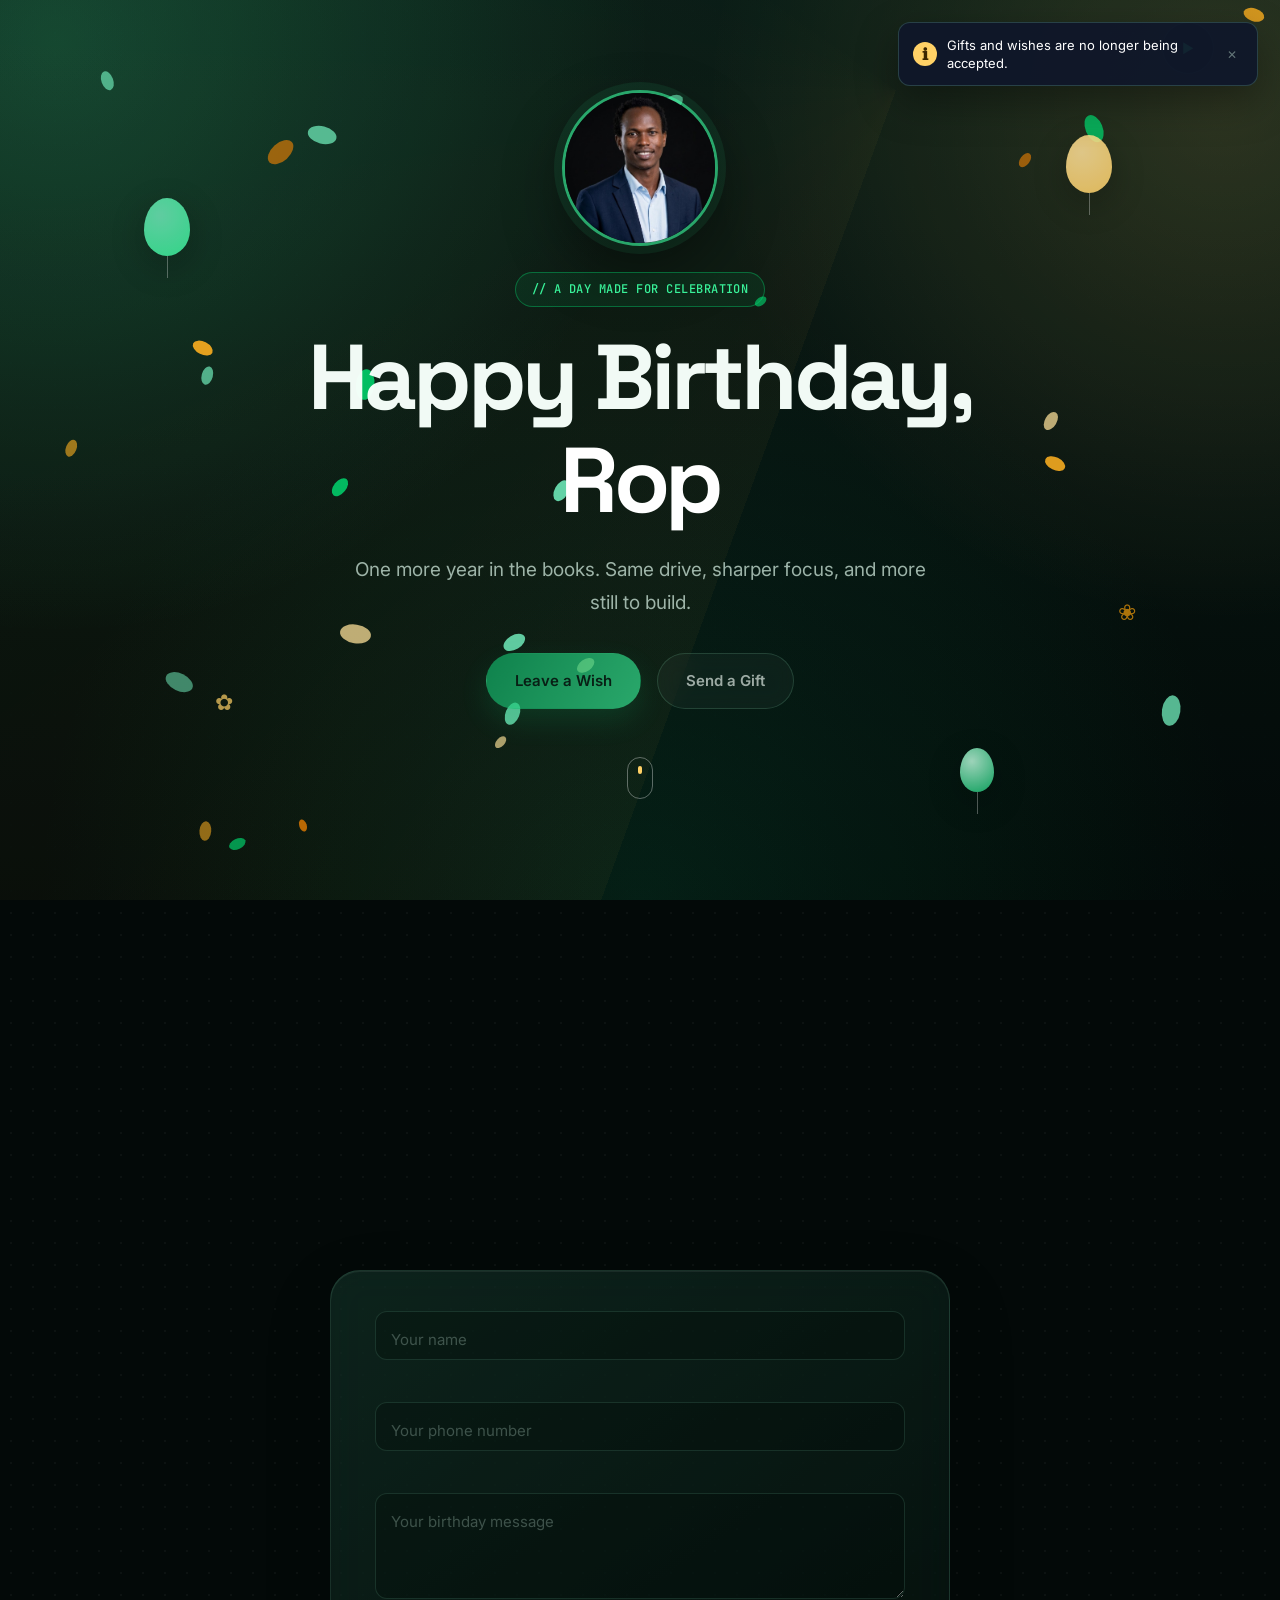
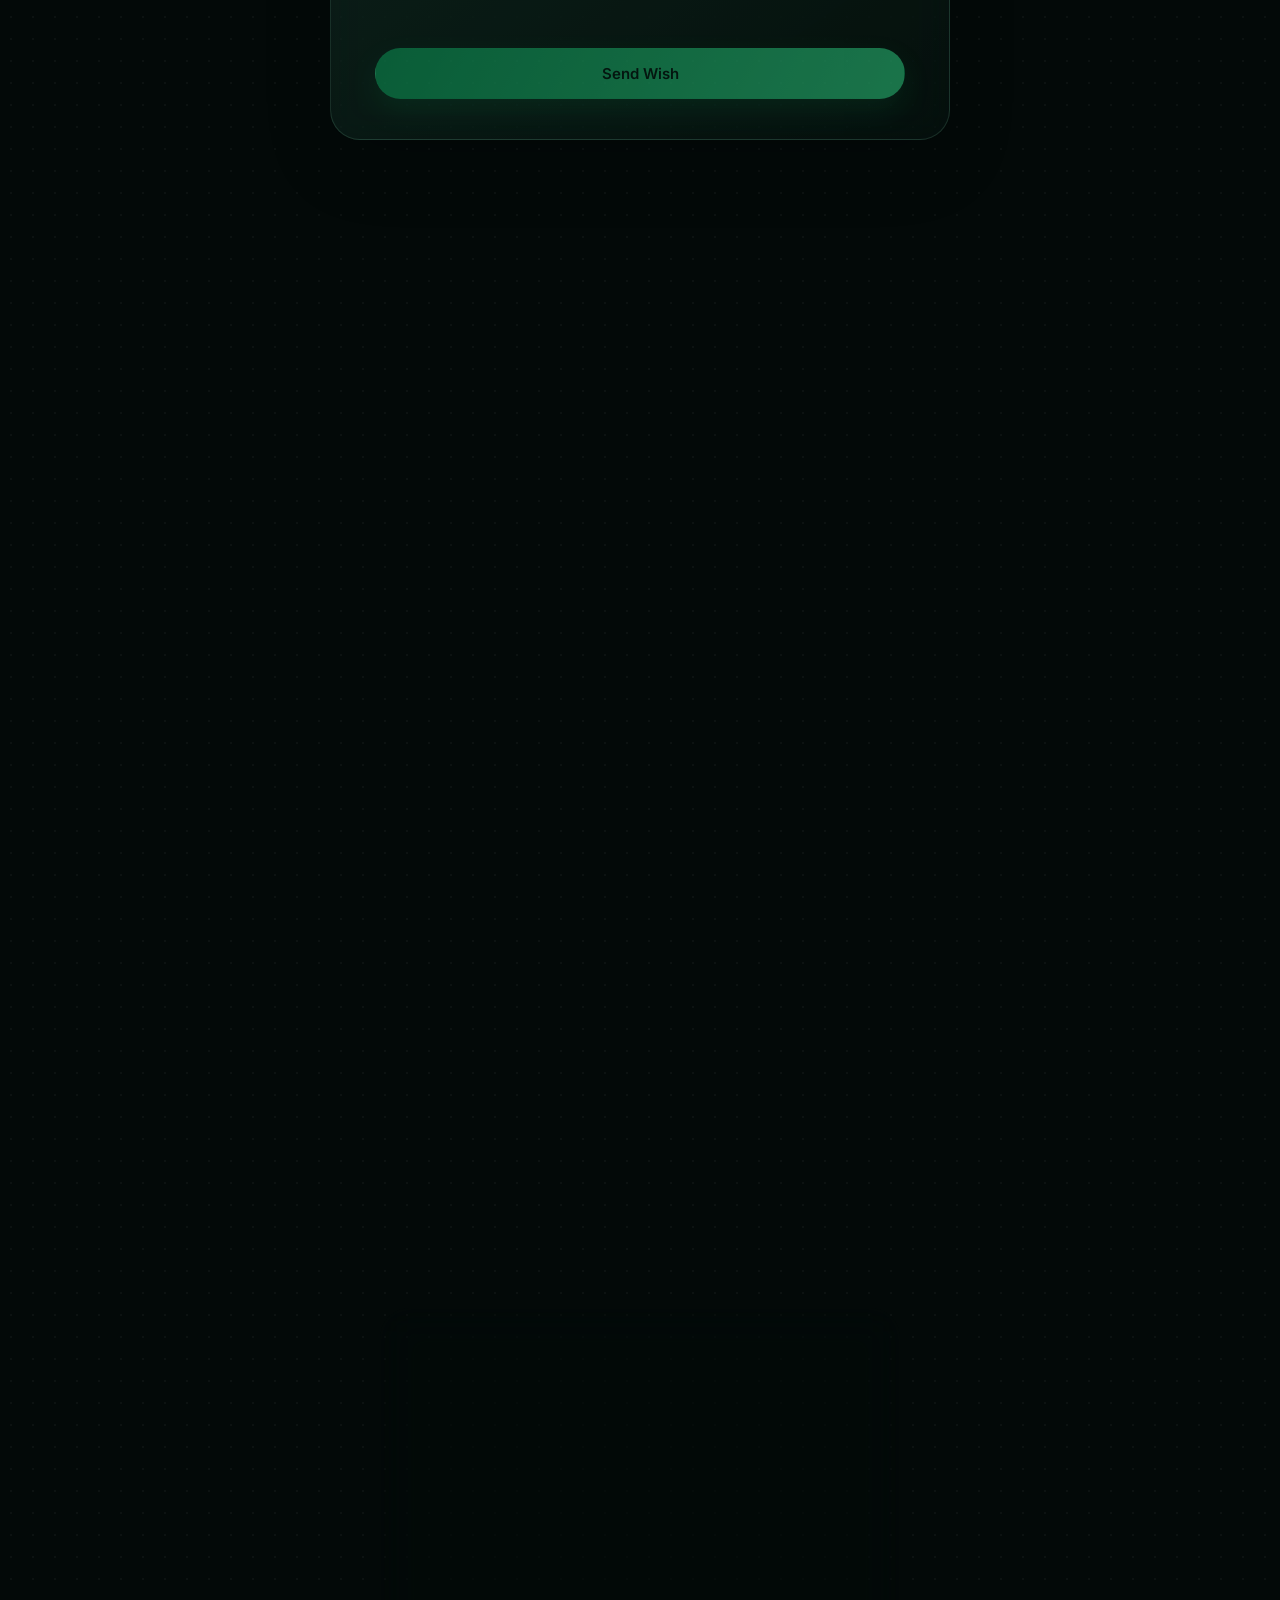
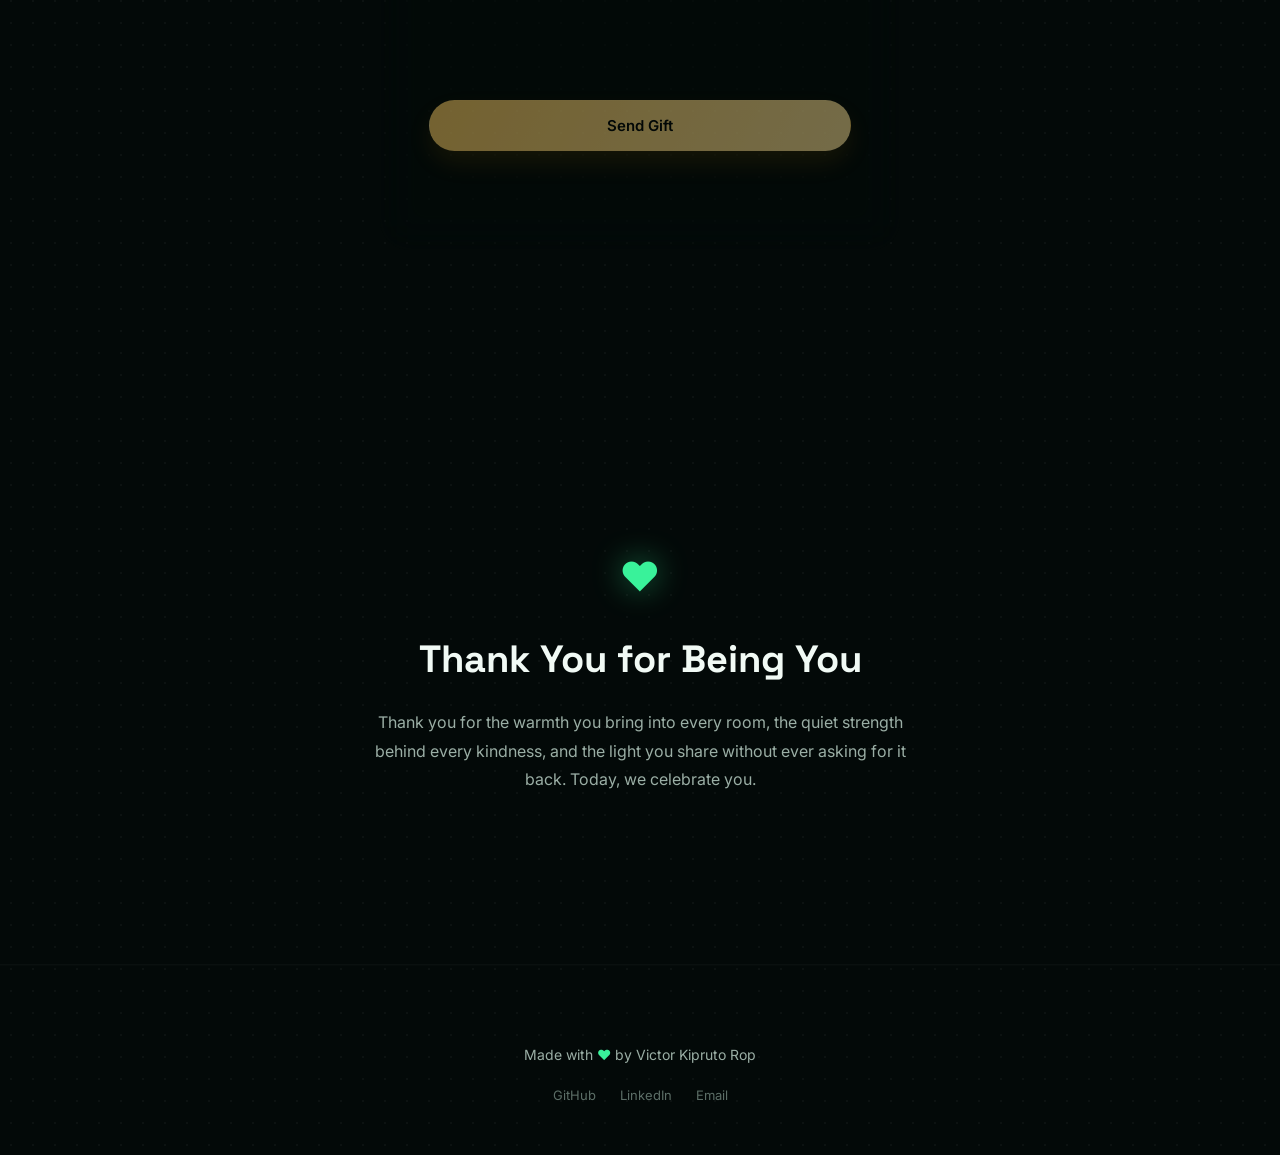
==== index.html @ 40a3f9cd "Use punctuation without dashes in user messages Replace em dash punctuation in page metadata, 404 co" ====
<!DOCTYPE html>
<html lang="en">
<head>
<meta charset="UTF-8" />
<meta name="viewport" content="width=device-width, initial-scale=1.0, viewport-fit=cover" />
<title>A Celebration, Just for You</title>
<meta name="description" content="A luxurious digital birthday celebration. Send a wish, send a gift, and celebrate together." />
<meta name="theme-color" content="#0A0A0E" />

<!-- Favicons -->
<link rel="icon" href="favicon.svg" type="image/svg+xml">
<link rel="icon" href="favicon.ico" sizes="any">
<link rel="apple-touch-icon" href="apple-touch-icon.png">
<link rel="manifest" href="site.webmanifest">

<!-- Open Graph / social preview -->
<meta property="og:type" content="website">
<meta property="og:title" content="Happy Birthday, Rop. A Celebration, Just for You">
<meta property="og:description" content="Leave a birthday wish, send a gift via M-Pesa, and celebrate together.">
<meta property="og:image" content="og-image.png">
<meta property="og:image:width" content="1200">
<meta property="og:image:height" content="630">
<meta name="twitter:card" content="summary_large_image">
<meta name="twitter:title" content="Happy Birthday, Rop. A Celebration, Just for You">
<meta name="twitter:description" content="Leave a birthday wish, send a gift via M-Pesa, and celebrate together.">
<meta name="twitter:image" content="og-image.png">

<link rel="preconnect" href="https://fonts.googleapis.com">
<link rel="preconnect" href="https://fonts.gstatic.com" crossorigin>
<link href="https://fonts.googleapis.com/css2?family=Space+Grotesk:wght@400;500;600;700&family=Inter:wght@300;400;500;600;700&family=JetBrains+Mono:wght@400;500;600&display=swap" rel="stylesheet">

<link rel="stylesheet" href="style.css" />
</head>
<body>

<!-- ================= LOADER ================= -->
<div id="loader" class="loader" role="status" aria-live="polite">
  <div class="loader-inner">
    <div class="loader-logo">
      <span class="loader-logo-ring"></span>
      <span class="loader-logo-glyph">✦</span>
    </div>
    <p class="loader-message">Preparing something beautiful<span class="loader-dots"><span>.</span><span>.</span><span>.</span></span></p>
    <div class="loader-bar"><div class="loader-bar-fill" id="loaderBarFill"></div></div>
  </div>
</div>

<!-- ================= BACKGROUND LAYERS ================= -->
<div class="bg-scene" aria-hidden="true">
  <div class="bg-gradient"></div>
  <div class="bg-rays"></div>
  <canvas id="petalsCanvas" class="petals-canvas"></canvas>
  <div id="sparkles" class="sparkles-layer"></div>
  <div id="hearts" class="hearts-layer"></div>
</div>

<!-- ================= MUSIC PLAYER ================= -->
<div class="music-player" id="musicPlayer" aria-label="Background music controls">
  <button class="music-toggle" id="musicToggle" aria-pressed="false" aria-label="Play birthday music">
    <span class="music-icon music-icon-play">▶</span>
    <span class="music-icon music-icon-pause">❚❚</span>
    <span class="music-ring"></span>
  </button>
  <div class="music-panel" id="musicPanel">
    <span class="music-label">Tap to play celebration music</span>
    <input type="range" id="volumeSlider" class="volume-slider" min="0" max="100" value="55" aria-label="Volume">
  </div>
  <audio id="bgMusic" loop preload="metadata">
    <source src="audio/happy-birthday.mp3" type="audio/mpeg">
  </audio>
</div>

<!-- ================= NAV / SCROLL PROGRESS ================= -->
<div class="scroll-progress" id="scrollProgress" aria-hidden="true"></div>

<main id="main">

  <!-- ================= HERO ================= -->
  <section class="hero" id="hero">
    <div class="hero-decor" aria-hidden="true">
      <span class="balloon balloon-1"></span>
      <span class="balloon balloon-2"></span>
      <span class="balloon balloon-3"></span>
      <span class="floating-flower flower-1">✿</span>
      <span class="floating-flower flower-2">❀</span>
      <span class="floating-flower flower-3">✾</span>
    </div>

    <div class="hero-content">
      <div class="hero-avatar-wrap reveal-up" data-delay="0">
        <img src="profilepic.jpg" alt="Rop" class="hero-avatar" width="140" height="140" loading="eager">
      </div>
      <p class="eyebrow eyebrow-mono reveal-up" data-delay="1">// A DAY MADE FOR CELEBRATION</p>
      <h1 class="hero-title">
        <span class="reveal-up" data-delay="2">Happy Birthday,</span>
        <span class="hero-name reveal-up" data-delay="3" id="celebrantName">Rop</span>
      </h1>
      <p class="hero-subtitle reveal-up" data-delay="4">
        One more year in the books. Same drive, sharper focus, and more still to build.
      </p>
      <div class="hero-actions reveal-up" data-delay="5">
        <a id="wishLink" href="#wish" class="btn btn-primary magnetic">
          <span>Leave a Wish</span>
        </a>
        <a id="giftLink" href="#gift" class="btn btn-ghost magnetic">
          <span>Send a Gift</span>
        </a>
      </div>

      <button class="scroll-indicator" id="scrollIndicator" aria-label="Scroll to explore">
        <span class="scroll-indicator-dot"></span>
      </button>
    </div>
  </section>

  <!-- ================= WISH ================= -->
  <section class="wish-section" id="wish">
    <div class="section-head">
      <p class="section-eyebrow reveal-up">// 03 &mdash; WORDS FROM THE HEART</p>
      <h2 class="section-title reveal-up">Leave a Birthday Wish</h2>
      <p class="section-desc reveal-up">Share a message for Rop. Your wish will be delivered securely.</p>
    </div>
    <form class="wish-card glass reveal-up" id="wishForm" novalidate>
      <div class="hp-field" aria-hidden="true">
        <label for="wishWebsite">Leave this field empty</label>
        <input type="text" id="wishWebsite" name="website" tabindex="-1" autocomplete="off">
      </div>
      <div class="field">
        <input type="text" id="wishName" class="field-input" placeholder=" " autocomplete="name" required>
        <label for="wishName" class="field-label">Your name</label>
        <span class="field-error" id="wishNameError"></span>
      </div>
      <div class="field">
        <input type="tel" id="wishPhone" class="field-input" placeholder=" " autocomplete="tel" required maxlength="15">
        <label for="wishPhone" class="field-label">Your phone number</label>
        <span class="field-error" id="wishPhoneError"></span>
      </div>
      <div class="field">
        <textarea id="wishMessage" class="field-input" placeholder=" " rows="4" maxlength="1000" required></textarea>
        <label for="wishMessage" class="field-label">Your birthday message</label>
        <span class="field-error" id="wishMessageError"></span>
      </div>
      <button type="submit" class="btn btn-primary btn-block magnetic" id="wishSubmitBtn">
        <span class="btn-text">Send Wish</span>
        <span class="btn-spinner" aria-hidden="true"></span>
      </button>
    </form>
  </section>

  <!-- ================= COUNTDOWN ================= -->
  <section class="countdown-section" id="countdown">
    <p class="section-eyebrow reveal-up">// 02 &mdash; THE MOMENT ARRIVES IN</p>
    <h2 class="section-title reveal-up">Counting Down to the Celebration</h2>

    <div class="countdown-grid reveal-up" id="countdownGrid" role="timer" aria-live="off">
      <div class="countdown-card glass">
        <span class="countdown-number" id="cd-days">00</span>
        <span class="countdown-label">Days</span>
      </div>
      <div class="countdown-card glass">
        <span class="countdown-number" id="cd-hours">00</span>
        <span class="countdown-label">Hours</span>
      </div>
      <div class="countdown-card glass">
        <span class="countdown-number" id="cd-minutes">00</span>
        <span class="countdown-label">Minutes</span>
      </div>
      <div class="countdown-card glass">
        <span class="countdown-number" id="cd-seconds">00</span>
        <span class="countdown-label">Seconds</span>
      </div>
    </div>
    <p class="countdown-caption reveal-up" id="countdownCaption">The celebration is already here. Welcome!</p>
  </section>

  <!-- ================= GIFT / PAYMENT ================= -->
  <section class="gift-section" id="gift">
    <div class="section-head">
      <p class="section-eyebrow reveal-up">// 04 &mdash; A SMALL GESTURE</p>
      <h2 class="section-title reveal-up">Send a Birthday Gift</h2>
      <p class="section-desc reveal-up">Sent securely via M-Pesa. Every contribution adds to a beautiful day.</p>
      <div class="payment-guide reveal-up" aria-label="How payment works">
        <span>1. Enter amount and phone</span>
        <span>2. Confirm the recipient</span>
        <span>3. Approve the M-Pesa prompt</span>
      </div>
    </div>

    <form class="gift-card glass reveal-up" id="giftForm" novalidate>
      <p class="submission-closed-message" id="submissionClosedMessage" hidden>Gifts and wishes are no longer being accepted. Thank you for celebrating!</p>
      <!-- Honeypot: hidden from real visitors, catches basic bots. Never remove. -->
      <div class="hp-field" aria-hidden="true">
        <label for="giftWebsite">Leave this field empty</label>
        <input type="text" id="giftWebsite" name="website" tabindex="-1" autocomplete="off">
      </div>

      <div class="amount-presets" id="amountPresets">
        <button type="button" class="amount-chip" data-amount="200">KES 200</button>
        <button type="button" class="amount-chip" data-amount="500">KES 500</button>
        <button type="button" class="amount-chip" data-amount="1000">KES 1,000</button>
      </div>

      <div class="field">
        <input type="number" id="giftAmount" name="amount" class="field-input" placeholder=" " min="10" step="1" required>
        <label for="giftAmount" class="field-label">Amount (KES)</label>
        <span class="field-error" id="giftAmountError"></span>
      </div>

      <div class="field">
        <input type="tel" id="giftPhone" name="phone" class="field-input" placeholder=" " autocomplete="tel" required maxlength="15">
        <label for="giftPhone" class="field-label">M-Pesa Phone Number</label>
        <span class="field-error" id="giftPhoneError"></span>
      </div>

      <button type="submit" class="btn btn-gold btn-block magnetic" id="giftSubmitBtn">
        <span class="btn-text">Send Gift</span>
        <span class="btn-spinner" aria-hidden="true"></span>
      </button>

      <div class="secure-badge">
        <span class="secure-lock">🔒</span>
        <span>Secured &amp; encrypted payment</span>
        <span class="mpesa-badge">M-PESA</span>
      </div>
    </form>

    <div class="payment-confirmation" id="paymentConfirmation" role="dialog" aria-modal="true" aria-labelledby="confirmationTitle" aria-describedby="confirmationMessage" hidden>
      <div class="payment-confirmation-card">
        <button class="payment-confirmation-close" id="confirmationClose" type="button" aria-label="Cancel payment">✕</button>
        <div class="confirmation-icon" aria-hidden="true">↗</div>
        <h3 id="confirmationTitle">Confirm your gift</h3>
        <p id="confirmationMessage">Are you sure you want to send this gift?</p>
        <div class="confirmation-summary">
          <span>Recipient</span>
          <strong>Victor Rop</strong>
          <span>Amount</span>
          <strong id="confirmationAmount">KES 0</strong>
        </div>
        <div class="confirmation-actions">
          <button class="btn btn-ghost" id="confirmationCancel" type="button">Cancel</button>
          <button class="btn btn-gold" id="confirmationProceed" type="button">Proceed</button>
        </div>
      </div>
    </div>

    <div class="payment-status" id="paymentStatus" role="status" aria-live="polite">
      <div class="payment-status-inner">
        <div class="payment-spinner" id="paymentSpinner"></div>
        <span class="payment-icon" id="paymentIcon"></span>
        <p class="payment-text" id="paymentText">Preparing payment...</p>
        <button class="btn btn-ghost payment-recheck" id="paymentRecheck" type="button">Check again</button>
        <button class="payment-close" id="paymentClose" aria-label="Close">✕</button>
      </div>
    </div>
  </section>

  <!-- ================= APPRECIATION ================= -->
  <section class="appreciation-section" id="appreciation">
    <span class="appreciation-heart" aria-hidden="true">♥</span>
    <h2 class="appreciation-title reveal-up">Thank You for Being You</h2>
    <p class="appreciation-text reveal-up">
      Thank you for the warmth you bring into every room, the quiet strength behind every kindness,
      and the light you share without ever asking for it back. Today, we celebrate you.
    </p>
  </section>

</main>

<!-- ================= FOOTER ================= -->
<footer class="site-footer">
  <div class="footer-wave" aria-hidden="true">
    <svg viewBox="0 0 1440 100" preserveAspectRatio="none"><path d="M0,40 C360,100 1080,0 1440,60 L1440,100 L0,100 Z"></path></svg>
  </div>
  <div class="footer-content">
    <p class="footer-made">Made with <span class="footer-heart">❤</span> by Victor Kipruto Rop</p>
    <div class="footer-links" id="footerLinks">
      <!-- populated by script.js from CONFIG.socialLinks -->
    </div>
  </div>
  <button class="back-to-top" id="backToTop" aria-label="Back to top">↑</button>
</footer>

<div id="confettiRoot" class="confetti-root" aria-hidden="true"></div>

<div class="site-toast" id="siteToast" role="status" aria-live="polite" aria-atomic="true" hidden>
  <span class="site-toast-icon" id="siteToastIcon" aria-hidden="true"></span>
  <span class="site-toast-message" id="siteToastMessage"></span>
  <button class="site-toast-close" id="siteToastClose" type="button" aria-label="Close notification">✕</button>
</div>

<script src="script.js"></script>
</body>
</html>
---- style.css ----
/* ==========================================================================
   TOKENS
   ========================================================================== */
:root{
  --onyx: #0A0A0E;
  --onyx-deep: #050507;
  --onyx-soft: #17171D;
  --green: #00E676;
  --green-deep: #00A855;
  --amber: #FFB020;
  --amber-deep: #FF8800;
  --white: #FFFFFF;

  --glass-bg: rgba(255,255,255,0.06);
  --glass-border: rgba(255,255,255,0.14);
  --glass-blur: 18px;

  --text-primary: rgba(255,255,255,0.96);
  --text-secondary: rgba(255,255,255,0.68);
  --text-muted: rgba(255,255,255,0.44);

  --font-display: 'Space Grotesk', 'Inter', sans-serif;
  --font-body: 'Inter', sans-serif;
  --font-mono: 'JetBrains Mono', ui-monospace, monospace;

  --ease-out: cubic-bezier(.16,1,.3,1);
  --ease-soft: cubic-bezier(.22,.61,.36,1);

  --radius-sm: 12px;
  --radius-md: 20px;
  --radius-lg: 28px;
  --radius-full: 999px;

  --section-pad: clamp(72px, 12vw, 160px);
  --shadow-glow: 0 8px 40px rgba(0,230,118,0.25);
}

/* ==========================================================================
   RESET
   ========================================================================== */
*, *::before, *::after{ box-sizing: border-box; }
html{ scroll-behavior: smooth; }
body{
  margin: 0;
  background: var(--onyx);
  color: var(--text-primary);
  font-family: var(--font-body);
  font-weight: 400;
  line-height: 1.6;
  -webkit-font-smoothing: antialiased;
  overflow-x: hidden;
}
h1,h2,h3{ font-family: var(--font-display); margin: 0; }
p{ margin: 0; }
a{ color: inherit; text-decoration: none; }
button{ font-family: inherit; cursor: pointer; }
img{ max-width: 100%; display: block; }
ul{ list-style: none; margin:0; padding:0; }

::selection{ background: var(--green); color: var(--white); }

:focus-visible{
  outline: 2px solid var(--amber);
  outline-offset: 3px;
  border-radius: 4px;
}

@media (prefers-reduced-motion: reduce){
  *, *::before, *::after{
    animation-duration: 0.001ms !important;
    animation-iteration-count: 1 !important;
    transition-duration: 0.001ms !important;
    scroll-behavior: auto !important;
  }
}

/* ==========================================================================
   GLASS UTILITY
   ========================================================================== */
.glass{
  background: var(--glass-bg);
  border: 1px solid var(--glass-border);
  backdrop-filter: blur(var(--glass-blur)) saturate(140%);
  -webkit-backdrop-filter: blur(var(--glass-blur)) saturate(140%);
  border-radius: var(--radius-lg);
  box-shadow: 0 20px 60px rgba(8,12,24,0.45), inset 0 1px 0 rgba(255,255,255,0.08);
}

/* ==========================================================================
   LOADER
   ========================================================================== */
.loader{
  position: fixed; inset: 0; z-index: 9999;
  display: flex; align-items: center; justify-content: center;
  background: radial-gradient(circle at 50% 40%, var(--onyx-soft) 0%, var(--onyx-deep) 75%);
  transition: opacity 0.7s var(--ease-out), visibility 0.7s;
}
.loader.is-hidden{ opacity: 0; visibility: hidden; pointer-events: none; }
.loader-inner{ text-align: center; }
.loader-logo{
  position: relative; width: 84px; height: 84px; margin: 0 auto 28px;
  display: flex; align-items: center; justify-content: center;
}
.loader-logo-ring{
  position: absolute; inset: 0;
  border-radius: 50%;
  border: 2px solid transparent;
  border-top-color: var(--amber);
  border-right-color: var(--amber-deep);
  animation: spin 1.4s linear infinite;
}
.loader-logo-ring::after{
  content:''; position: absolute; inset: 10px;
  border-radius: 50%;
  border: 1px solid rgba(255,255,255,0.15);
}
.loader-logo-glyph{
  font-size: 28px; color: var(--amber);
  animation: pulse-glow 1.8s ease-in-out infinite;
}
.loader-message{
  font-family: var(--font-display);
  letter-spacing: 0.04em;
  color: var(--text-secondary);
  font-size: 15px;
}
.loader-dots span{ animation: dot-fade 1.4s infinite; opacity: 0; }
.loader-dots span:nth-child(2){ animation-delay: .2s; }
.loader-dots span:nth-child(3){ animation-delay: .4s; }
.loader-bar{
  width: 180px; height: 3px; margin: 22px auto 0;
  background: rgba(255,255,255,0.1); border-radius: var(--radius-full); overflow: hidden;
}
.loader-bar-fill{
  height: 100%; width: 0%;
  background: linear-gradient(90deg, var(--amber), var(--amber-deep));
  border-radius: var(--radius-full);
  transition: width 0.3s var(--ease-out);
}

@keyframes spin{ to{ transform: rotate(360deg); } }
@keyframes pulse-glow{
  0%,100%{ transform: scale(1); filter: drop-shadow(0 0 4px rgba(255,176,32,0.6)); }
  50%{ transform: scale(1.15); filter: drop-shadow(0 0 14px rgba(255,176,32,0.9)); }
}
@keyframes dot-fade{ 0%,80%,100%{opacity:0;} 40%{opacity:1;} }

/* ==========================================================================
   BACKGROUND SCENE
   ========================================================================== */
.bg-scene{ position: fixed; inset: 0; z-index: 0; overflow: hidden; pointer-events: none; }
.bg-gradient{
  position: absolute; inset: -10%;
  background:
    radial-gradient(circle at 15% 20%, rgba(0,230,118,0.35), transparent 45%),
    radial-gradient(circle at 85% 15%, rgba(255,136,0,0.25), transparent 45%),
    radial-gradient(circle at 50% 90%, rgba(0,70,35,0.5), transparent 55%),
    linear-gradient(180deg, var(--onyx) 0%, var(--onyx-deep) 100%);
  background-size: 160% 160%;
  animation: gradient-drift 22s ease-in-out infinite alternate;
}
@keyframes gradient-drift{
  0%{ background-position: 0% 0%; }
  100%{ background-position: 60% 40%; }
}
.bg-rays{
  position: absolute; inset: 0;
  background: conic-gradient(from 200deg at 70% 10%, rgba(255,176,32,0.08), transparent 30%);
  mix-blend-mode: screen;
  animation: rays-sway 16s ease-in-out infinite alternate;
}
@keyframes rays-sway{
  0%{ transform: rotate(0deg); opacity: .6; }
  100%{ transform: rotate(8deg); opacity: 1; }
}
.petals-canvas{ position: absolute; inset: 0; width: 100%; height: 100%; }
.sparkles-layer, .hearts-layer{ position: absolute; inset: 0; }
.sparkle{
  position: absolute; width: 3px; height: 3px; border-radius: 50%;
  background: var(--white); opacity: 0;
  box-shadow: 0 0 6px 1px rgba(255,255,255,0.8);
  animation: sparkle-twinkle 2.6s ease-in-out infinite;
}
@keyframes sparkle-twinkle{
  0%,100%{ opacity: 0; transform: scale(0.4); }
  50%{ opacity: 1; transform: scale(1.2); }
}
.float-heart{
  position: absolute; bottom: -5%; font-size: 18px; color: rgba(255,136,0,0.75);
  animation: heart-rise linear forwards;
  filter: drop-shadow(0 0 6px rgba(255,136,0,0.5));
}
@keyframes heart-rise{
  0%{ transform: translateY(0) scale(0.8) rotate(-8deg); opacity: 0; }
  10%{ opacity: 1; }
  90%{ opacity: .8; }
  100%{ transform: translateY(-110vh) scale(1.1) rotate(10deg); opacity: 0; }
}

/* ==========================================================================
   REVEAL ANIMATION UTILITY
   ========================================================================== */
.reveal-up{
  opacity: 0;
  transform: translateY(28px);
  transition: opacity 0.9s var(--ease-out), transform 0.9s var(--ease-out);
  transition-delay: calc(var(--delay, 0) * 90ms);
}
.reveal-up.is-visible{ opacity: 1; transform: translateY(0); }

/* ==========================================================================
   MUSIC PLAYER
   ========================================================================== */
.music-player{
  position: fixed; top: 22px; right: 22px; z-index: 500;
  display: flex; align-items: center; gap: 10px;
}
.music-toggle{
  position: relative;
  width: 52px; height: 52px; border-radius: 50%;
  border: 1px solid var(--glass-border);
  background: var(--glass-bg);
  backdrop-filter: blur(14px);
  display: flex; align-items: center; justify-content: center;
  color: var(--amber);
  transition: transform 0.3s var(--ease-out), box-shadow 0.3s var(--ease-out);
}
.music-toggle:hover{ transform: scale(1.08); box-shadow: var(--shadow-glow); }
.music-icon{ font-size: 13px; position: absolute; transition: opacity .3s; }
.music-icon-pause{ opacity: 0; }
.music-toggle.is-playing .music-icon-play{ opacity: 0; }
.music-toggle.is-playing .music-icon-pause{ opacity: 1; }
.music-ring{
  position: absolute; inset: -4px; border-radius: 50%;
  border: 1px solid rgba(255,176,32,0.5);
  opacity: 0; transform: scale(0.9);
}
.music-toggle.is-playing .music-ring{ animation: ring-pulse 1.8s ease-out infinite; }
@keyframes ring-pulse{
  0%{ opacity: .8; transform: scale(0.9); }
  100%{ opacity: 0; transform: scale(1.5); }
}
.music-panel{
  display: flex; align-items: center; gap: 10px;
  padding: 10px 16px;
  border-radius: var(--radius-full);
  background: var(--glass-bg);
  border: 1px solid var(--glass-border);
  backdrop-filter: blur(14px);
  max-width: 0; overflow: hidden; opacity: 0;
  transition: max-width 0.4s var(--ease-out), opacity 0.3s, padding 0.4s;
  white-space: nowrap;
}
.music-player:hover .music-panel, .music-player.is-active .music-panel{
  max-width: 220px; opacity: 1;
}
.music-label{ font-size: 12px; color: var(--text-secondary); }
.volume-slider{
  -webkit-appearance: none; appearance: none;
  width: 80px; height: 3px; border-radius: var(--radius-full);
  background: rgba(255,255,255,0.2); outline: none;
}
.volume-slider::-webkit-slider-thumb{
  -webkit-appearance: none; width: 12px; height: 12px; border-radius: 50%;
  background: var(--amber); cursor: pointer; box-shadow: 0 0 6px rgba(255,176,32,0.7);
}
.volume-slider::-moz-range-thumb{
  width: 12px; height: 12px; border-radius: 50%; border: none;
  background: var(--amber); cursor: pointer;
}

/* ==========================================================================
   SCROLL PROGRESS
   ========================================================================== */
.scroll-progress{
  position: fixed; top: 0; left: 0; height: 3px; width: 0%;
  background: linear-gradient(90deg, var(--amber-deep), var(--amber));
  z-index: 600;
  transition: width 0.1s linear;
}

/* ==========================================================================
   SHARED SECTION LAYOUT
   ========================================================================== */
main{ position: relative; z-index: 1; }
section{ position: relative; padding: var(--section-pad) 24px; max-width: 1180px; margin: 0 auto; }
.section-head{ text-align: center; max-width: 640px; margin: 0 auto 48px; }
.section-eyebrow{
  font-family: var(--font-mono); font-size: 12px; letter-spacing: 0.06em; color: var(--green);
  font-weight: 500; margin-bottom: 14px; text-transform: none;
}
.section-title{
  font-size: clamp(28px, 4vw, 42px); font-weight: 600; letter-spacing: -0.01em;
  background: linear-gradient(120deg, var(--white), var(--text-secondary));
  -webkit-background-clip: text; background-clip: text; color: transparent;
}
.section-desc{ margin-top: 14px; color: var(--text-secondary); font-size: 16px; }

/* ==========================================================================
   BUTTONS
   ========================================================================== */
.btn{
  position: relative;
  display: inline-flex; align-items: center; justify-content: center;
  gap: 8px;
  padding: 16px 34px;
  border-radius: var(--radius-full);
  font-weight: 600; font-size: 15px;
  border: 1px solid transparent;
  transition: transform 0.35s var(--ease-out), box-shadow 0.35s var(--ease-out), background 0.35s;
  overflow: hidden;
}
.btn span{ position: relative; z-index: 1; }
.btn-primary{
  background: linear-gradient(120deg, var(--green), var(--amber-deep));
  color: var(--white);
  box-shadow: 0 10px 30px rgba(0,230,118,0.4);
}
.btn-primary:hover{ transform: translateY(-3px); box-shadow: 0 16px 40px rgba(255,136,0,0.5); }
.btn-ghost{
  background: var(--glass-bg);
  border-color: var(--glass-border);
  color: var(--text-primary);
  backdrop-filter: blur(10px);
}
.btn-ghost:hover{ transform: translateY(-3px); background: rgba(255,255,255,0.12); }
.btn-gold{
  background: linear-gradient(120deg, var(--amber), #F59E0B);
  color: var(--onyx-deep);
  box-shadow: 0 10px 30px rgba(255,176,32,0.35);
}
.btn-gold:hover{ transform: translateY(-3px); box-shadow: 0 16px 40px rgba(255,176,32,0.5); }
.btn-block{ width: 100%; }
.btn[disabled]{ opacity: 0.7; pointer-events: none; }

.btn-spinner{
  display: none; width: 16px; height: 16px; border-radius: 50%;
  border: 2px solid rgba(255,255,255,0.4); border-top-color: var(--white);
  animation: spin 0.7s linear infinite;
}
.btn.is-loading .btn-text{ opacity: 0.6; }
.btn.is-loading .btn-spinner{ display: inline-block; }

/* magnetic hover handled via JS transform, base transition below */
.magnetic{ will-change: transform; }

/* ==========================================================================
   HERO
   ========================================================================== */
.hero{
  min-height: 100vh;
  display: flex; align-items: flex-start; justify-content: center;
  text-align: center; position: relative;
  padding: 56px 20px 64px;
}
.hero-decor{ position: absolute; inset: 0; overflow: hidden; }
.balloon{
  position: absolute; width: 46px; height: 58px; border-radius: 50% 50% 50% 50% / 55% 55% 45% 45%;
  opacity: 0.85; animation: balloon-float 9s ease-in-out infinite;
  filter: drop-shadow(0 10px 18px rgba(0,0,0,0.3));
}
.balloon::after{
  content:''; position: absolute; bottom: -22px; left: 50%; width: 1px; height: 22px;
  background: rgba(255,255,255,0.35);
}
.balloon-1{ left: 8%; top: 22%; background: radial-gradient(circle at 35% 30%, #6EE7B7, var(--green)); animation-delay: 0s; }
.balloon-2{ right: 10%; top: 15%; background: radial-gradient(circle at 35% 30%, #FFE29A, var(--amber)); animation-delay: 1.4s; }
.balloon-3{ right: 20%; bottom: 12%; width: 34px; height: 44px; background: radial-gradient(circle at 35% 30%, #B9F5D8, var(--green-deep)); animation-delay: 2.6s; }
@keyframes balloon-float{
  0%,100%{ transform: translateY(0) rotate(-3deg); }
  50%{ transform: translateY(-26px) rotate(3deg); }
}
.floating-flower{
  position: absolute; font-size: 22px; color: var(--amber-deep); opacity: 0.7;
  animation: flower-drift 12s ease-in-out infinite;
}
.flower-1{ left: 14%; bottom: 20%; animation-delay: 0.5s; color: var(--amber); }
.flower-2{ right: 8%; bottom: 30%; animation-delay: 2s; }
.flower-3{ left: 45%; top: 12%; animation-delay: 3.5s; color: var(--green); }
@keyframes flower-drift{
  0%,100%{ transform: translateY(0) rotate(0deg); }
  50%{ transform: translateY(-18px) rotate(14deg); }
}

.hero-content{ position: relative; z-index: 2; max-width: 760px; padding: 0 20px; }

.hero-avatar-wrap{
  display: flex; justify-content: center; margin-bottom: 26px;
}
.hero-avatar{
  width: 140px; height: 140px; border-radius: 50%;
  object-fit: cover;
  object-position: center 5%;
  border: 3px solid var(--glass-border);
  box-shadow: 0 0 0 6px rgba(0,230,118,0.12), 0 20px 50px rgba(0,0,0,0.5);
  animation: avatar-glow 4s ease-in-out infinite;
}
@keyframes avatar-glow{
  0%,100%{ box-shadow: 0 0 0 6px rgba(0,230,118,0.12), 0 20px 50px rgba(0,0,0,0.5); }
  50%{ box-shadow: 0 0 0 10px rgba(0,230,118,0.22), 0 20px 60px rgba(0,0,0,0.55); }
}

.eyebrow{
  font-size: 13px; letter-spacing: 0.28em; color: var(--amber); font-weight: 600; margin-bottom: 22px;
}
.eyebrow-mono{
  display: inline-block;
  font-family: var(--font-mono); letter-spacing: 0.04em; color: var(--green);
  font-size: 12px; font-weight: 500; text-transform: none;
  padding: 7px 16px;
  border: 1px solid rgba(0,230,118,0.35);
  border-radius: var(--radius-full);
  background: rgba(0,230,118,0.08);
}
.hero-title{
  font-size: clamp(40px, 8vw, 84px); line-height: 1.05; font-weight: 700; letter-spacing: -0.02em;
  display: flex; flex-direction: column; gap: 6px;
}
.hero-title > span:first-child{ color: var(--text-primary); }
.hero-name{
  background: linear-gradient(120deg, var(--amber), var(--amber-deep) 55%, var(--green));
  -webkit-background-clip: text; background-clip: text; color: transparent;
  background-size: 200% 200%;
  animation: name-shimmer 6s ease-in-out infinite;
}
@keyframes name-shimmer{
  0%,100%{ background-position: 0% 50%; }
  50%{ background-position: 100% 50%; }
}
.hero-subtitle{
  margin: 26px auto 0; max-width: 520px; font-size: 17px; color: var(--text-secondary);
}
.hero-actions{ margin-top: 40px; display: flex; gap: 16px; justify-content: center; flex-wrap: wrap; }

.scroll-indicator{
  margin: 48px auto 0;
  width: 26px; height: 42px; border-radius: var(--radius-full);
  border: 1.5px solid rgba(255,255,255,0.35);
  background: transparent; display: flex; justify-content: center; padding-top: 8px;
}
.scroll-indicator-dot{
  width: 4px; height: 8px; border-radius: var(--radius-full); background: var(--amber);
  animation: scroll-bounce 1.6s ease-in-out infinite;
}
@keyframes scroll-bounce{
  0%,100%{ transform: translateY(0); opacity: 1; }
  50%{ transform: translateY(10px); opacity: 0.4; }
}

/* ==========================================================================
   COUNTDOWN
   ========================================================================== */
.countdown-section{ text-align: center; }
.countdown-grid{
  display: grid; grid-template-columns: repeat(4, minmax(0,1fr)); gap: 18px;
  max-width: 640px; margin: 44px auto 0;
}
.countdown-card{
  padding: 26px 8px; display: flex; flex-direction: column; align-items: center; gap: 6px;
  transition: transform 0.4s var(--ease-out);
}
.countdown-card:hover{ transform: translateY(-6px); }
.countdown-number{
  font-family: var(--font-display); font-size: clamp(30px, 6vw, 46px); font-weight: 700;
  color: var(--white); font-variant-numeric: tabular-nums;
  transition: transform 0.35s var(--ease-out);
}
.countdown-number.is-flipping{ animation: number-flip 0.4s var(--ease-out); }
@keyframes number-flip{
  0%{ transform: rotateX(0deg); opacity: 1; }
  50%{ transform: rotateX(90deg); opacity: 0.3; }
  100%{ transform: rotateX(0deg); opacity: 1; }
}
.countdown-label{ font-size: 12px; letter-spacing: 0.14em; color: var(--text-muted); text-transform: uppercase; }
.countdown-caption{ margin-top: 22px; color: var(--text-secondary); font-size: 14px; }
.is-disabled{ opacity: 0.65; }
a.is-disabled{ cursor: not-allowed; }
.submission-closed-message{ color: var(--text-secondary); text-align: center; margin: 0 0 20px; }
.confirmation-open{ overflow: hidden; }
.payment-confirmation{
  position: fixed; inset: 0; z-index: 850; display: flex; align-items: center; justify-content: center;
  padding: 20px; background: rgba(2, 9, 7, 0.72); backdrop-filter: blur(8px);
}
.payment-confirmation[hidden]{ display: none; }
.payment-confirmation-card{
  position: relative; width: min(390px, 100%); padding: 30px 26px 24px; text-align: center;
  background: linear-gradient(145deg, rgba(30,76,60,0.96), rgba(7,21,16,0.98));
  border: 1px solid rgba(155,255,210,0.3); border-radius: 24px;
  box-shadow: 0 28px 90px rgba(0,0,0,0.5); animation: success-pop .25s var(--ease-out);
}
.payment-confirmation-close{
  position: absolute; top: 12px; right: 12px; width: 30px; height: 30px; border-radius: 50%;
  border: 1px solid var(--glass-border); background: transparent; color: var(--text-muted);
}
.confirmation-icon{
  width: 44px; height: 44px; margin: 0 auto 14px; display: grid; place-items: center;
  border-radius: 50%; color: #062016; background: var(--green); font-size: 22px; font-weight: 700;
}
.payment-confirmation-card h3{ font-size: 22px; margin-bottom: 8px; }
.payment-confirmation-card p{ color: var(--text-secondary); font-size: 14px; }
.confirmation-summary{
  display: grid; grid-template-columns: 1fr 1fr; gap: 8px 16px; margin: 22px 0;
  padding: 15px; text-align: left; border-radius: 14px; background: rgba(2,12,9,0.28);
}
.confirmation-summary span{ color: var(--text-muted); font-size: 12px; }
.confirmation-summary strong{ color: var(--text-primary); font-size: 14px; text-align: right; }
.confirmation-actions{ display: grid; grid-template-columns: 1fr 1fr; gap: 10px; }
.confirmation-actions .btn{ min-height: 48px; padding: 12px 16px; }

/* ==========================================================================
   FORMS (shared field styling)
   ========================================================================== */
.gift-card{
  max-width: 520px; margin: 0 auto; padding: 40px clamp(20px,4vw,44px);
  display: flex; flex-direction: column; gap: 26px;
}
.wish-card{
  max-width: 620px; margin: 0 auto; padding: 40px clamp(20px,4vw,44px);
  display: flex; flex-direction: column; gap: 20px;
}
.payment-guide{
  display: flex; flex-wrap: wrap; justify-content: center; gap: 8px 18px;
  margin: 18px auto 0; color: var(--text-muted); font-size: 12px;
}
.payment-guide span::before{ content: '•'; color: var(--green); margin-right: 6px; }
/* Honeypot: off-screen, not display:none, so basic bots that skip hidden fields still fill it in */
.hp-field{
  position: absolute; left: -9999px; top: -9999px;
  width: 1px; height: 1px; overflow: hidden;
}

.field{ position: relative; }
.field-input{
  width: 100%; padding: 18px 16px 10px; font-size: 15px; color: var(--text-primary);
  background: rgba(255,255,255,0.04); border: 1px solid var(--glass-border);
  border-radius: var(--radius-sm); outline: none; font-family: var(--font-body);
  transition: border-color 0.3s, box-shadow 0.3s;
}
textarea.field-input{ resize: vertical; min-height: 100px; }
.field-input:focus{ border-color: var(--green); box-shadow: 0 0 0 3px rgba(0,230,118,0.25); }
.field-input:focus + .field-label,
.field-input:not(:placeholder-shown) + .field-label{
  top: 8px; font-size: 11px; color: var(--amber); letter-spacing: 0.06em;
}
.field-label{
  position: absolute; left: 16px; top: 17px; font-size: 15px; color: var(--text-muted);
  pointer-events: none; transition: all 0.25s var(--ease-out);
}
.field.has-error .field-input{ border-color: var(--amber-deep); }
.field-error{
  display: block; min-height: 16px; font-size: 12px; color: var(--amber-deep); margin-top: 6px; opacity: 0;
  transition: opacity 0.25s;
}
.field.has-error .field-error{ opacity: 1; }

@keyframes success-pop{
  0%{ transform: scale(0.9); opacity: 0; }
  100%{ transform: scale(1); opacity: 1; }
}

/* ==========================================================================
   GIFT SECTION
   ========================================================================== */
.amount-presets{ display: flex; flex-wrap: wrap; gap: 10px; }
.amount-chip{
  flex: 1; min-width: 100px; padding: 12px 14px; text-align: center;
  border-radius: var(--radius-full); border: 1px solid var(--glass-border);
  background: rgba(255,255,255,0.04); color: var(--text-secondary); font-size: 13px; font-weight: 600;
  transition: all 0.25s var(--ease-out);
}
.amount-chip:hover{ border-color: var(--amber); color: var(--white); }
.amount-chip.is-selected{
  background: linear-gradient(120deg, var(--amber), #F59E0B); color: var(--onyx-deep); border-color: transparent;
}
.secure-badge{
  display: flex; align-items: center; justify-content: center; gap: 8px;
  font-size: 12px; color: var(--text-muted);
}
.mpesa-badge{
  padding: 3px 8px; border-radius: 6px; background: #4CAF3B; color: #06280A;
  font-weight: 700; font-size: 11px; letter-spacing: 0.02em;
}

.payment-status{
  position: fixed; inset: 0; z-index: 800;
  display: none; align-items: center; justify-content: center;
  background: rgba(8,12,24,0.7); backdrop-filter: blur(6px);
}
.payment-status.is-visible{ display: flex; animation: fade-in 0.3s var(--ease-out); }
@keyframes fade-in{ from{opacity:0;} to{opacity:1;} }
.payment-status-inner{
  position: relative;
  width: min(360px, 88vw); padding: 40px 30px; text-align: center;
  background: var(--glass-bg); border: 1px solid var(--glass-border);
  border-radius: var(--radius-lg); backdrop-filter: blur(20px);
  box-shadow: 0 30px 80px rgba(0,0,0,0.5);
  animation: success-pop 0.4s var(--ease-out);
}
.payment-spinner{
  width: 48px; height: 48px; margin: 0 auto 18px;
  border-radius: 50%; border: 3px solid rgba(255,255,255,0.15); border-top-color: var(--amber);
  animation: spin 0.8s linear infinite;
}
.payment-icon{ font-size: 44px; display: none; margin-bottom: 12px; }
.payment-text{ font-size: 15px; color: var(--text-secondary); }
.payment-status.state-success .payment-spinner{ display: none; }
.payment-status.state-success .payment-icon{ display: block; }
.payment-status.state-failed .payment-spinner{ display: none; }
.payment-status.state-failed .payment-icon{ display: block; }
.payment-status.state-pending .payment-spinner{ display: none; }
.payment-status.state-pending .payment-icon{ display: block; }
.payment-recheck{
  display: none;
  margin-top: 18px;
  padding: 10px 22px;
  font-size: 13px;
}
.payment-status.can-recheck .payment-recheck{ display: inline-flex; }
.payment-close{
  position: absolute; top: 14px; right: 14px; width: 28px; height: 28px; border-radius: 50%;
  border: 1px solid var(--glass-border); background: transparent; color: var(--text-muted);
  display: none; align-items: center; justify-content: center; font-size: 12px;
}
.payment-status.can-close .payment-close{ display: flex; }

.site-toast{
  position: fixed; top: 22px; right: 22px; z-index: 1000;
  display: flex; align-items: center; gap: 10px; width: min(360px, calc(100vw - 32px));
  padding: 13px 14px; border: 1px solid var(--glass-border); border-radius: 12px;
  color: var(--white); background: rgba(15, 23, 42, 0.94); box-shadow: 0 16px 40px rgba(0,0,0,0.35);
  transform: translateY(-14px); opacity: 0; pointer-events: none;
  transition: opacity 0.22s ease, transform 0.22s ease;
}
.site-toast.is-visible{ transform: translateY(0); opacity: 1; pointer-events: auto; }
.site-toast-icon{ flex: 0 0 24px; width: 24px; height: 24px; display: grid; place-items: center; border-radius: 50%; font-weight: 800; }
.toast-success{ border-color: rgba(0,230,118,0.6); }
.toast-success .site-toast-icon{ color: #06280A; background: var(--green); }
.toast-failed{ border-color: rgba(255,92,92,0.65); }
.toast-failed .site-toast-icon{ color: #3b0909; background: #ff5c5c; }
.toast-info .site-toast-icon{ color: #3b2600; background: var(--amber); }
.site-toast-message{ flex: 1; font-size: 13px; line-height: 1.4; }
.site-toast-close{ border: 0; background: transparent; color: var(--text-muted); cursor: pointer; font-size: 12px; }

/* ==========================================================================
   APPRECIATION
   ========================================================================== */
.appreciation-section{ text-align: center; max-width: 700px; }
.appreciation-heart{
  display: inline-block; font-size: 40px; color: var(--amber-deep);
  animation: heartbeat 1.8s ease-in-out infinite;
  filter: drop-shadow(0 0 16px rgba(255,136,0,0.6));
  margin-bottom: 20px;
}
@keyframes heartbeat{
  0%,100%{ transform: scale(1); }
  15%{ transform: scale(1.2); }
  30%{ transform: scale(1); }
  45%{ transform: scale(1.12); }
  60%{ transform: scale(1); }
}
.appreciation-title{ font-size: clamp(26px,4vw,38px); margin-bottom: 18px; }
.appreciation-text{ color: var(--text-secondary); font-size: 16px; line-height: 1.8; }

/* ==========================================================================
   FOOTER
   ========================================================================== */
.site-footer{ position: relative; padding-top: 60px; text-align: center; overflow: hidden; }
.footer-wave{ position: absolute; top: 0; left: 0; width: 100%; line-height: 0; transform: translateY(-98%); }
.footer-wave svg{ width: 100%; height: 90px; }
.footer-wave path{ fill: rgba(255,255,255,0.03); }
.footer-content{ position: relative; z-index: 1; padding: 20px 24px 50px; }
.footer-made{ font-size: 14px; color: var(--text-secondary); }
.footer-heart{ color: var(--amber-deep); animation: heartbeat 1.8s ease-in-out infinite; display: inline-block; }
.footer-links{ display: flex; gap: 24px; justify-content: center; margin-top: 18px; }
.footer-link{
  font-size: 13px; color: var(--text-muted); position: relative; transition: color 0.3s;
}
.footer-link:hover{ color: var(--amber); }
.footer-link::after{
  content:''; position: absolute; left: 0; bottom: -4px; width: 0; height: 1px; background: var(--amber);
  transition: width 0.3s var(--ease-out);
}
.footer-link:hover::after{ width: 100%; }

.back-to-top{
  position: fixed; bottom: 26px; left: 26px; z-index: 400;
  width: 46px; height: 46px; border-radius: 50%;
  border: 1px solid var(--glass-border); background: var(--glass-bg); backdrop-filter: blur(12px);
  color: var(--amber); font-size: 16px;
  opacity: 0; visibility: hidden; transform: translateY(10px);
  transition: all 0.35s var(--ease-out);
}
.back-to-top.is-visible{ opacity: 1; visibility: visible; transform: translateY(0); }
.back-to-top:hover{ box-shadow: var(--shadow-glow); transform: translateY(-4px); }

/* ==========================================================================
   CONFETTI
   ========================================================================== */
.confetti-root{ position: fixed; inset: 0; z-index: 950; pointer-events: none; overflow: hidden; }
.confetti-piece{
  position: absolute; top: -10px; border-radius: 2px; opacity: 0.95;
  animation: confetti-fall linear forwards;
}
@keyframes confetti-fall{
  to{ transform: translateY(110vh) rotate(600deg); opacity: 0.2; }
}

/* ==========================================================================
   RESPONSIVE
   ========================================================================== */
@media (max-width: 720px){
  :root{ --section-pad: 64px; }
  .countdown-grid{ gap: 10px; }
  .music-panel{ display: none; }
  .balloon-3{ display: none; }
}
@media (max-width: 480px){
  .hero-actions{ flex-direction: column; width: 100%; }
  .btn{ width: 100%; }
  .amount-chip{ min-width: 80px; }
}

/* ==========================================================================
   MODERN EMERALD REFINEMENT
   ========================================================================== */
:root{
  --onyx: #071512;
  --onyx-deep: #030908;
  --onyx-soft: #10251f;
  --green: #39f29a;
  --green-deep: #11b96c;
  --amber: #ffd166;
  --amber-deep: #f59e0b;
  --glass-bg: rgba(18, 47, 38, 0.52);
  --glass-border: rgba(155, 255, 210, 0.18);
  --text-primary: rgba(246, 255, 250, 0.98);
  --text-secondary: rgba(214, 239, 226, 0.72);
  --text-muted: rgba(190, 222, 207, 0.48);
  --radius-md: 22px;
  --radius-lg: 30px;
  --shadow-glow: 0 12px 44px rgba(57, 242, 154, 0.2);
}

body{
  background: var(--onyx-deep);
  background-image: radial-gradient(rgba(255,255,255,0.035) 1px, transparent 1px);
  background-size: 22px 22px;
}
.bg-gradient{
  background:
    radial-gradient(circle at 12% 12%, rgba(57,242,154,0.22), transparent 36%),
    radial-gradient(circle at 88% 18%, rgba(255,209,102,0.16), transparent 32%),
    radial-gradient(circle at 50% 92%, rgba(12,116,73,0.22), transparent 48%),
    linear-gradient(180deg, #0b211a 0%, var(--onyx-deep) 100%);
  opacity: 0.92;
}
.bg-rays{ opacity: 0.45; }
.glass{
  background: linear-gradient(145deg, rgba(30, 76, 60, 0.62), rgba(9, 25, 20, 0.68));
  border-color: rgba(155, 255, 210, 0.2);
  box-shadow: 0 24px 70px rgba(0,0,0,0.28), inset 0 1px 0 rgba(255,255,255,0.1);
}

section{ padding-left: clamp(20px, 5vw, 64px); padding-right: clamp(20px, 5vw, 64px); }
.hero{ padding-top: clamp(72px, 10vh, 120px); }
.hero-content{ max-width: 820px; }
.hero-avatar{
  width: 156px; height: 156px;
  border-color: rgba(57,242,154,0.65);
  box-shadow: 0 0 0 8px rgba(57,242,154,0.08), 0 24px 60px rgba(0,0,0,0.42);
}
.hero-title{ font-size: clamp(44px, 8.5vw, 92px); letter-spacing: -0.045em; }
.hero-name{
  color: var(--white);
  -webkit-text-fill-color: var(--white);
  background: none;
  animation: none;
}
.hero-subtitle{ max-width: 580px; font-size: clamp(16px, 2vw, 19px); line-height: 1.7; }
.hero-actions{ margin-top: 34px; }
.btn{ padding: 15px 28px; box-shadow: none; }
.btn-primary{
  background: linear-gradient(120deg, var(--green-deep), var(--green));
  color: #062016; box-shadow: 0 12px 28px rgba(17,185,108,0.25);
}
.btn-primary:hover{ box-shadow: 0 18px 38px rgba(57,242,154,0.3); }
.btn-ghost{ background: rgba(255,255,255,0.055); border-color: rgba(155,255,210,0.24); }
.btn-ghost:hover{ background: rgba(57,242,154,0.1); border-color: rgba(57,242,154,0.5); }
.btn-gold{ background: linear-gradient(120deg, var(--amber), #ffe59a); box-shadow: 0 12px 28px rgba(245,158,11,0.2); }

.section-eyebrow{ color: var(--green); letter-spacing: 0.12em; }
.section-title{ letter-spacing: -0.035em; }
.countdown-grid{ max-width: 700px; gap: 14px; margin-top: 36px; }
.countdown-card{ padding: 30px 10px; }
.countdown-number{ color: var(--green); text-shadow: 0 0 22px rgba(57,242,154,0.2); }
.countdown-label{ letter-spacing: 0.18em; }

.gift-section{ padding-top: clamp(80px, 11vw, 140px); }
.gift-card{ padding: clamp(26px, 5vw, 48px); gap: 22px; }
.amount-chip{ background: rgba(255,255,255,0.035); border-color: rgba(155,255,210,0.2); }
.amount-chip:hover{ border-color: var(--green); color: var(--green); }
.amount-chip.is-selected{ background: linear-gradient(120deg, var(--green-deep), var(--green)); color: #062016; }
.field-input{ background: rgba(2, 12, 9, 0.28); border-color: rgba(155,255,210,0.2); }
.field-input:focus{ border-color: var(--green); box-shadow: 0 0 0 4px rgba(57,242,154,0.12); }
.secure-badge{ padding-top: 4px; }

.appreciation-section{ padding-top: clamp(90px, 14vw, 170px); padding-bottom: clamp(90px, 14vw, 170px); }
.appreciation-heart{ color: var(--green); filter: drop-shadow(0 0 16px rgba(57,242,154,0.45)); }
.footer-heart{ color: var(--green); }
.footer-link:hover{ color: var(--green); }
.footer-link::after{ background: var(--green); }
.music-toggle, .music-panel, .back-to-top{ background: rgba(10, 34, 26, 0.72); border-color: rgba(155,255,210,0.2); }
.music-toggle{ color: var(--green); }
.music-toggle:hover, .back-to-top:hover{ box-shadow: var(--shadow-glow); }
.music-ring{ border-color: rgba(57,242,154,0.55); }
.volume-slider::-webkit-slider-thumb, .volume-slider::-moz-range-thumb{ background: var(--green); }
.scroll-progress{ background: linear-gradient(90deg, var(--green-deep), var(--green), var(--amber)); }

@media (max-width: 720px){
  section{ padding-top: 76px; padding-bottom: 76px; }
  .hero{ min-height: auto; padding-top: 76px; padding-bottom: 72px; }
  .hero-avatar{ width: 124px; height: 124px; }
  .hero-title{ font-size: clamp(42px, 14vw, 68px); }
  .hero-subtitle{ font-size: 15px; }
  .countdown-grid{ gap: 8px; }
  .countdown-card{ padding: 22px 5px; }
  .countdown-label{ font-size: 10px; letter-spacing: 0.12em; }
  .gift-card{ border-radius: 24px; }
}

@media (max-width: 480px){
  .music-player{ top: 14px; right: 14px; }
  .music-toggle{ width: 46px; height: 46px; }
  .hero-actions{ gap: 12px; }
  .btn{ min-height: 52px; }
  .section-desc{ font-size: 15px; }
}
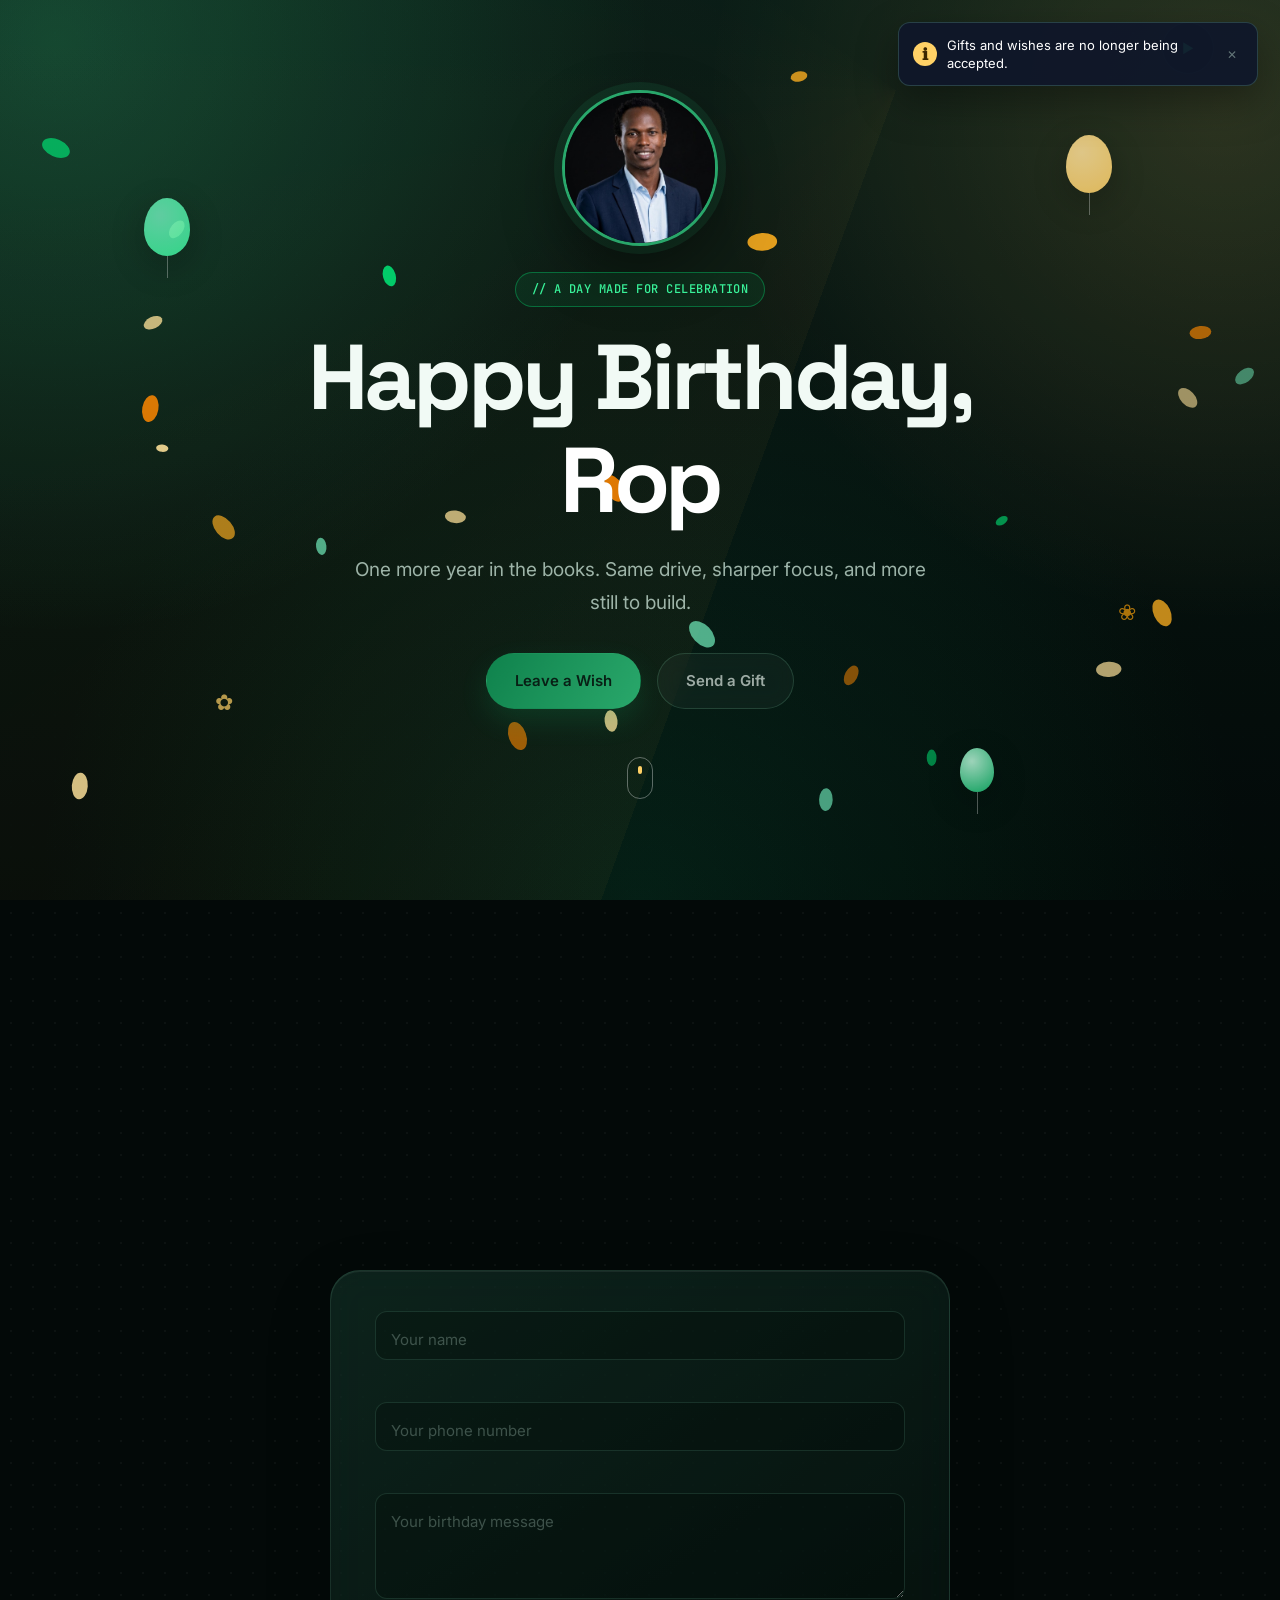
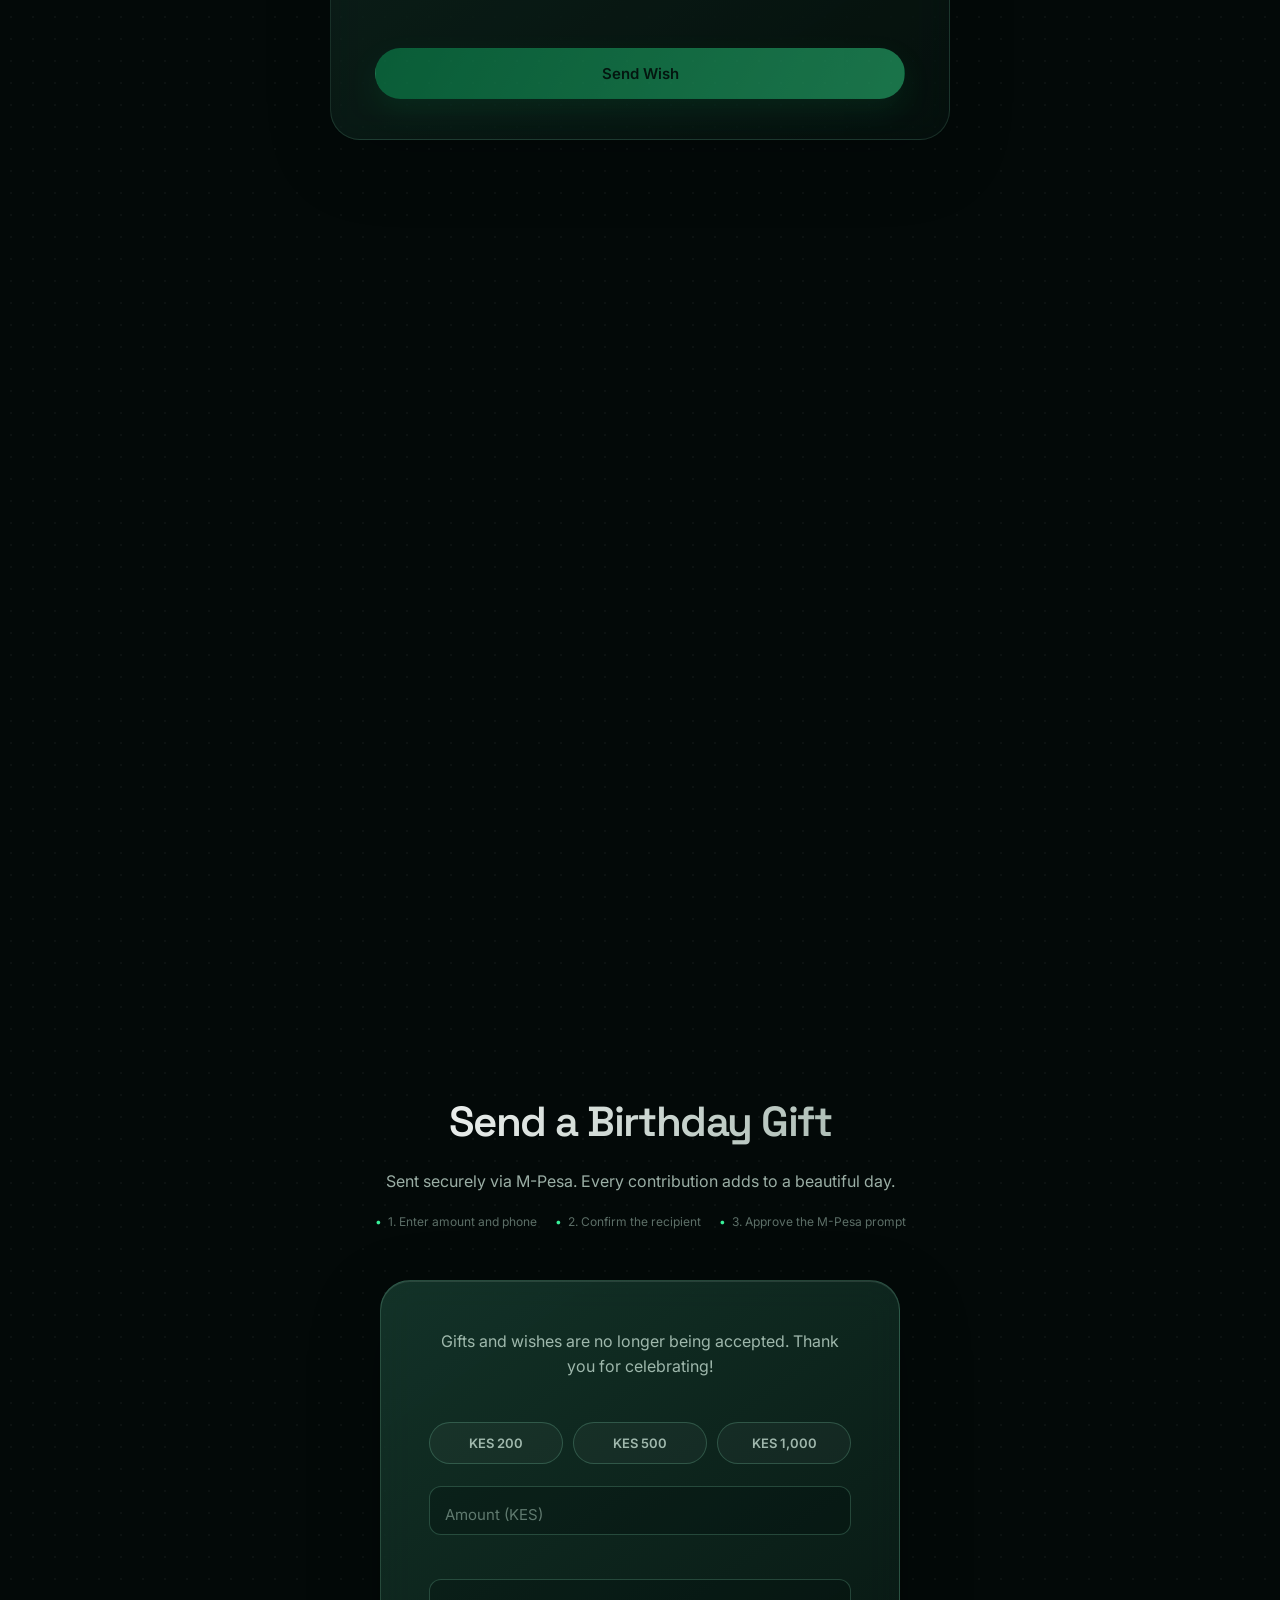
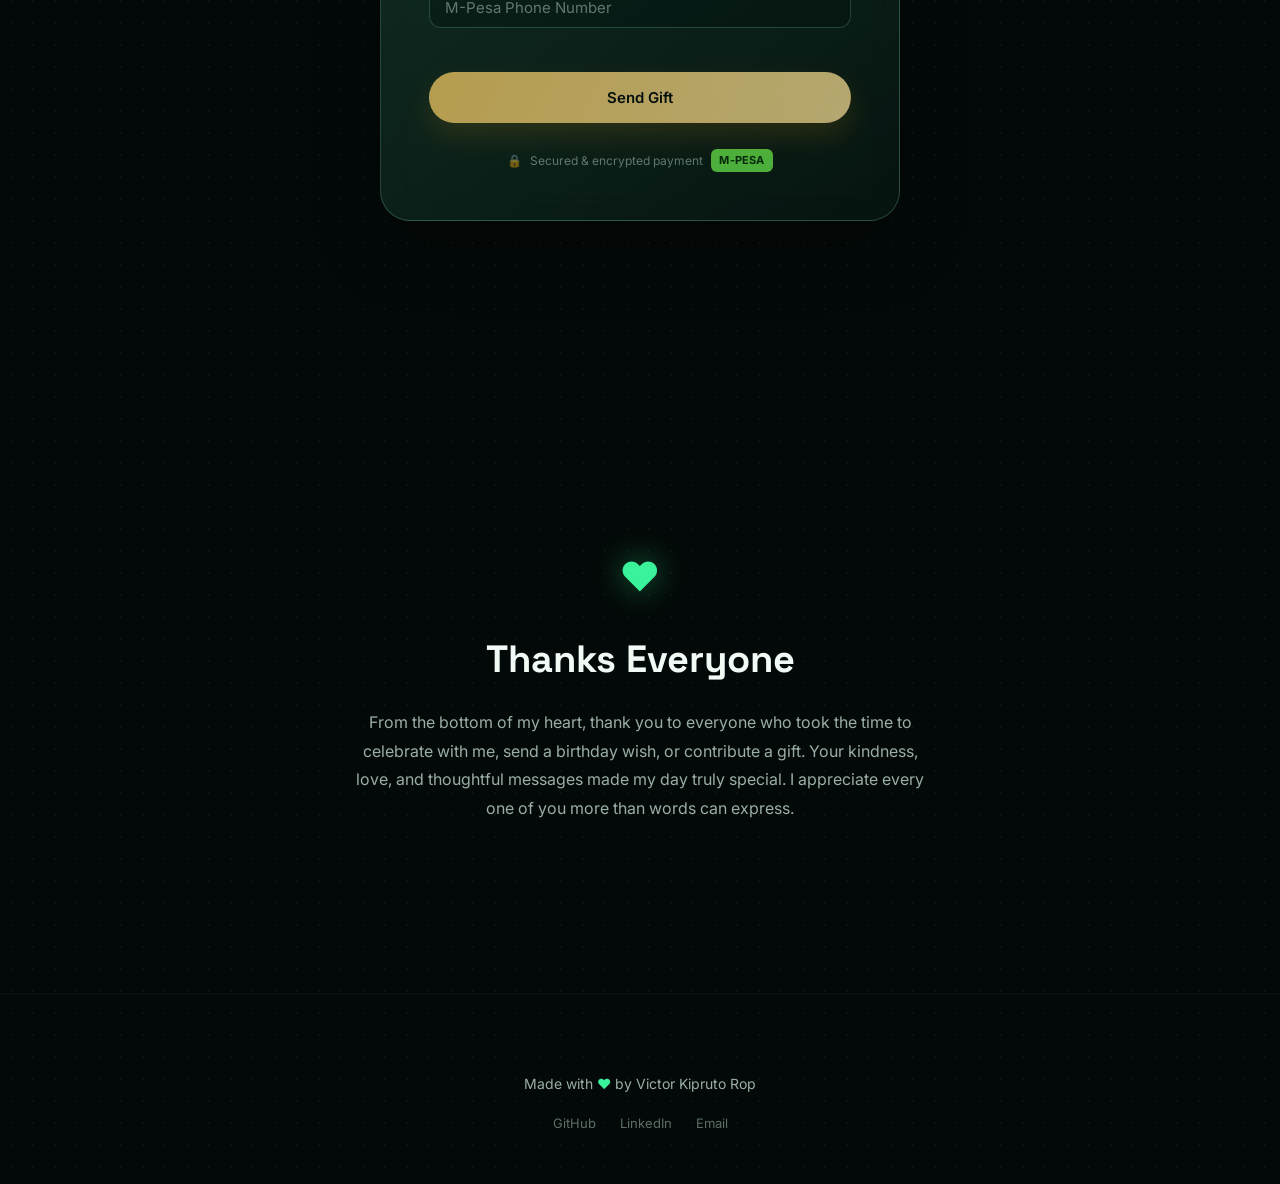
==== commit 6653e5ab: "Personalize appreciation message Replace the appreciation heading with Thanks Everyone and add a per" ====
--- a/index.html
+++ b/index.html
@@ -257,10 +257,11 @@
   <!-- ================= APPRECIATION ================= -->
   <section class="appreciation-section" id="appreciation">
     <span class="appreciation-heart" aria-hidden="true">♥</span>
-    <h2 class="appreciation-title reveal-up">Thank You for Being You</h2>
+    <h2 class="appreciation-title reveal-up">Thanks Everyone</h2>
     <p class="appreciation-text reveal-up">
-      Thank you for the warmth you bring into every room, the quiet strength behind every kindness,
-      and the light you share without ever asking for it back. Today, we celebrate you.
+      From the bottom of my heart, thank you to everyone who took the time to celebrate with me,
+      send a birthday wish, or contribute a gift. Your kindness, love, and thoughtful messages
+      made my day truly special. I appreciate every one of you more than words can express.
     </p>
   </section>
 
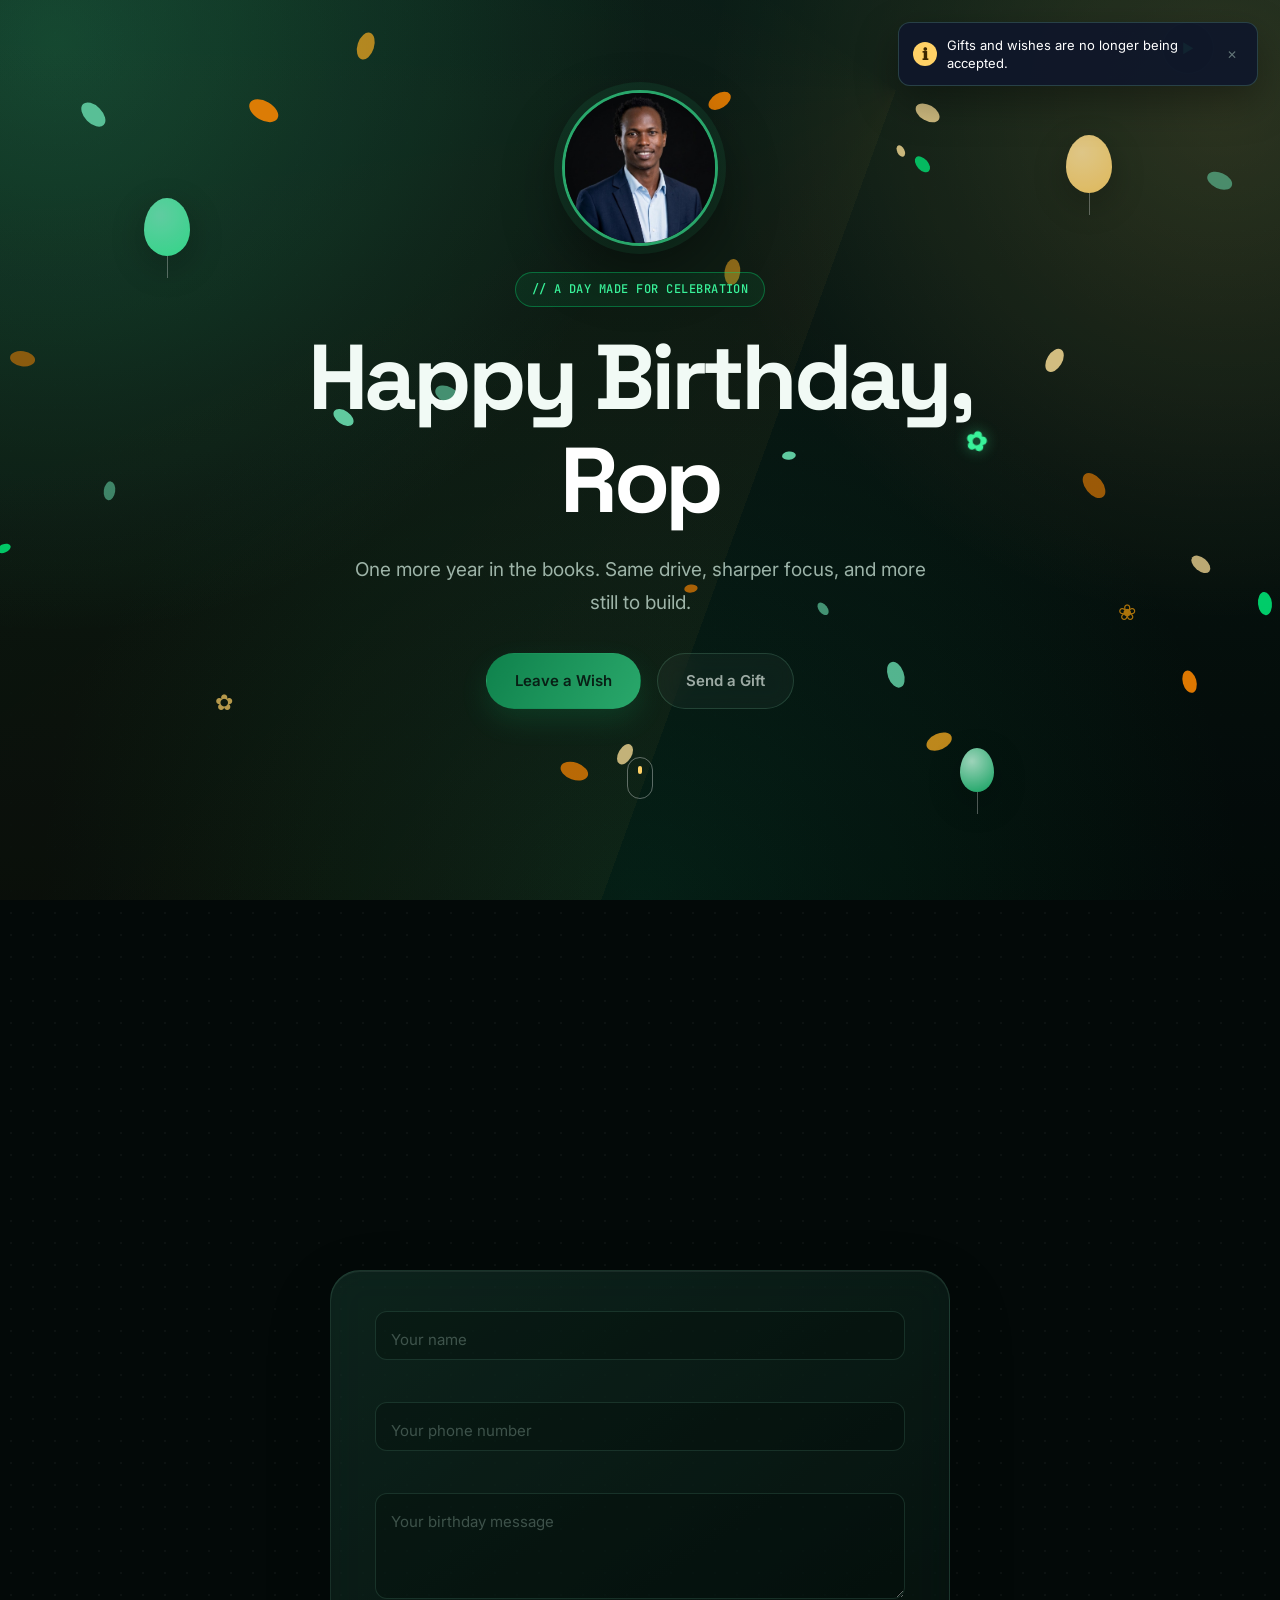
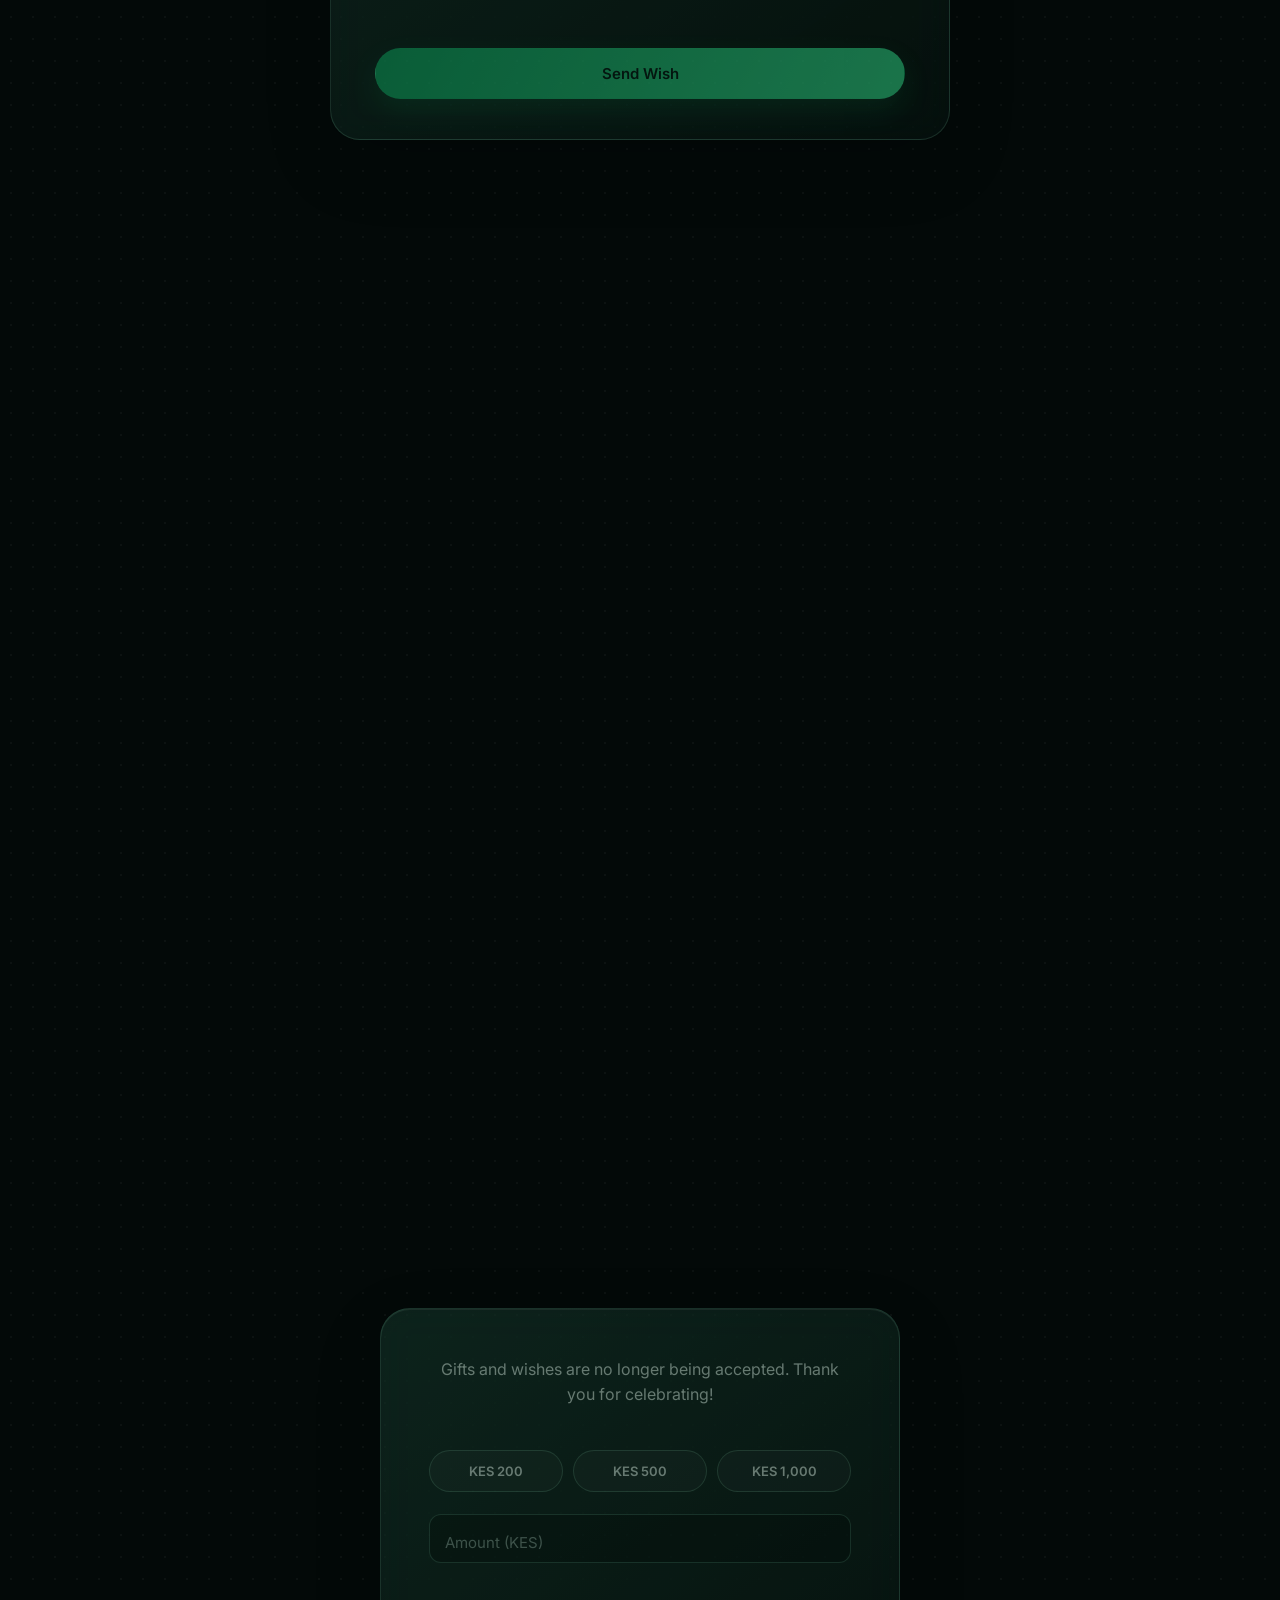
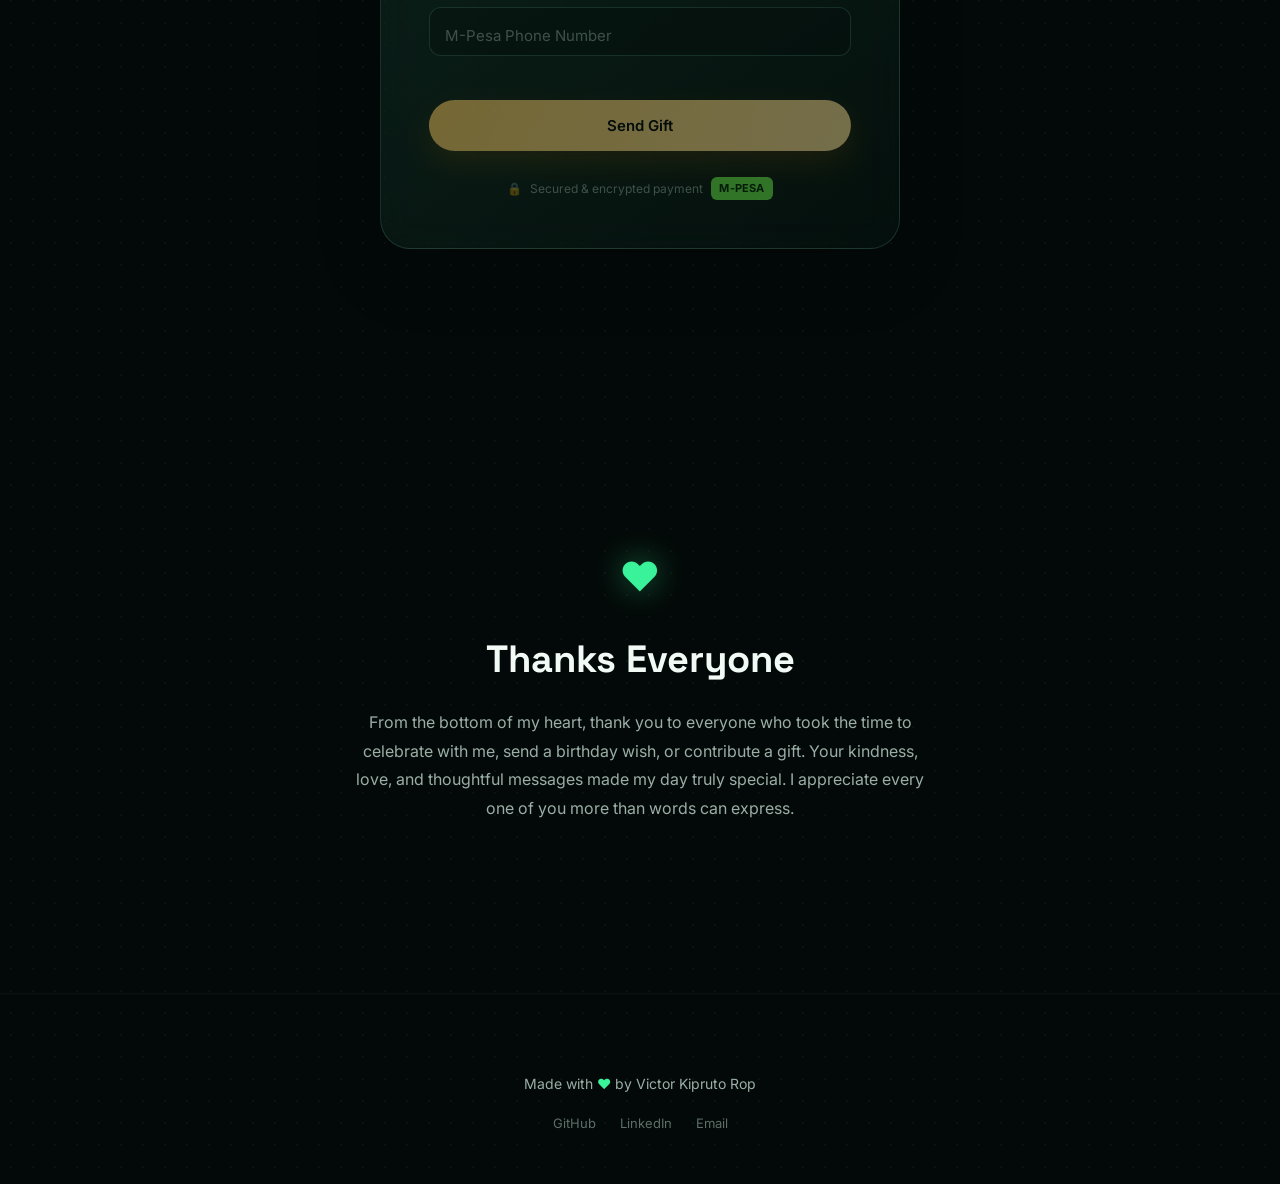
==== commit ddbf23bb: "Add flower beside celebrant name Add a small green flower decoration at the upper corner of Rop whil" ====
--- a/index.html
+++ b/index.html
@@ -93,7 +93,10 @@
       <p class="eyebrow eyebrow-mono reveal-up" data-delay="1">// A DAY MADE FOR CELEBRATION</p>
       <h1 class="hero-title">
         <span class="reveal-up" data-delay="2">Happy Birthday,</span>
-        <span class="hero-name reveal-up" data-delay="3" id="celebrantName">Rop</span>
+        <span class="hero-name reveal-up" data-delay="3">
+          <span id="celebrantName">Rop</span>
+          <span class="name-flower" aria-hidden="true">✿</span>
+        </span>
       </h1>
       <p class="hero-subtitle reveal-up" data-delay="4">
         One more year in the books. Same drive, sharper focus, and more still to build.
--- a/style.css
+++ b/style.css
@@ -771,10 +771,19 @@
 }
 .hero-title{ font-size: clamp(44px, 8.5vw, 92px); letter-spacing: -0.045em; }
 .hero-name{
+  position: relative;
+  display: inline-block;
   color: var(--white);
   -webkit-text-fill-color: var(--white);
   background: none;
   animation: none;
+}
+.name-flower{
+  position: absolute; top: -0.12em; right: -0.42em;
+  color: var(--green); -webkit-text-fill-color: var(--green);
+  font-size: 0.28em; line-height: 1;
+  filter: drop-shadow(0 0 7px rgba(57,242,154,0.45));
+  transform: rotate(12deg);
 }
 .hero-subtitle{ max-width: 580px; font-size: clamp(16px, 2vw, 19px); line-height: 1.7; }
 .hero-actions{ margin-top: 34px; }
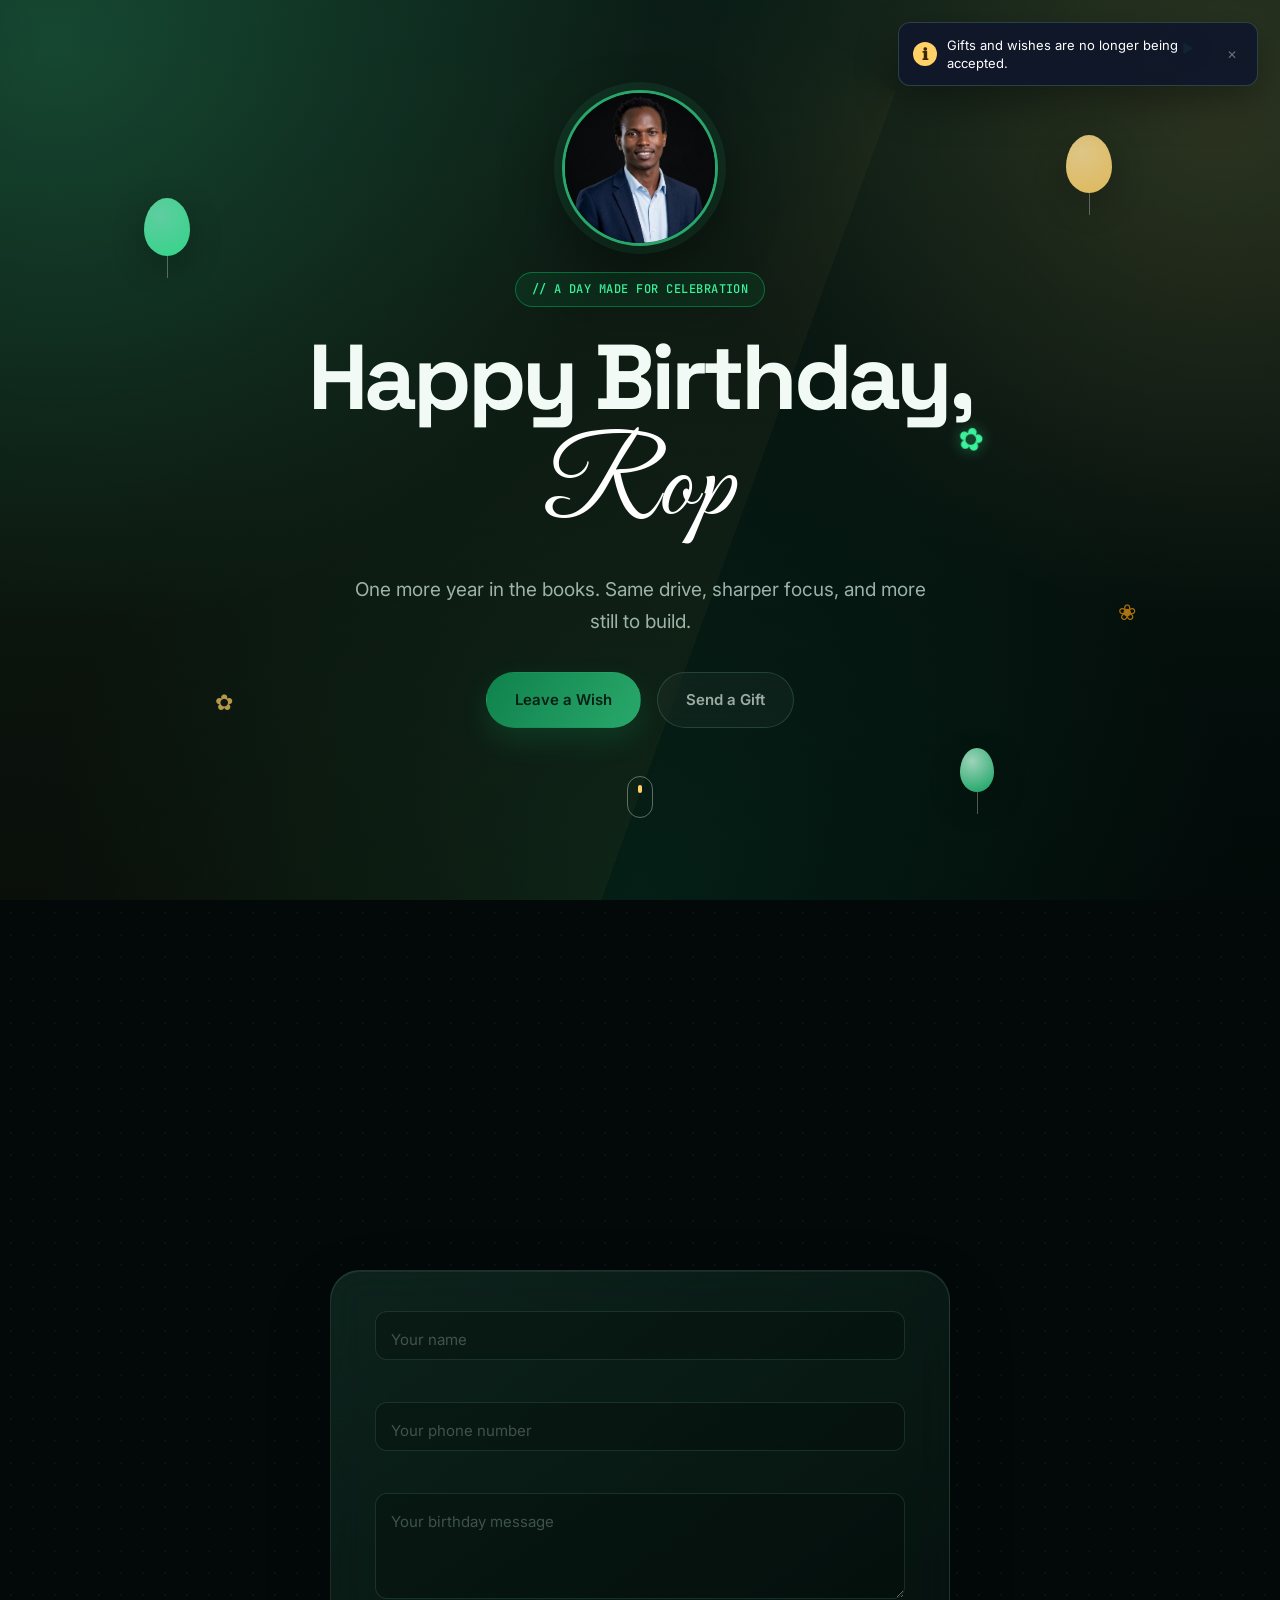
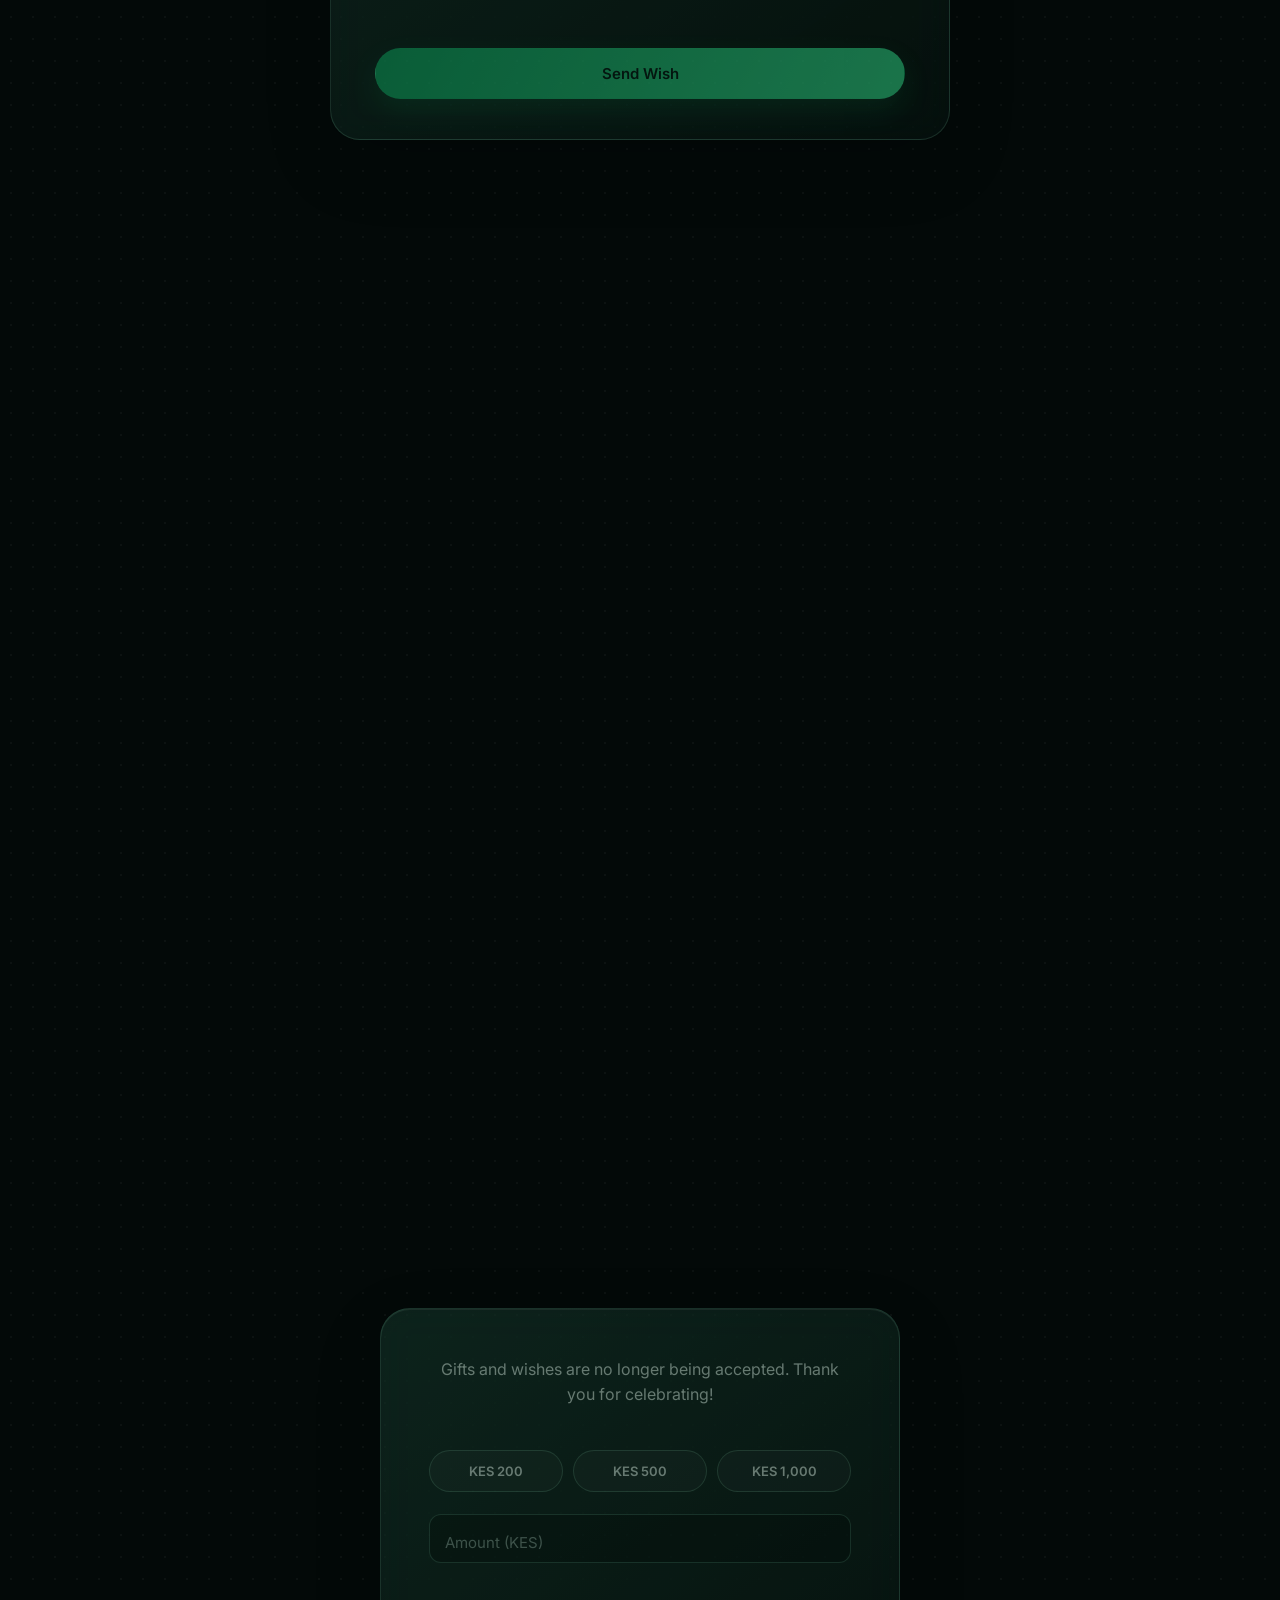
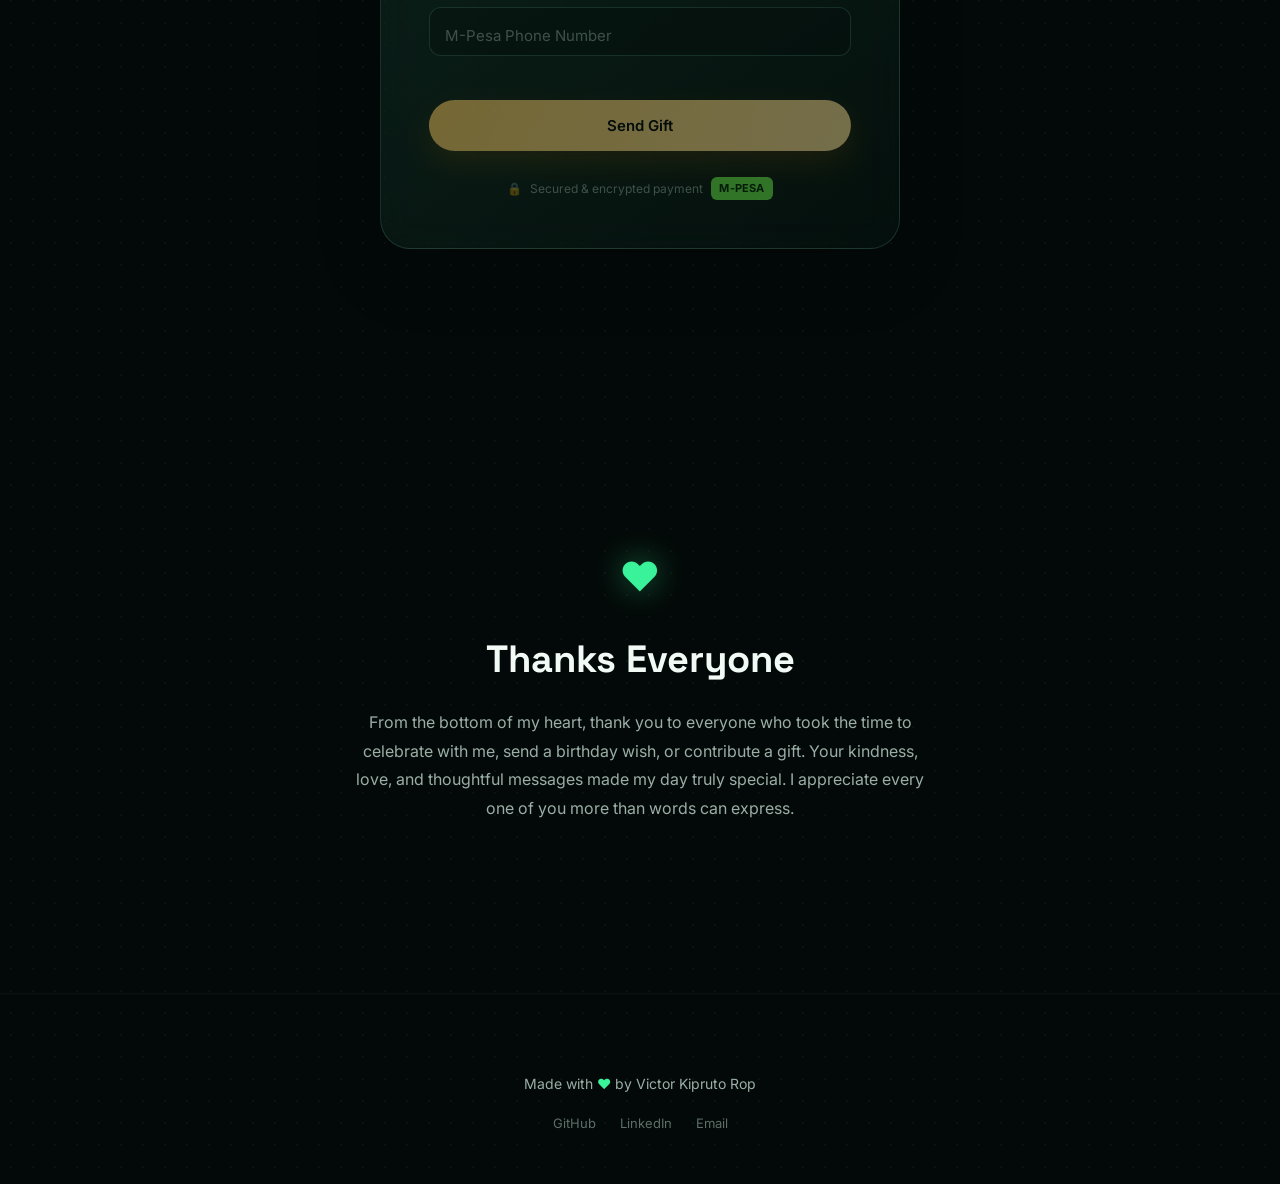
==== commit f287b799: "Style celebrant name with calligraphy font Apply Great Vibes calligraphy styling only to Rop and pre" ====
--- a/index.html
+++ b/index.html
@@ -27,7 +27,7 @@
 
 <link rel="preconnect" href="https://fonts.googleapis.com">
 <link rel="preconnect" href="https://fonts.gstatic.com" crossorigin>
-<link href="https://fonts.googleapis.com/css2?family=Space+Grotesk:wght@400;500;600;700&family=Inter:wght@300;400;500;600;700&family=JetBrains+Mono:wght@400;500;600&display=swap" rel="stylesheet">
+<link href="https://fonts.googleapis.com/css2?family=Great+Vibes&family=Space+Grotesk:wght@400;500;600;700&family=Inter:wght@300;400;500;600;700&family=JetBrains+Mono:wght@400;500;600&display=swap" rel="stylesheet">
 
 <link rel="stylesheet" href="style.css" />
 </head>
--- a/style.css
+++ b/style.css
@@ -773,6 +773,10 @@
 .hero-name{
   position: relative;
   display: inline-block;
+  font-family: 'Great Vibes', cursive;
+  font-size: 1.2em;
+  font-weight: 400;
+  letter-spacing: 0.02em;
   color: var(--white);
   -webkit-text-fill-color: var(--white);
   background: none;
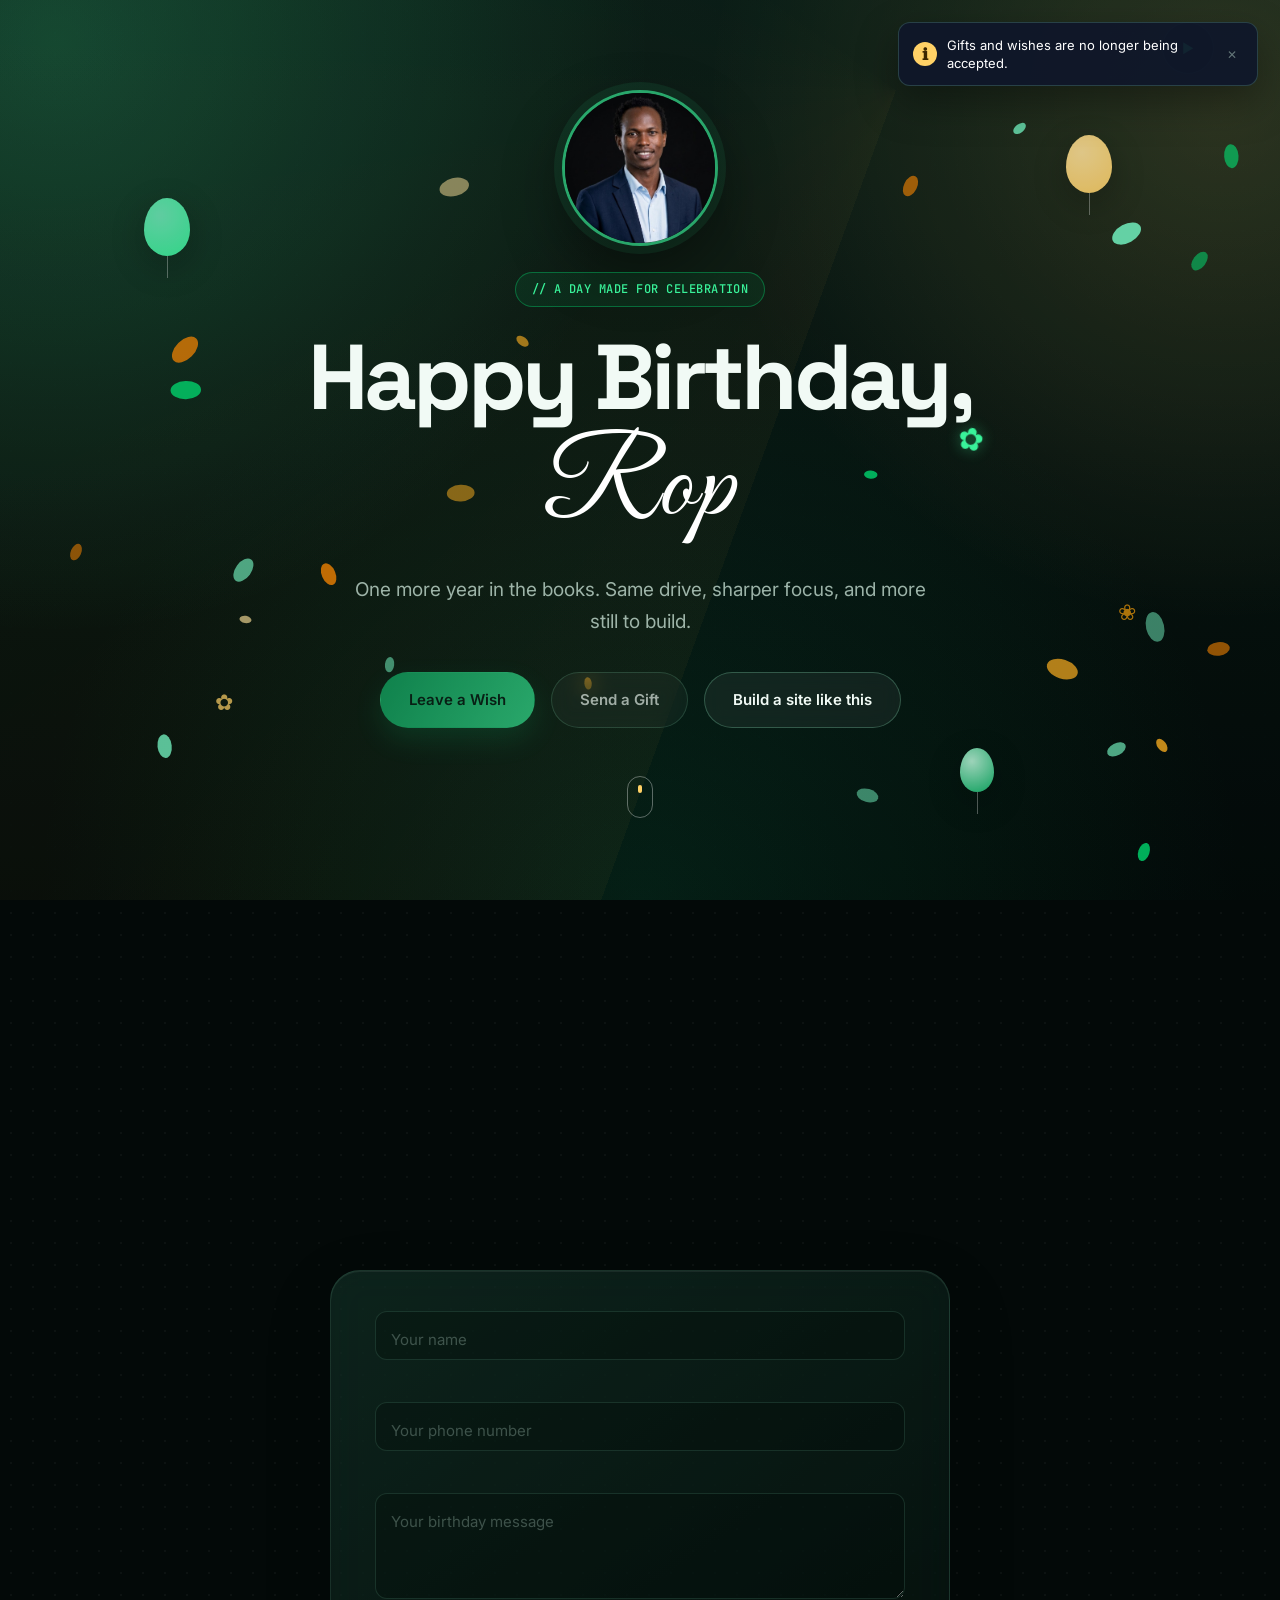
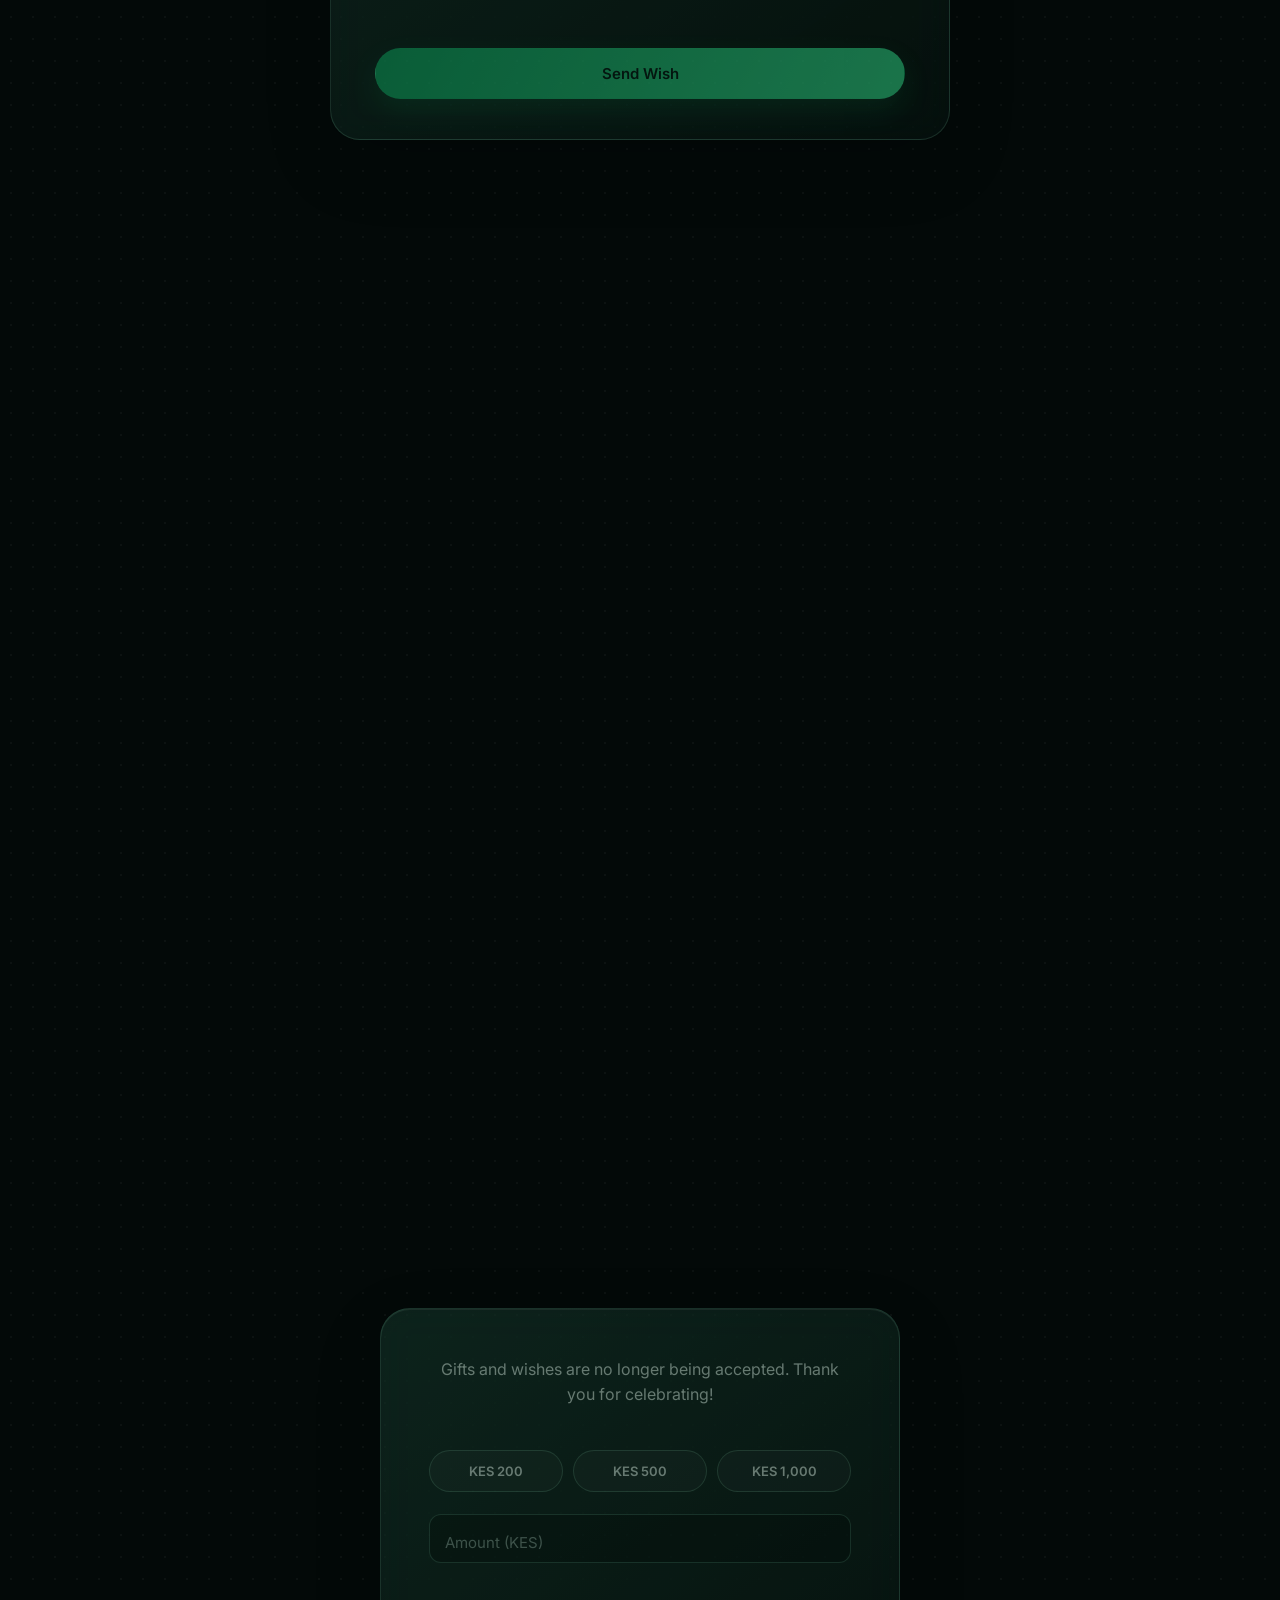
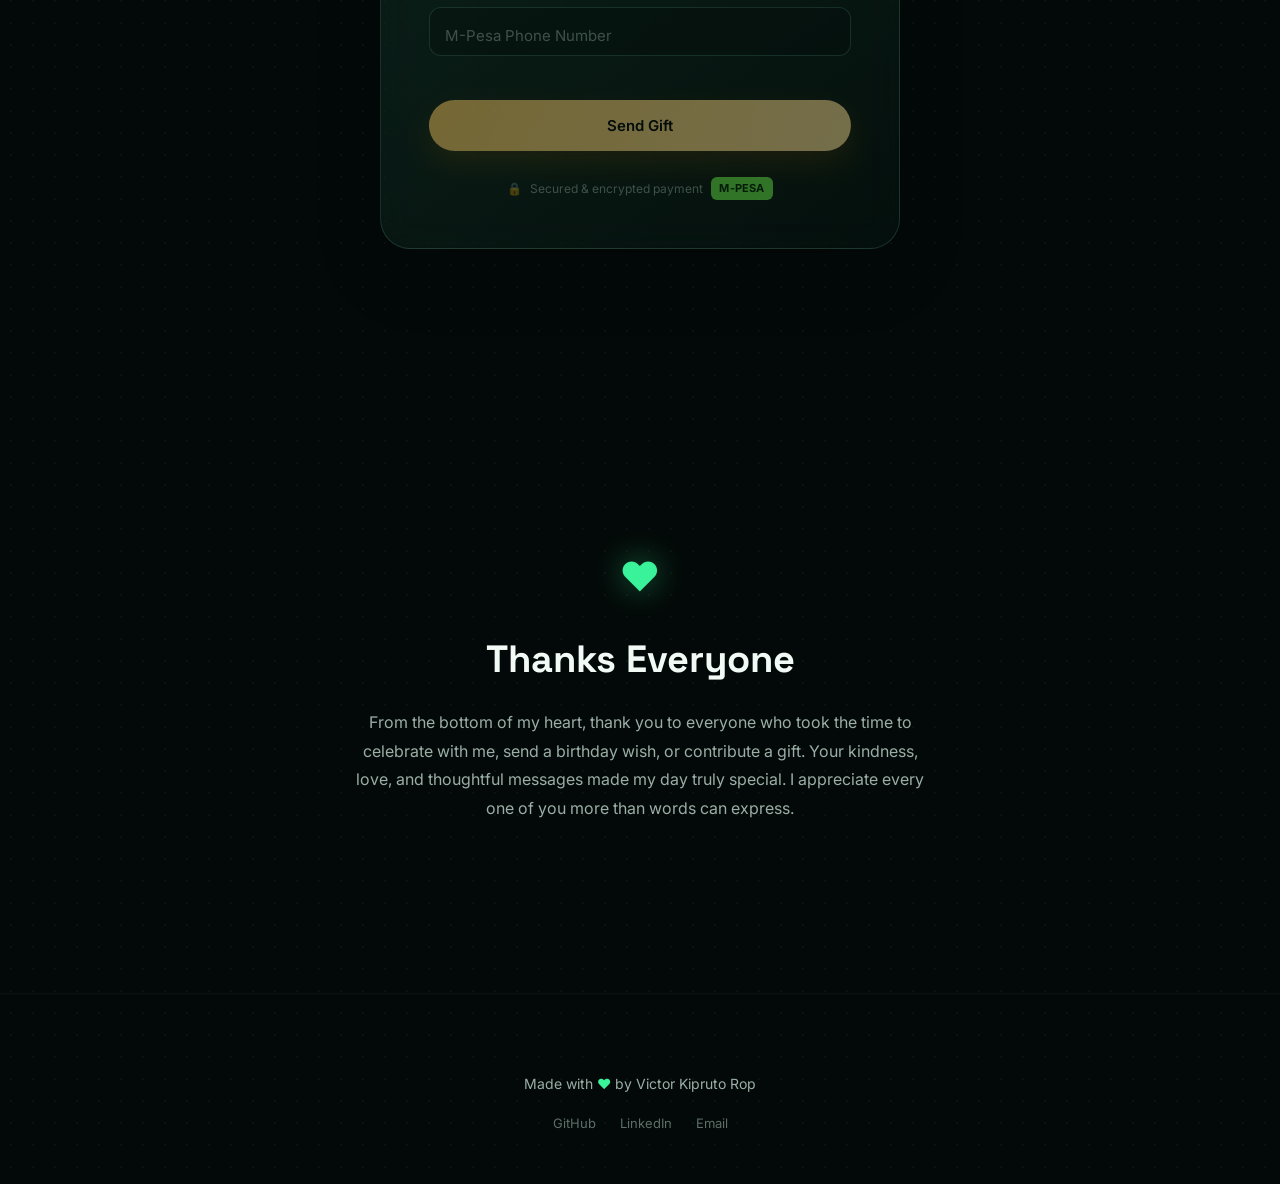
==== commit 587ef85c: "Update countdown wording and add WhatsApp contact CTA plus celebration animation" ====
--- a/index.html
+++ b/index.html
@@ -108,6 +108,9 @@
         <a id="giftLink" href="#gift" class="btn btn-ghost magnetic">
           <span>Send a Gift</span>
         </a>
+        <a id="buildLink" href="https://wa.me/254723484552?text=Hi%20Rop%2C%20I%27m%20interested%20in%20a%20website%20like%20this.%20Can%20we%20talk%3F" target="_blank" rel="noopener noreferrer" class="btn btn-ghost magnetic">
+          <span>Build a site like this</span>
+        </a>
       </div>
 
       <button class="scroll-indicator" id="scrollIndicator" aria-label="Scroll to explore">
@@ -153,7 +156,7 @@
   <!-- ================= COUNTDOWN ================= -->
   <section class="countdown-section" id="countdown">
     <p class="section-eyebrow reveal-up">// 02 &mdash; THE MOMENT ARRIVES IN</p>
-    <h2 class="section-title reveal-up">Counting Down to the Celebration</h2>
+    <h2 class="section-title reveal-up">Counting Down to the End of the Day</h2>
 
     <div class="countdown-grid reveal-up" id="countdownGrid" role="timer" aria-live="off">
       <div class="countdown-card glass">
@@ -285,6 +288,7 @@
 </footer>
 
 <div id="confettiRoot" class="confetti-root" aria-hidden="true"></div>
+<div id="celebrationRoot" class="celebration-root" aria-hidden="true"></div>
 
 <div class="site-toast" id="siteToast" role="status" aria-live="polite" aria-atomic="true" hidden>
   <span class="site-toast-icon" id="siteToastIcon" aria-hidden="true"></span>
--- a/style.css
+++ b/style.css
@@ -697,16 +697,49 @@
    CONFETTI
    ========================================================================== */
 .confetti-root{ position: fixed; inset: 0; z-index: 950; pointer-events: none; overflow: hidden; }
+.celebration-root{ position: fixed; inset: 0; z-index: 945; pointer-events: none; overflow: hidden; }
 .confetti-piece{
   position: absolute; top: -10px; border-radius: 2px; opacity: 0.95;
   animation: confetti-fall linear forwards;
 }
-@keyframes confetti-fall{
-  to{ transform: translateY(110vh) rotate(600deg); opacity: 0.2; }
-}
-
-/* ==========================================================================
-   RESPONSIVE
+.celebration-particle{
+  position: absolute; top: 0; opacity: 0.95; transform-origin: center;
+  animation: celebration-rise linear forwards;
+}
+.celebration-balloon{
+  border-radius: 50% 50% 48% 48%; background: radial-gradient(circle at 30% 30%, #ffd166, #f59e0b);
+  box-shadow: inset -2px -4px 12px rgba(0,0,0,0.12);
+}
+.celebration-flower{
+  border-radius: 50%; background: radial-gradient(circle at 50% 40%, #ffffff, #ffb020 45%, #ff6200 70%);
+  box-shadow: 0 0 12px rgba(255, 140, 0, 0.2);
+}
+.celebration-gift{
+  border-radius: 16%;
+  background: linear-gradient(180deg, #00e676 0%, #11b96c 100%);
+  box-shadow: 0 0 18px rgba(0, 230, 118, 0.22);
+}
+.celebration-gift::before,
+.celebration-gift::after{
+  content: '';
+  position: absolute;
+  left: 50%; top: 50%;
+  width: 14px; height: 100%;
+  background: rgba(255,255,255,0.38);
+  transform: translate(-50%, -50%) rotate(45deg);
+}
+.celebration-gift::after{ transform: translate(-50%, -50%) rotate(-45deg); }
+@keyframes celebration-rise{
+  0%{ transform: translateY(0) scale(0.85); opacity: 0.9; }
+  80%{ transform: translateY(-120vh) scale(1); opacity: 0.8; }
+  100%{ transform: translateY(-140vh) scale(1.05); opacity: 0; }
+}
+@media (max-width: 720px){
+  :root{ --section-pad: 64px; }
+  .countdown-grid{ gap: 10px; }
+  .music-panel{ display: none; }
+  .balloon-3{ display: none; }
+}
    ========================================================================== */
 @media (max-width: 720px){
   :root{ --section-pad: 64px; }
@@ -829,6 +862,36 @@
 .volume-slider::-webkit-slider-thumb, .volume-slider::-moz-range-thumb{ background: var(--green); }
 .scroll-progress{ background: linear-gradient(90deg, var(--green-deep), var(--green), var(--amber)); }
 
+/* Contributions page specific styles */
+.page-shell{ max-width: 1080px; margin: 0 auto; padding: 60px 24px 80px; }
+.hero-small{ padding-top: 64px; padding-bottom: 40px; background: radial-gradient(circle at top left, rgba(0,230,118,0.18), transparent 32%), linear-gradient(180deg, rgba(10,10,14,0.98) 0%, rgba(10,10,14,0.9) 100%); border-radius: 28px; box-shadow: 0 24px 80px rgba(0,0,0,0.45); margin-bottom: 40px; }
+.hero-small .hero-content{ max-width: 720px; margin: 0 auto; }
+.contributions-summary{ padding: 24px; display: grid; grid-template-columns: repeat(2, minmax(0, 1fr)); gap: 16px; margin-bottom: 32px; }
+.contributions-summary-inner{ display: grid; grid-template-columns: repeat(2, minmax(0, 1fr)); gap: 20px; }
+.contributions-summary-inner > div{ padding: 20px; background: rgba(255,255,255,0.06); border: 1px solid rgba(255,255,255,0.1); border-radius: 22px; }
+.contributions-summary-inner strong{ display: block; margin-top: 8px; font-size: 3rem; color: var(--green); }
+.contributions-grid{ display: grid; grid-template-columns: 1.2fr 0.9fr; gap: 24px; margin-bottom: 32px; }
+.contribution-panel{ padding: 28px; display: flex; flex-direction: column; gap: 16px; }
+.contribution-list{ display: grid; gap: 18px; }
+.contribution-card{ padding: 20px; background: rgba(255,255,255,0.05); border: 1px solid rgba(255,255,255,0.1); border-radius: 22px; }
+.contribution-card-header{ display: flex; justify-content: space-between; gap: 16px; align-items: center; margin-bottom: 14px; }
+.contribution-name{ font-size: 1rem; font-weight: 600; color: var(--white); }
+.contribution-time{ font-size: 0.84rem; color: var(--text-secondary); white-space: nowrap; }
+.contribution-note{ padding: 24px; text-align: center; color: var(--text-secondary); }
+.site-footer.compact{ padding: 24px; text-align: center; background: transparent; }
+.site-footer.compact .footer-made{ margin: 0; color: var(--text-secondary); }
+
+@media (max-width: 860px){
+  .contributions-grid{ grid-template-columns: 1fr; }
+  .contributions-summary-inner{ grid-template-columns: 1fr; }
+}
+
+@media (max-width: 620px){
+  .page-shell{ padding: 30px 16px 40px; }
+  .contribution-card{ padding: 18px; }
+  .contributions-summary{ padding: 20px; }
+}
+
 @media (max-width: 720px){
   section{ padding-top: 76px; padding-bottom: 76px; }
   .hero{ min-height: auto; padding-top: 76px; padding-bottom: 72px; }
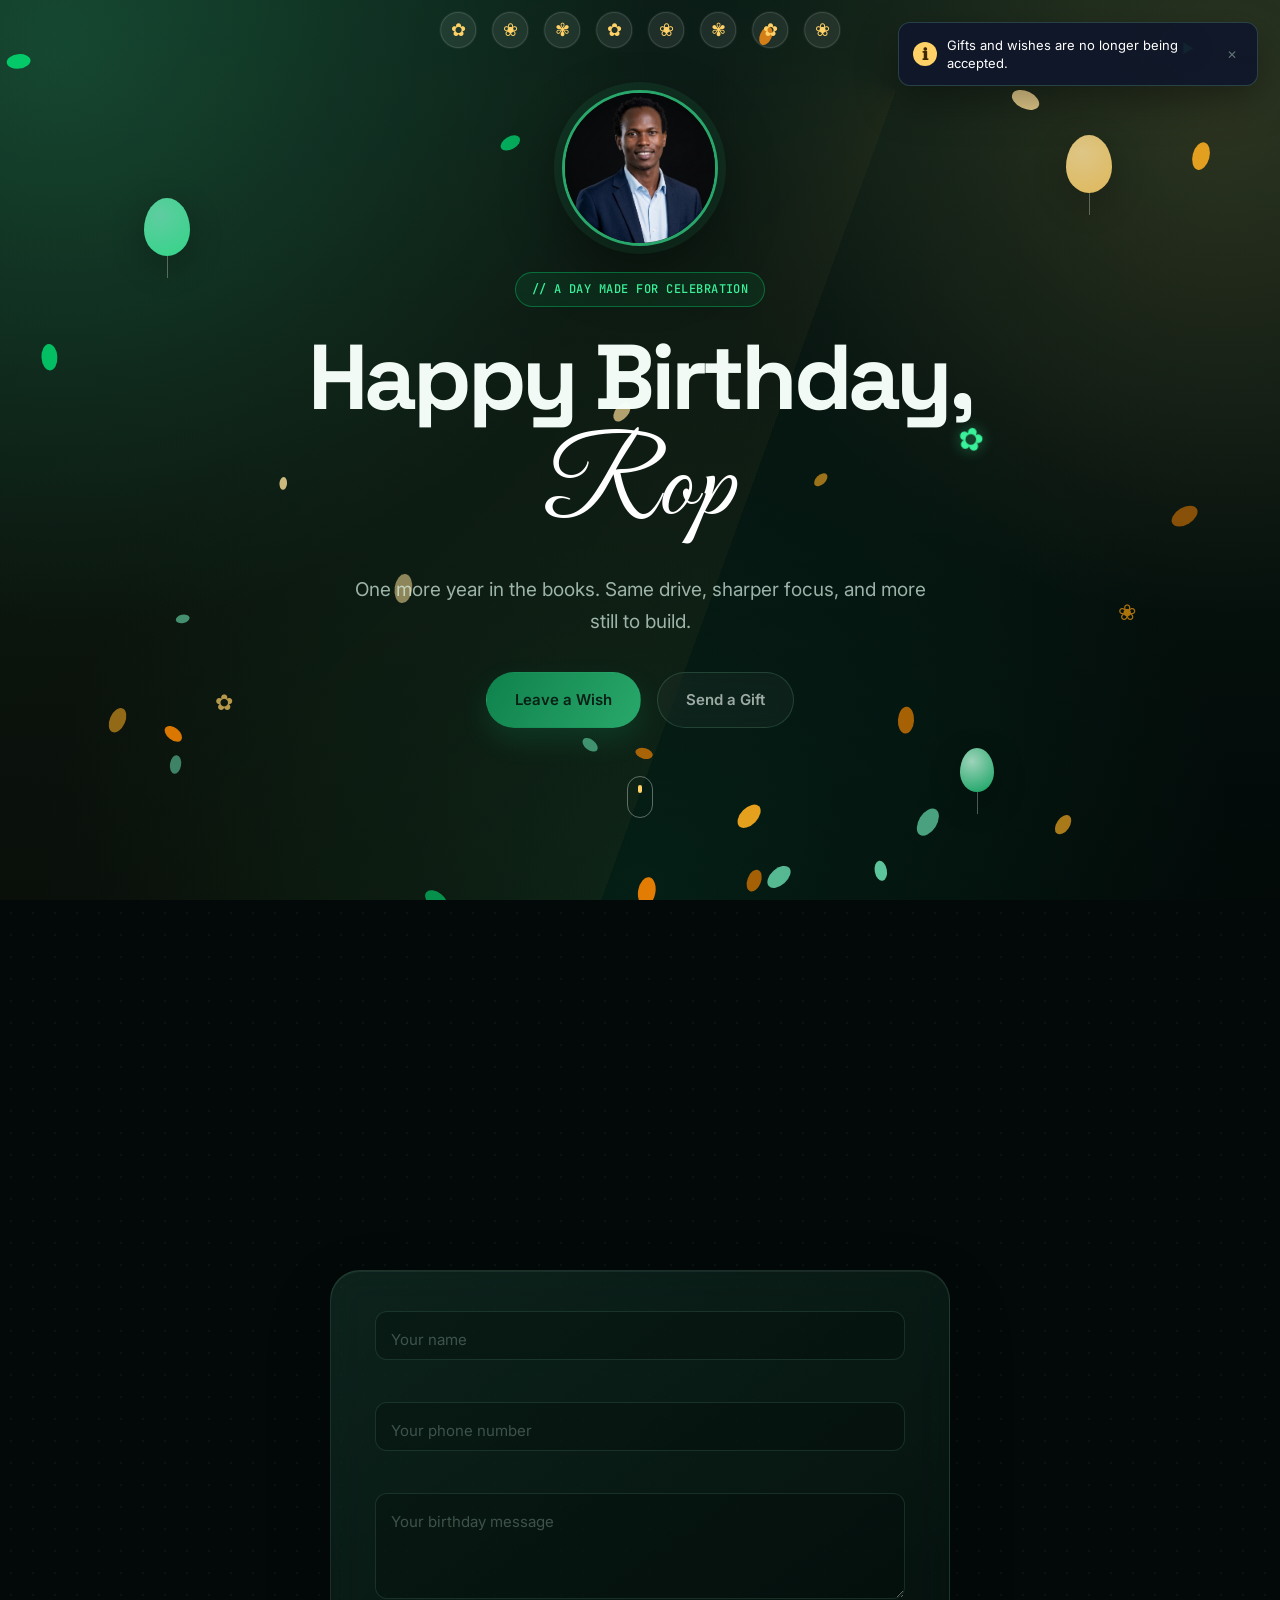
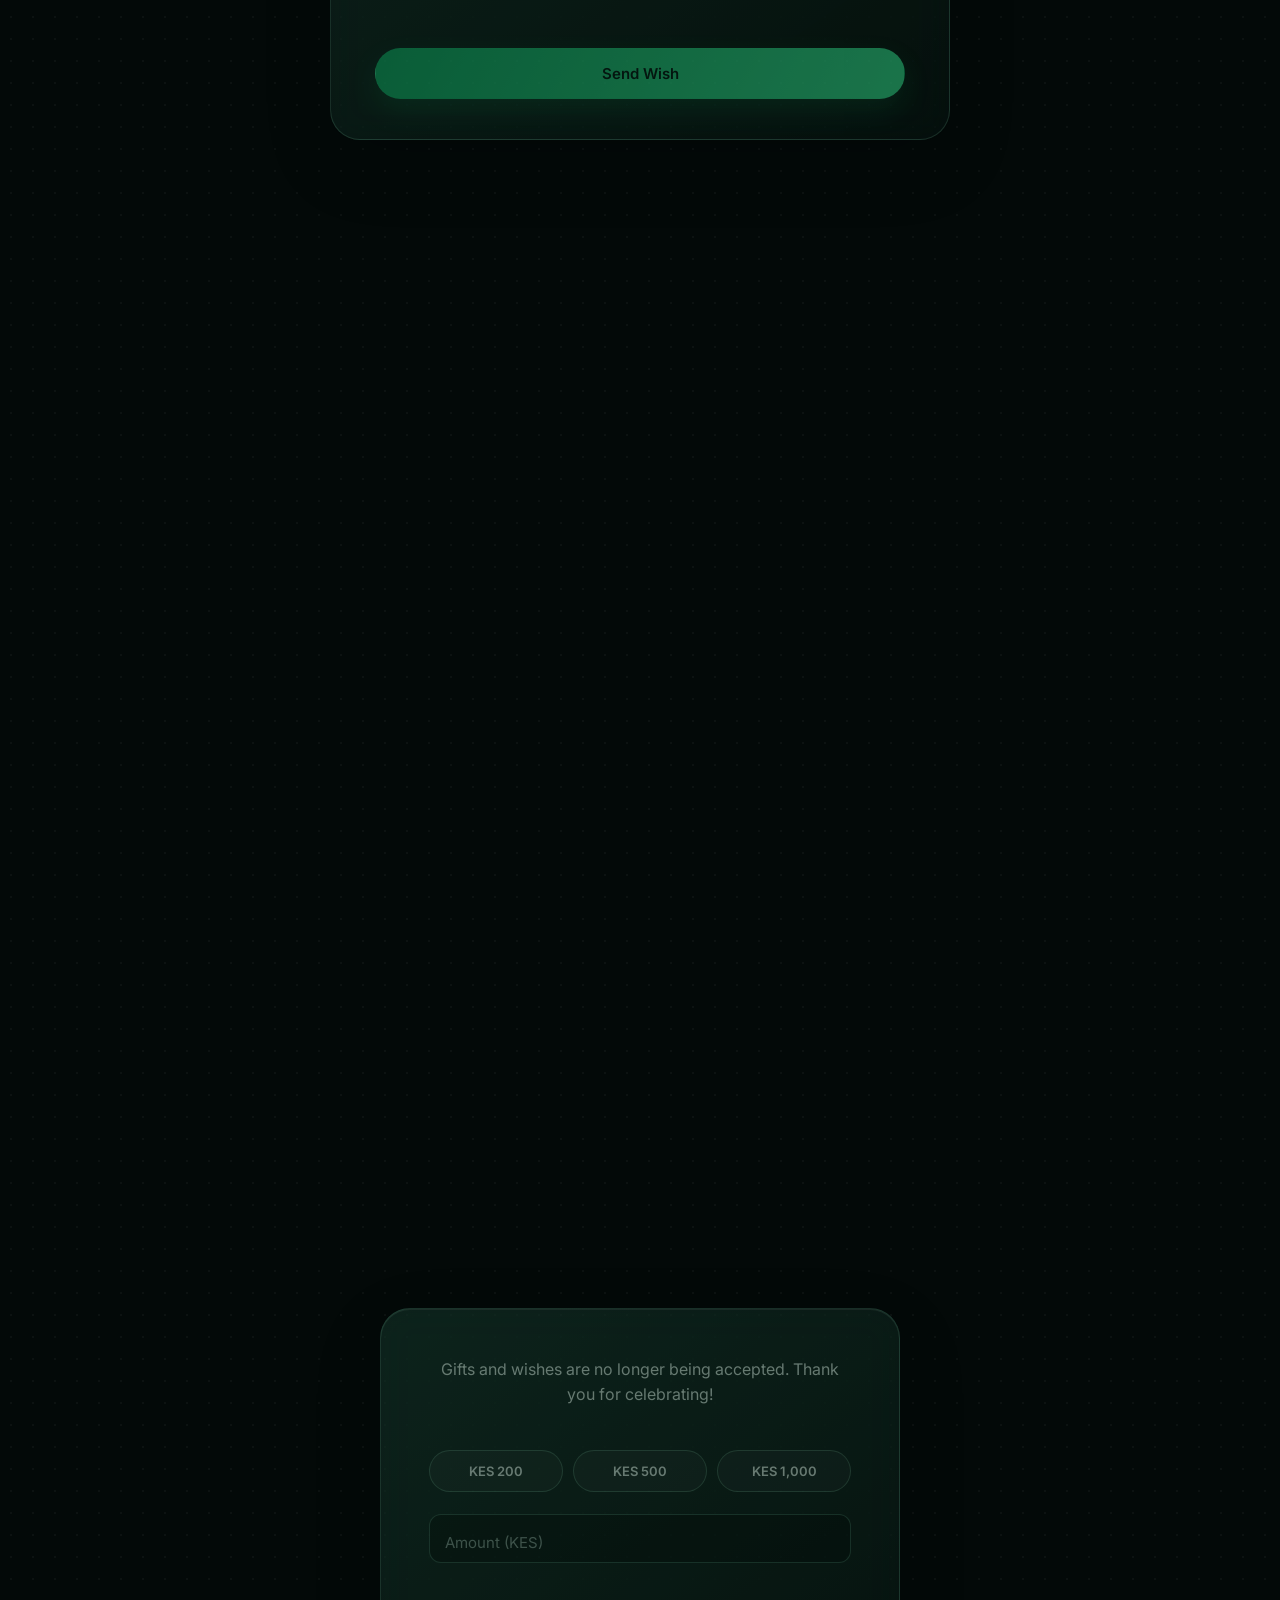
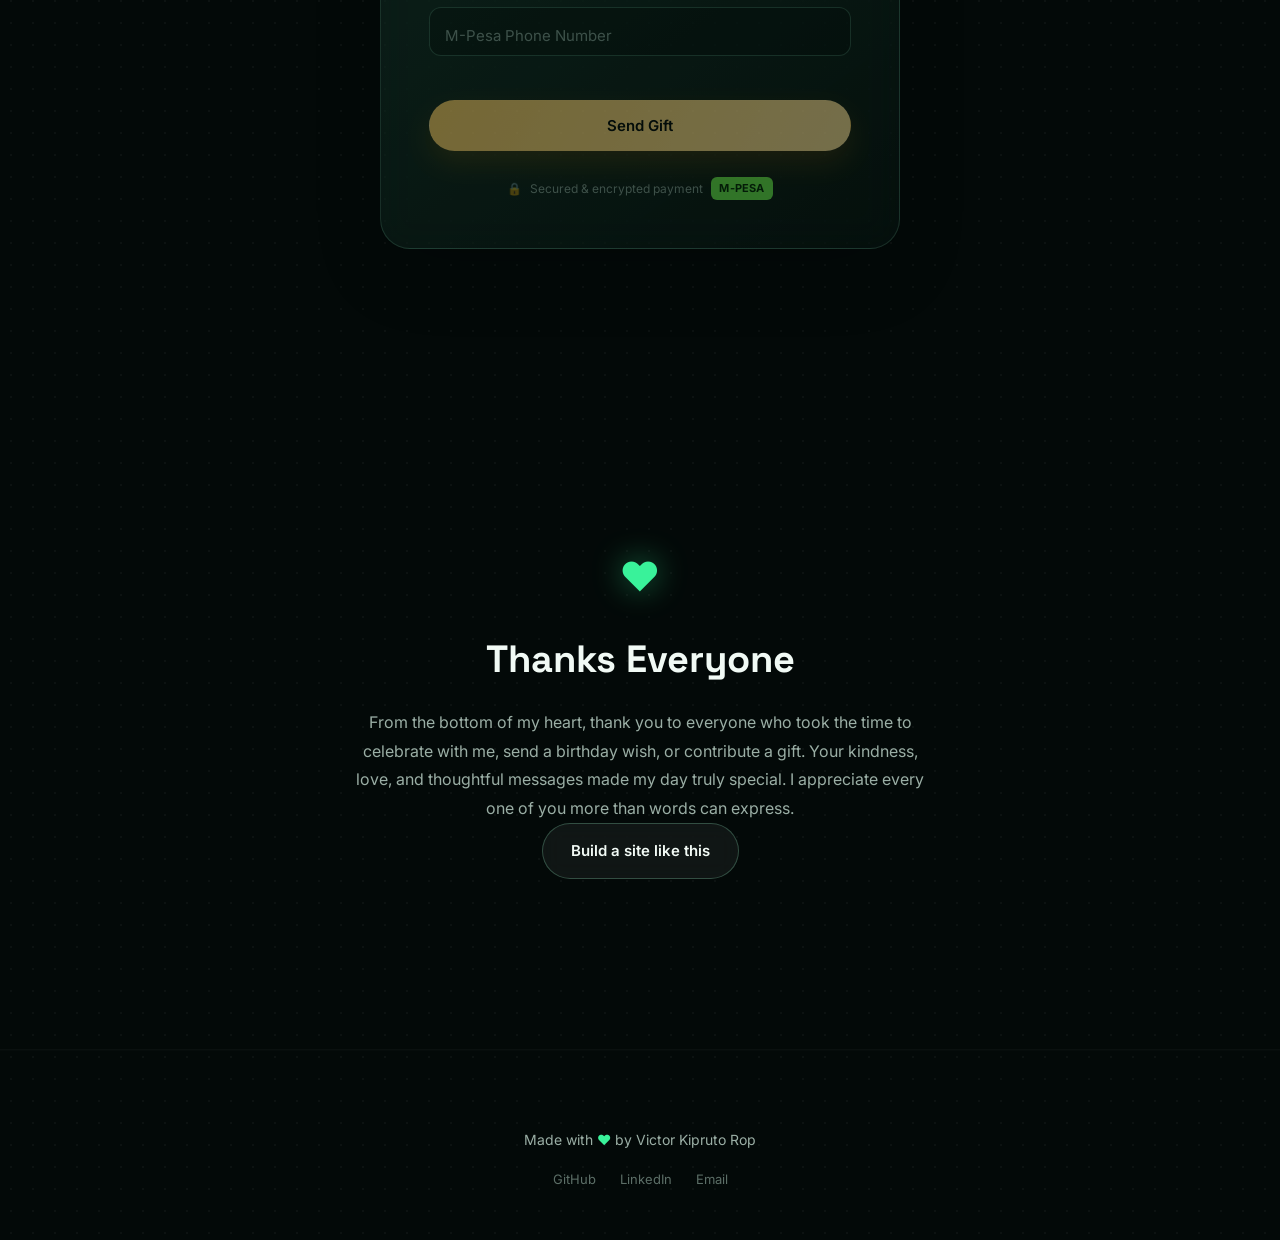
==== commit 6628ef2a: "Add top flower bar decoration to the hero section" ====
--- a/index.html
+++ b/index.html
@@ -77,6 +77,16 @@
 
   <!-- ================= HERO ================= -->
   <section class="hero" id="hero">
+    <div class="hero-topbar" aria-hidden="true">
+      <span class="topbar-flower">✿</span>
+      <span class="topbar-flower">❀</span>
+      <span class="topbar-flower">✾</span>
+      <span class="topbar-flower">✿</span>
+      <span class="topbar-flower">❀</span>
+      <span class="topbar-flower">✾</span>
+      <span class="topbar-flower">✿</span>
+      <span class="topbar-flower">❀</span>
+    </div>
     <div class="hero-decor" aria-hidden="true">
       <span class="balloon balloon-1"></span>
       <span class="balloon balloon-2"></span>
@@ -108,9 +118,6 @@
         <a id="giftLink" href="#gift" class="btn btn-ghost magnetic">
           <span>Send a Gift</span>
         </a>
-        <a id="buildLink" href="https://wa.me/254723484552?text=Hi%20Rop%2C%20I%27m%20interested%20in%20a%20website%20like%20this.%20Can%20we%20talk%3F" target="_blank" rel="noopener noreferrer" class="btn btn-ghost magnetic">
-          <span>Build a site like this</span>
-        </a>
       </div>
 
       <button class="scroll-indicator" id="scrollIndicator" aria-label="Scroll to explore">
@@ -269,6 +276,11 @@
       send a birthday wish, or contribute a gift. Your kindness, love, and thoughtful messages
       made my day truly special. I appreciate every one of you more than words can express.
     </p>
+    <div class="appreciation-actions reveal-up">
+      <a id="buildLink" href="https://wa.me/254723484552?text=Hi%20Rop%2C%20I%27m%20interested%20in%20a%20website%20like%20this.%20Can%20we%20talk%3F" target="_blank" rel="noopener noreferrer" class="btn btn-ghost magnetic">
+        <span>Build a site like this</span>
+      </a>
+    </div>
   </section>
 
 </main>
--- a/style.css
+++ b/style.css
@@ -351,7 +351,45 @@
   min-height: 100vh;
   display: flex; align-items: flex-start; justify-content: center;
   text-align: center; position: relative;
-  padding: 56px 20px 64px;
+  padding: 72px 20px 64px;
+}
+.hero-topbar{
+  position: absolute;
+  top: 0;
+  left: 50%;
+  transform: translateX(-50%);
+  width: min(92%, 1250px);
+  display: flex;
+  justify-content: center;
+  gap: 16px;
+  padding: 12px 0;
+  z-index: 3;
+  pointer-events: none;
+}
+.topbar-flower{
+  display: inline-flex;
+  align-items: center;
+  justify-content: center;
+  width: 36px;
+  height: 36px;
+  border-radius: 50%;
+  background: rgba(255,255,255,0.08);
+  color: var(--amber);
+  font-size: 18px;
+  border: 1px solid rgba(255,255,255,0.12);
+  box-shadow: 0 0 0 1px rgba(255,255,255,0.05);
+  animation: topbar-bop 3.2s ease-in-out infinite;
+}
+.topbar-flower:nth-child(2){ animation-delay: 0.2s; }
+.topbar-flower:nth-child(3){ animation-delay: 0.4s; }
+.topbar-flower:nth-child(4){ animation-delay: 0.15s; }
+.topbar-flower:nth-child(5){ animation-delay: 0.35s; }
+.topbar-flower:nth-child(6){ animation-delay: 0.55s; }
+.topbar-flower:nth-child(7){ animation-delay: 0.25s; }
+.topbar-flower:nth-child(8){ animation-delay: 0.45s; }
+@keyframes topbar-bop{
+  0%,100%{ transform: translateY(0) scale(1); }
+  50%{ transform: translateY(-5px) scale(1.04); }
 }
 .hero-decor{ position: absolute; inset: 0; overflow: hidden; }
 .balloon{
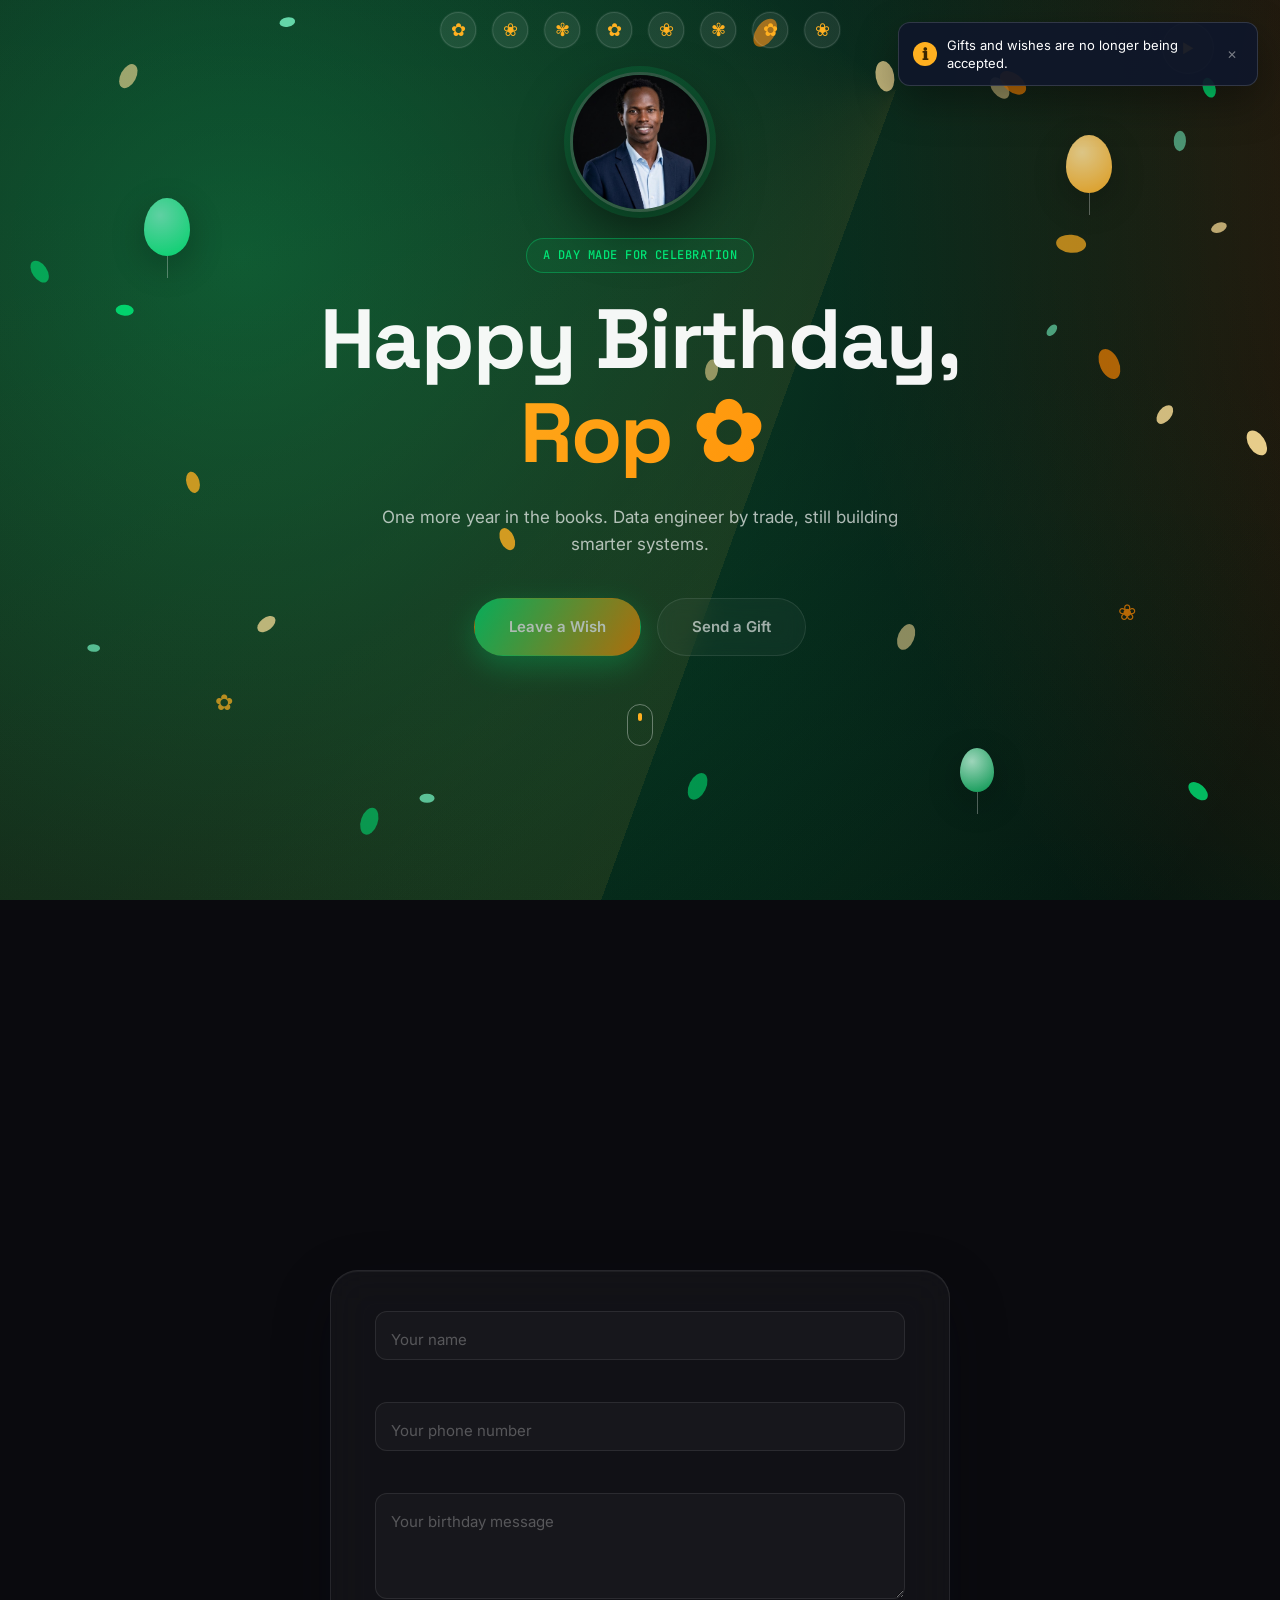
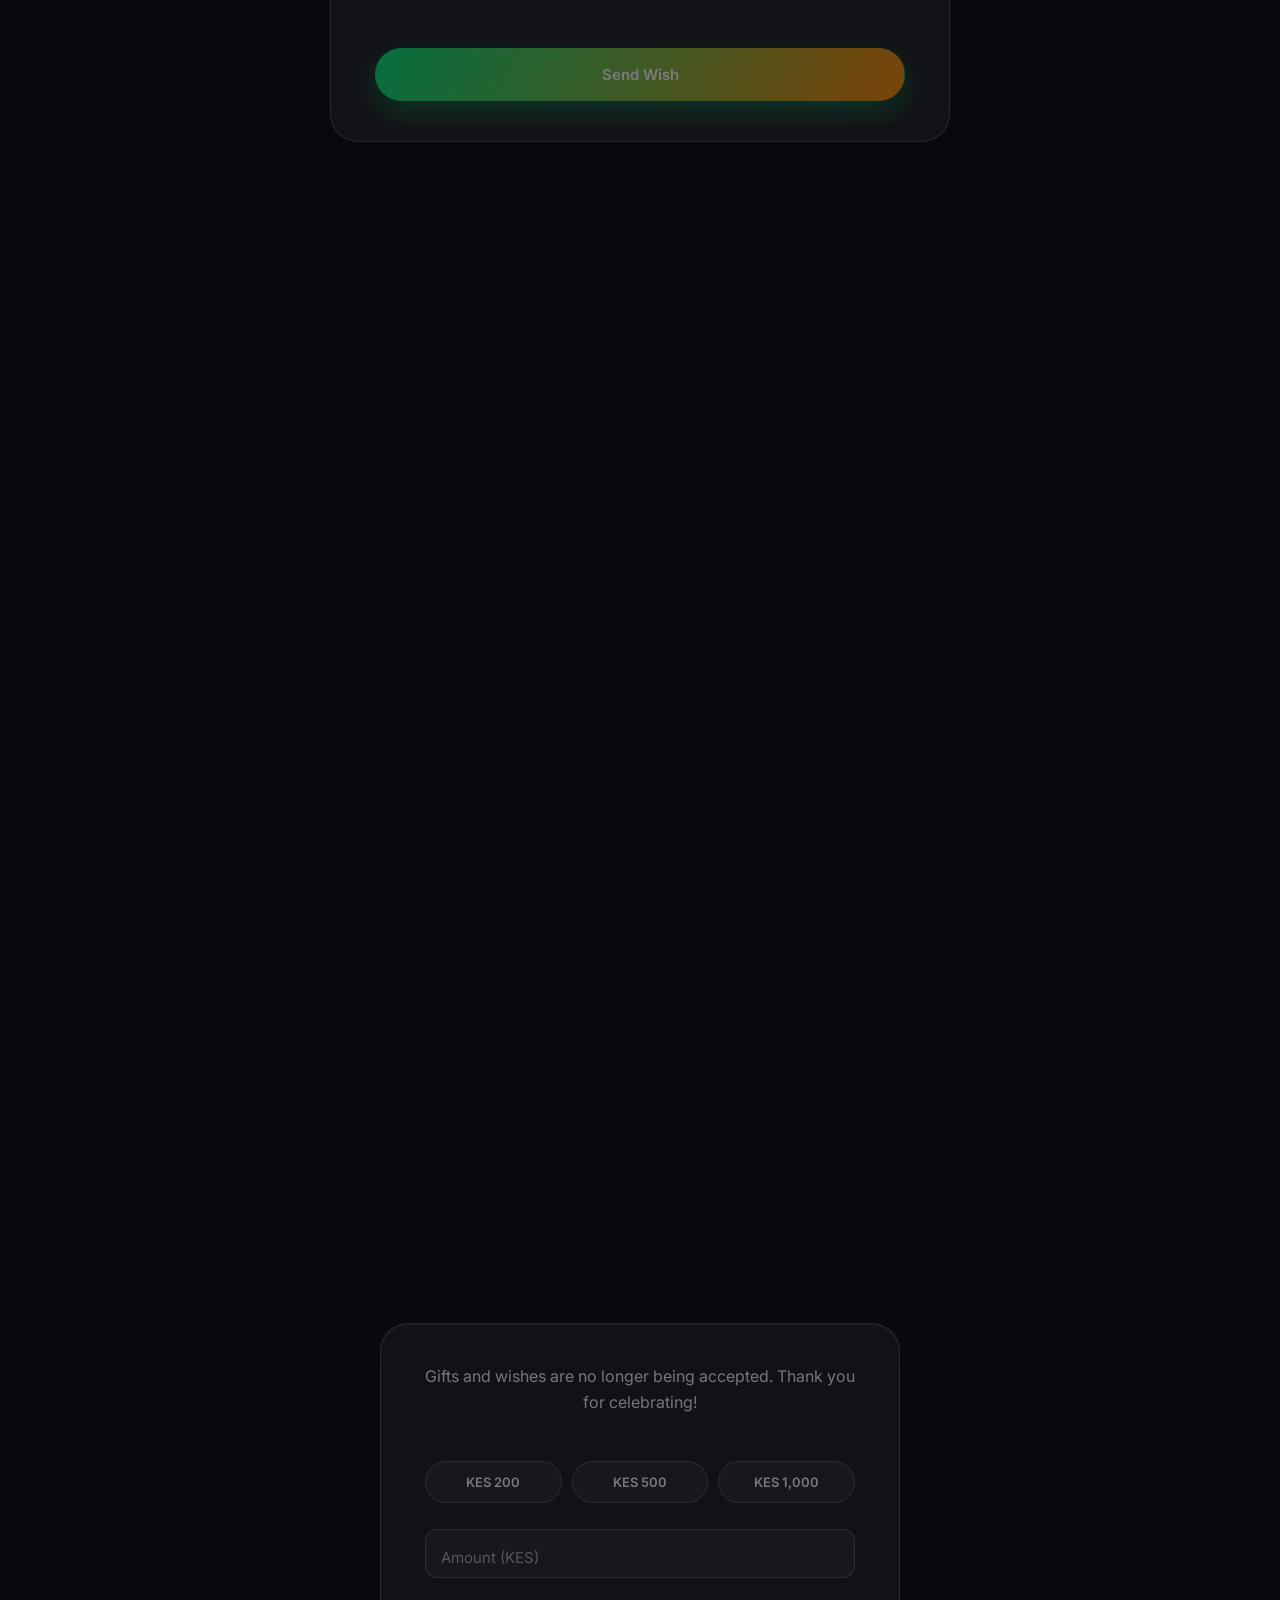
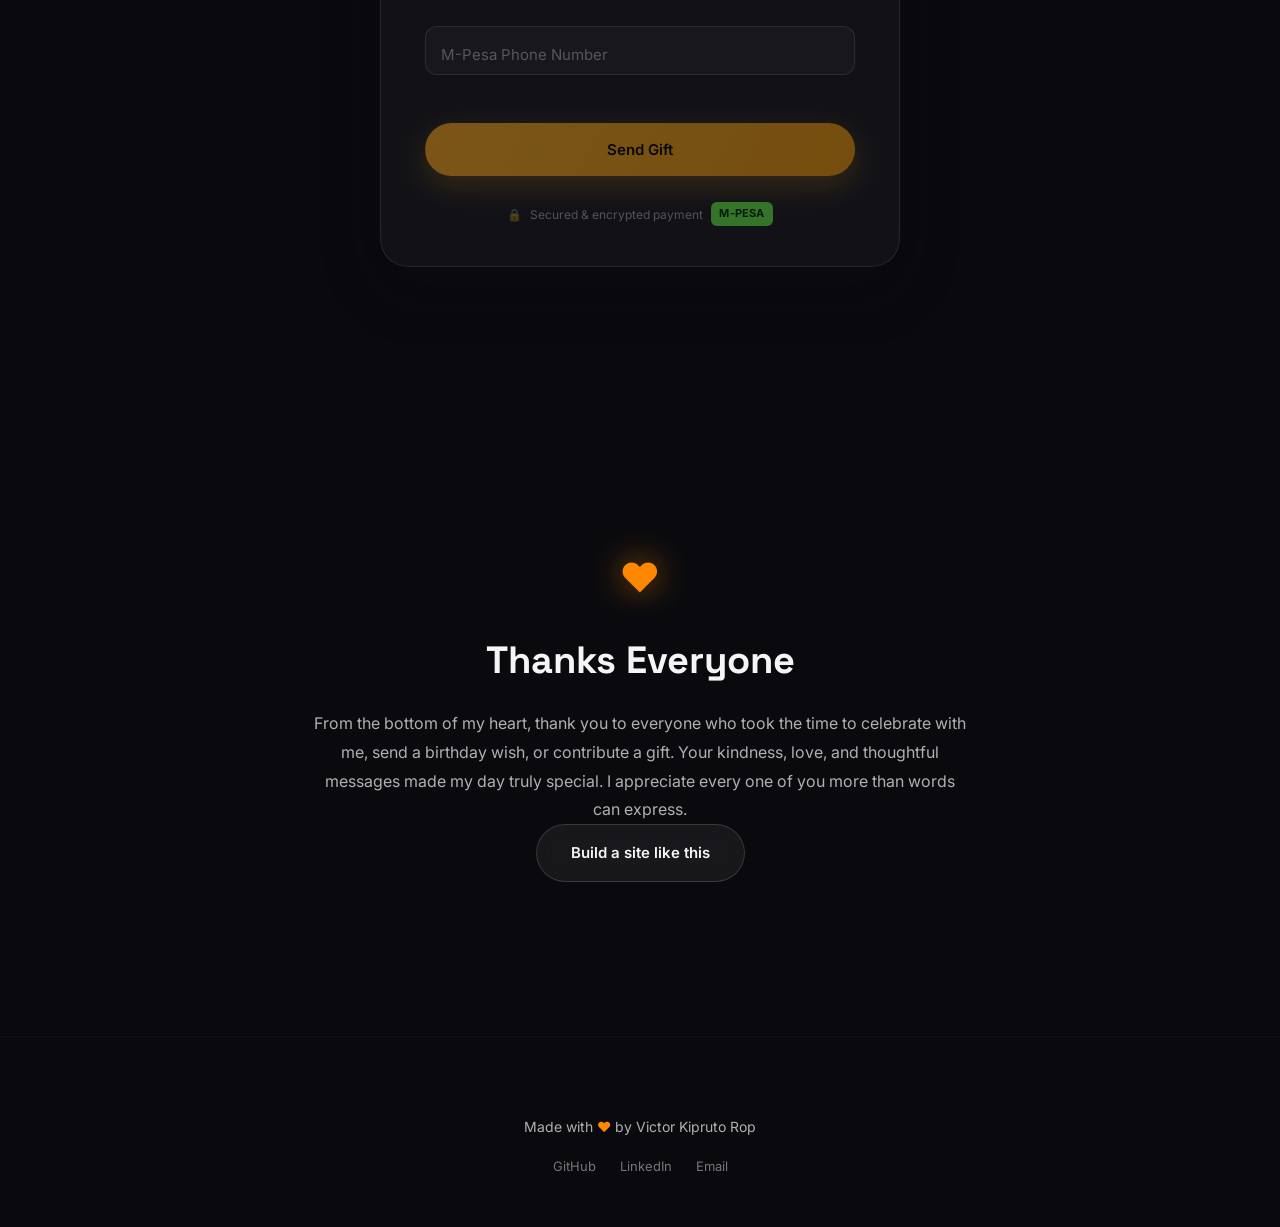
==== commit a8810031: "Polish birthday landing page and contributions experience" ====
--- a/index.html
+++ b/index.html
@@ -100,7 +100,7 @@
       <div class="hero-avatar-wrap reveal-up" data-delay="0">
         <img src="profilepic.jpg" alt="Rop" class="hero-avatar" width="140" height="140" loading="eager">
       </div>
-      <p class="eyebrow eyebrow-mono reveal-up" data-delay="1">// A DAY MADE FOR CELEBRATION</p>
+      <p class="eyebrow eyebrow-mono reveal-up" data-delay="1">A DAY MADE FOR CELEBRATION</p>
       <h1 class="hero-title">
         <span class="reveal-up" data-delay="2">Happy Birthday,</span>
         <span class="hero-name reveal-up" data-delay="3">
@@ -109,7 +109,7 @@
         </span>
       </h1>
       <p class="hero-subtitle reveal-up" data-delay="4">
-        One more year in the books. Same drive, sharper focus, and more still to build.
+        One more year in the books. Data engineer by trade, still building smarter systems.
       </p>
       <div class="hero-actions reveal-up" data-delay="5">
         <a id="wishLink" href="#wish" class="btn btn-primary magnetic">
@@ -129,7 +129,7 @@
   <!-- ================= WISH ================= -->
   <section class="wish-section" id="wish">
     <div class="section-head">
-      <p class="section-eyebrow reveal-up">// 03 &mdash; WORDS FROM THE HEART</p>
+      <p class="section-eyebrow reveal-up">WORDS FROM THE HEART</p>
       <h2 class="section-title reveal-up">Leave a Birthday Wish</h2>
       <p class="section-desc reveal-up">Share a message for Rop. Your wish will be delivered securely.</p>
     </div>
@@ -160,10 +160,9 @@
     </form>
   </section>
 
-  <!-- ================= COUNTDOWN ================= -->
   <section class="countdown-section" id="countdown">
-    <p class="section-eyebrow reveal-up">// 02 &mdash; THE MOMENT ARRIVES IN</p>
-    <h2 class="section-title reveal-up">Counting Down to the End of the Day</h2>
+    <p class="section-eyebrow reveal-up">Countdown to the end of the day</p>
+    <h2 class="section-title reveal-up">Countdown to the end of the day</h2>
 
     <div class="countdown-grid reveal-up" id="countdownGrid" role="timer" aria-live="off">
       <div class="countdown-card glass">
@@ -189,7 +188,7 @@
   <!-- ================= GIFT / PAYMENT ================= -->
   <section class="gift-section" id="gift">
     <div class="section-head">
-      <p class="section-eyebrow reveal-up">// 04 &mdash; A SMALL GESTURE</p>
+      <p class="section-eyebrow reveal-up">A SMALL GESTURE</p>
       <h2 class="section-title reveal-up">Send a Birthday Gift</h2>
       <p class="section-desc reveal-up">Sent securely via M-Pesa. Every contribution adds to a beautiful day.</p>
       <div class="payment-guide reveal-up" aria-label="How payment works">
--- a/style.css
+++ b/style.css
@@ -778,13 +778,9 @@
   .music-panel{ display: none; }
   .balloon-3{ display: none; }
 }
-   ========================================================================== */
-@media (max-width: 720px){
-  :root{ --section-pad: 64px; }
-  .countdown-grid{ gap: 10px; }
-  .music-panel{ display: none; }
-  .balloon-3{ display: none; }
-}
+@media (max-width: 480px){
+  .hero-actions{ flex-direction: column; width: 100%; }
+  .btn{ width: 100%; }
 @media (max-width: 480px){
   .hero-actions{ flex-direction: column; width: 100%; }
   .btn{ width: 100%; }
@@ -916,6 +912,37 @@
 .contribution-name{ font-size: 1rem; font-weight: 600; color: var(--white); }
 .contribution-time{ font-size: 0.84rem; color: var(--text-secondary); white-space: nowrap; }
 .contribution-note{ padding: 24px; text-align: center; color: var(--text-secondary); }
+.contribution-locker{
+  position: fixed;
+  inset: 0;
+  z-index: 1000;
+  display: flex;
+  flex-direction: column;
+  justify-content: center;
+  align-items: center;
+  gap: 18px;
+  padding: 32px;
+  text-align: center;
+  background: rgba(4, 8, 12, 0.95);
+  backdrop-filter: blur(12px);
+  color: var(--text-primary);
+  opacity: 0;
+  visibility: hidden;
+  transition: opacity 0.32s var(--ease-out), visibility 0.32s;
+}
+.contribution-locker.is-visible{
+  opacity: 1;
+  visibility: visible;
+}
+.contribution-locker-text{
+  max-width: 420px;
+  font-size: 1rem;
+  line-height: 1.8;
+  color: var(--text-secondary);
+}
+.contribution-locker .btn{
+  min-width: 180px;
+}
 .site-footer.compact{ padding: 24px; text-align: center; background: transparent; }
 .site-footer.compact .footer-made{ margin: 0; color: var(--text-secondary); }
 
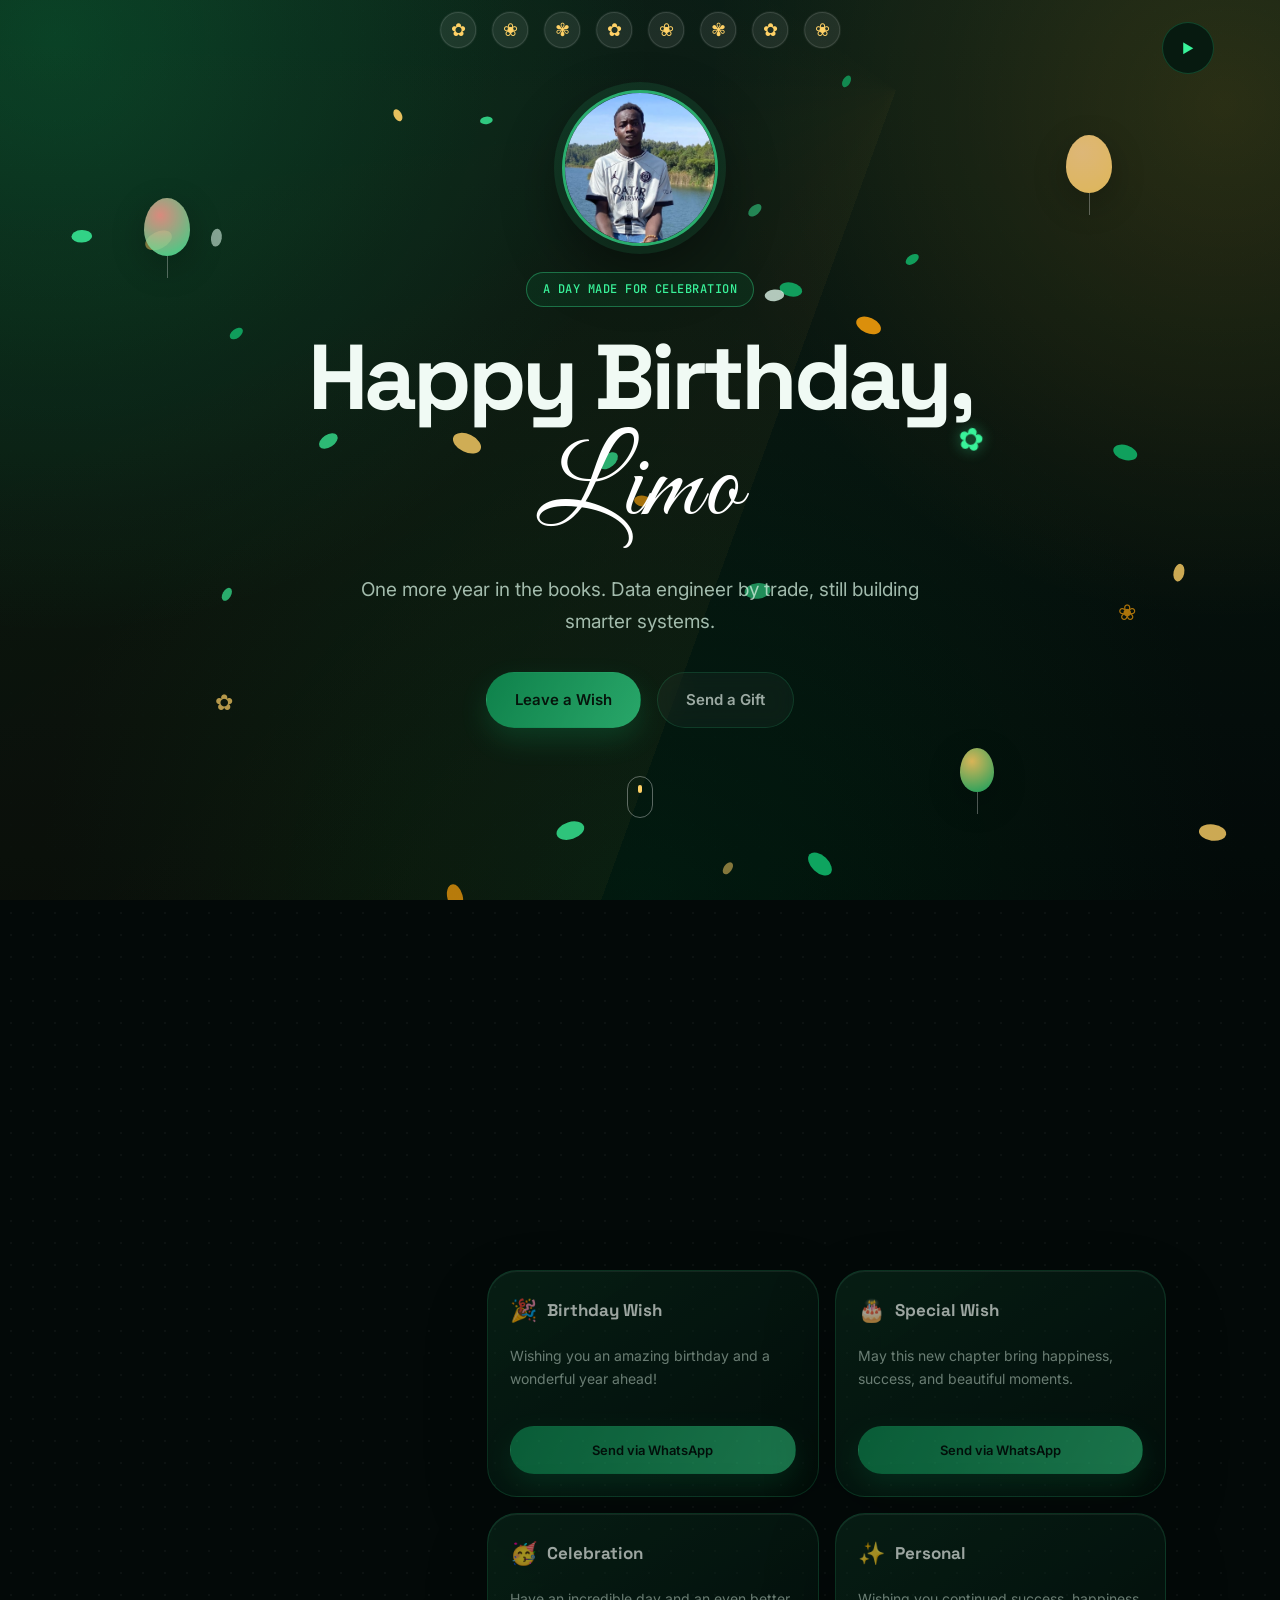
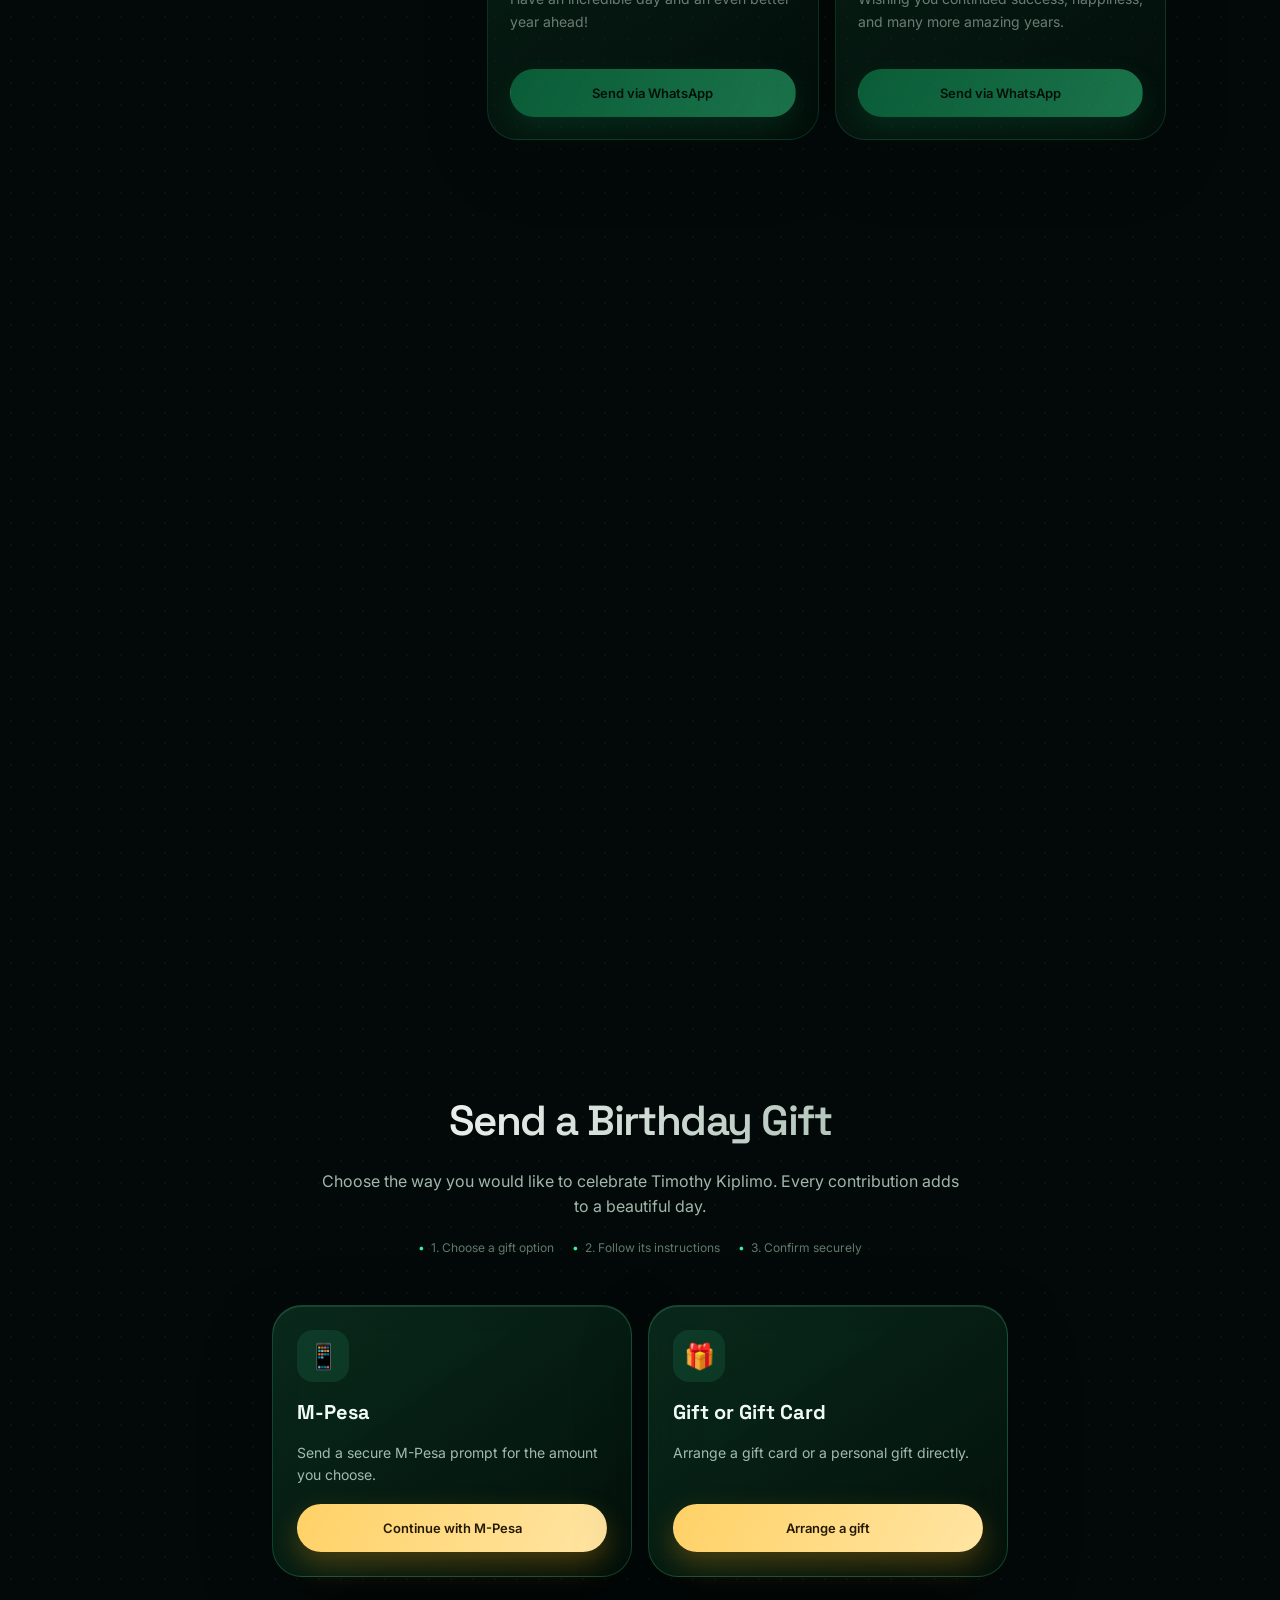
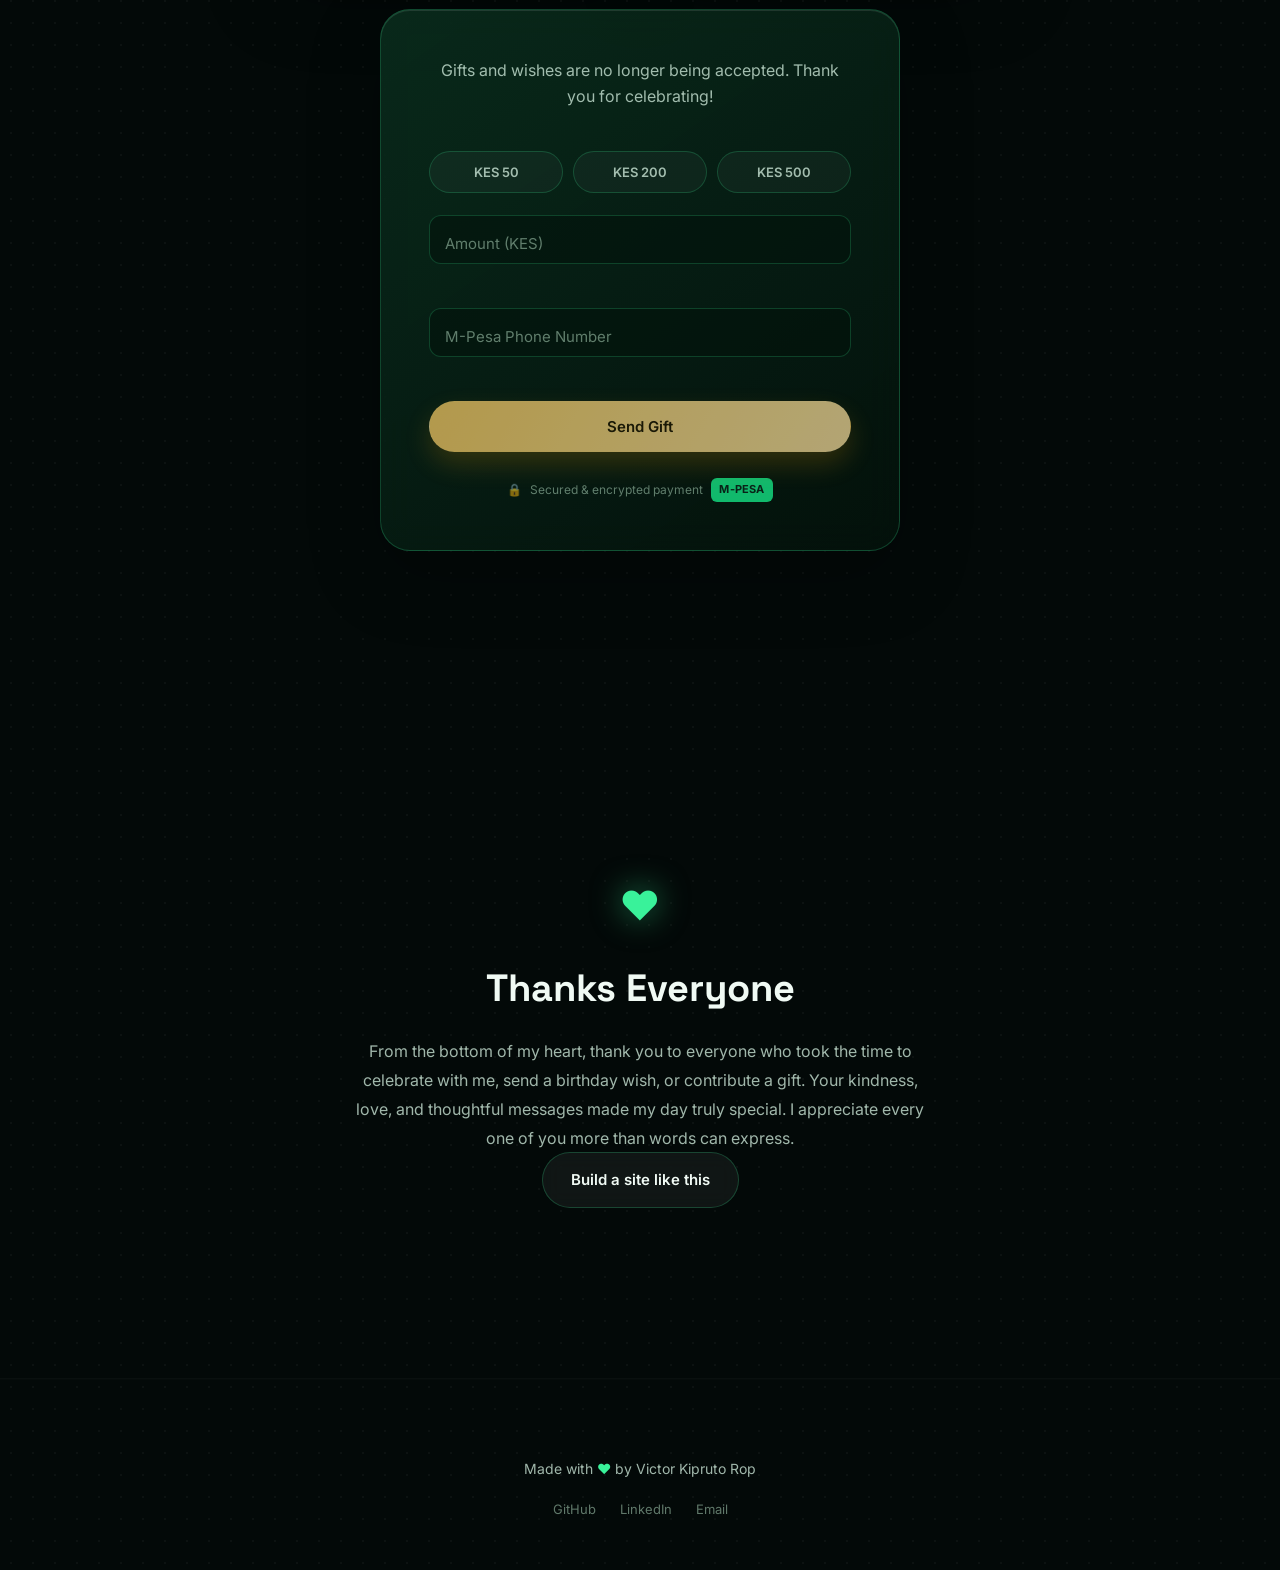
==== commit c5a6829f: "feat: initial birthday frontend" ====
--- a/index.html
+++ b/index.html
@@ -5,7 +5,7 @@
 <meta name="viewport" content="width=device-width, initial-scale=1.0, viewport-fit=cover" />
 <title>A Celebration, Just for You</title>
 <meta name="description" content="A luxurious digital birthday celebration. Send a wish, send a gift, and celebrate together." />
-<meta name="theme-color" content="#0A0A0E" />
+<meta name="theme-color" content="#071512" />
 
 <!-- Favicons -->
 <link rel="icon" href="favicon.svg" type="image/svg+xml">
@@ -15,13 +15,13 @@
 
 <!-- Open Graph / social preview -->
 <meta property="og:type" content="website">
-<meta property="og:title" content="Happy Birthday, Rop. A Celebration, Just for You">
+<meta property="og:title" content="Happy Birthday, Limo. A Celebration, Just for You">
 <meta property="og:description" content="Leave a birthday wish, send a gift via M-Pesa, and celebrate together.">
 <meta property="og:image" content="og-image.png">
 <meta property="og:image:width" content="1200">
 <meta property="og:image:height" content="630">
 <meta name="twitter:card" content="summary_large_image">
-<meta name="twitter:title" content="Happy Birthday, Rop. A Celebration, Just for You">
+<meta name="twitter:title" content="Happy Birthday, Limo. A Celebration, Just for You">
 <meta name="twitter:description" content="Leave a birthday wish, send a gift via M-Pesa, and celebrate together.">
 <meta name="twitter:image" content="og-image.png">
 
@@ -98,13 +98,13 @@
 
     <div class="hero-content">
       <div class="hero-avatar-wrap reveal-up" data-delay="0">
-        <img src="profilepic.jpg" alt="Rop" class="hero-avatar" width="140" height="140" loading="eager">
+        <img src="profilepic.jpeg" alt="Limo" class="hero-avatar" width="140" height="140" loading="eager">
       </div>
       <p class="eyebrow eyebrow-mono reveal-up" data-delay="1">A DAY MADE FOR CELEBRATION</p>
       <h1 class="hero-title">
         <span class="reveal-up" data-delay="2">Happy Birthday,</span>
         <span class="hero-name reveal-up" data-delay="3">
-          <span id="celebrantName">Rop</span>
+          <span id="celebrantName">Limo</span>
           <span class="name-flower" aria-hidden="true">✿</span>
         </span>
       </h1>
@@ -130,39 +130,25 @@
   <section class="wish-section" id="wish">
     <div class="section-head">
       <p class="section-eyebrow reveal-up">WORDS FROM THE HEART</p>
-      <h2 class="section-title reveal-up">Leave a Birthday Wish</h2>
-      <p class="section-desc reveal-up">Share a message for Rop. Your wish will be delivered securely.</p>
-    </div>
-    <form class="wish-card glass reveal-up" id="wishForm" novalidate>
-      <div class="hp-field" aria-hidden="true">
-        <label for="wishWebsite">Leave this field empty</label>
-        <input type="text" id="wishWebsite" name="website" tabindex="-1" autocomplete="off">
-      </div>
-      <div class="field">
-        <input type="text" id="wishName" class="field-input" placeholder=" " autocomplete="name" required>
-        <label for="wishName" class="field-label">Your name</label>
-        <span class="field-error" id="wishNameError"></span>
-      </div>
-      <div class="field">
-        <input type="tel" id="wishPhone" class="field-input" placeholder=" " autocomplete="tel" required maxlength="15">
-        <label for="wishPhone" class="field-label">Your phone number</label>
-        <span class="field-error" id="wishPhoneError"></span>
-      </div>
-      <div class="field">
-        <textarea id="wishMessage" class="field-input" placeholder=" " rows="4" maxlength="1000" required></textarea>
-        <label for="wishMessage" class="field-label">Your birthday message</label>
-        <span class="field-error" id="wishMessageError"></span>
-      </div>
-      <button type="submit" class="btn btn-primary btn-block magnetic" id="wishSubmitBtn">
-        <span class="btn-text">Send Wish</span>
-        <span class="btn-spinner" aria-hidden="true"></span>
-      </button>
-    </form>
+      <h2 class="section-title reveal-up">Send Me a Birthday Wish</h2>
+      <p class="section-desc reveal-up" id="wishSectionDescription">Choose a message and send it directly on WhatsApp. Add your name if you like.</p>
+    </div>
+    <div class="wish-layout">
+      <div class="wish-intro glass reveal-up">
+        <span class="wish-intro-icon" aria-hidden="true">💬</span>
+        <h3>Choose your message</h3>
+        <p id="wishIntroDescription">Celebrate by sending a birthday message directly on WhatsApp.</p>
+        <label class="wish-name-label" for="wishSenderName">Your name <span>(optional)</span></label>
+        <input type="text" id="wishSenderName" class="field-input" name="senderName" maxlength="60" autocomplete="name" placeholder="e.g. Alex">
+        <p class="wish-whatsapp-note">WhatsApp will open with your message ready. Review it and tap Send.</p>
+      </div>
+      <div class="wish-options reveal-up" id="wishOptions" aria-label="Birthday wish options"></div>
+    </div>
   </section>
 
   <section class="countdown-section" id="countdown">
-    <p class="section-eyebrow reveal-up">Countdown to the end of the day</p>
-    <h2 class="section-title reveal-up">Countdown to the end of the day</h2>
+    <p class="section-eyebrow reveal-up">WISHES &amp; GIFTS</p>
+    <h2 class="section-title reveal-up">Countdown to the submission window</h2>
 
     <div class="countdown-grid reveal-up" id="countdownGrid" role="timer" aria-live="off">
       <div class="countdown-card glass">
@@ -190,15 +176,27 @@
     <div class="section-head">
       <p class="section-eyebrow reveal-up">A SMALL GESTURE</p>
       <h2 class="section-title reveal-up">Send a Birthday Gift</h2>
-      <p class="section-desc reveal-up">Sent securely via M-Pesa. Every contribution adds to a beautiful day.</p>
+      <p class="section-desc reveal-up" id="giftSectionDescription">Choose the way you would like to celebrate. Every contribution adds to a beautiful day.</p>
       <div class="payment-guide reveal-up" aria-label="How payment works">
-        <span>1. Enter amount and phone</span>
-        <span>2. Confirm the recipient</span>
-        <span>3. Approve the M-Pesa prompt</span>
-      </div>
-    </div>
-
-    <form class="gift-card glass reveal-up" id="giftForm" novalidate>
+        <span>1. Choose a gift option</span>
+        <span>2. Follow its instructions</span>
+        <span>3. Confirm securely</span>
+      </div>
+    </div>
+
+    <div class="gift-methods reveal-up" id="giftMethods" aria-label="Gift options"></div>
+
+    <div class="gift-info-modal" id="giftInfoModal" role="dialog" aria-modal="true" aria-labelledby="giftInfoTitle" aria-describedby="giftInfoDescription" hidden>
+      <div class="gift-info-card">
+        <button class="gift-info-close" id="giftInfoClose" type="button" aria-label="Close gift information">✕</button>
+        <span class="gift-info-icon" id="giftInfoIcon" aria-hidden="true">🎁</span>
+        <h3 id="giftInfoTitle">Send a Gift</h3>
+        <p id="giftInfoDescription"></p>
+        <button class="btn btn-gold" id="giftInfoAction" type="button">Continue</button>
+      </div>
+    </div>
+
+    <form class="gift-card glass reveal-up" id="giftPaymentForm" novalidate>
       <p class="submission-closed-message" id="submissionClosedMessage" hidden>Gifts and wishes are no longer being accepted. Thank you for celebrating!</p>
       <!-- Honeypot: hidden from real visitors, catches basic bots. Never remove. -->
       <div class="hp-field" aria-hidden="true">
@@ -207,9 +205,7 @@
       </div>
 
       <div class="amount-presets" id="amountPresets">
-        <button type="button" class="amount-chip" data-amount="200">KES 200</button>
-        <button type="button" class="amount-chip" data-amount="500">KES 500</button>
-        <button type="button" class="amount-chip" data-amount="1000">KES 1,000</button>
+        <!-- populated from config.js -->
       </div>
 
       <div class="field">
@@ -244,7 +240,7 @@
         <p id="confirmationMessage">Are you sure you want to send this gift?</p>
         <div class="confirmation-summary">
           <span>Recipient</span>
-          <strong>Victor Rop</strong>
+            <strong id="paymentRecipient">Timothy Kiplimo</strong>
           <span>Amount</span>
           <strong id="confirmationAmount">KES 0</strong>
         </div>
@@ -276,7 +272,7 @@
       made my day truly special. I appreciate every one of you more than words can express.
     </p>
     <div class="appreciation-actions reveal-up">
-      <a id="buildLink" href="https://wa.me/254723484552?text=Hi%20Rop%2C%20I%27m%20interested%20in%20a%20website%20like%20this.%20Can%20we%20talk%3F" target="_blank" rel="noopener noreferrer" class="btn btn-ghost magnetic">
+      <a id="buildLink" href="#" target="_blank" rel="noopener noreferrer" class="btn btn-ghost magnetic">
         <span>Build a site like this</span>
       </a>
     </div>
@@ -307,6 +303,7 @@
   <button class="site-toast-close" id="siteToastClose" type="button" aria-label="Close notification">✕</button>
 </div>
 
+<script src="config.js"></script>
 <script src="script.js"></script>
 </body>
 </html>
--- a/style.css
+++ b/style.css
@@ -5,10 +5,10 @@
   --onyx: #0A0A0E;
   --onyx-deep: #050507;
   --onyx-soft: #17171D;
-  --green: #00E676;
-  --green-deep: #00A855;
-  --amber: #FFB020;
-  --amber-deep: #FF8800;
+  --green: #39F29A;
+  --green-deep: #11B96C;
+  --amber: #FFD166;
+  --amber-deep: #F59E0B;
   --white: #FFFFFF;
 
   --glass-bg: rgba(255,255,255,0.06);
@@ -57,7 +57,7 @@
 img{ max-width: 100%; display: block; }
 ul{ list-style: none; margin:0; padding:0; }
 
-::selection{ background: var(--green); color: var(--white); }
+::selection{ background: var(--green); color: var(--onyx-deep); }
 
 :focus-visible{
   outline: 2px solid var(--amber);
@@ -105,8 +105,8 @@
   position: absolute; inset: 0;
   border-radius: 50%;
   border: 2px solid transparent;
-  border-top-color: var(--amber);
-  border-right-color: var(--amber-deep);
+  border-top-color: var(--green);
+  border-right-color: var(--amber);
   animation: spin 1.4s linear infinite;
 }
 .loader-logo-ring::after{
@@ -115,7 +115,7 @@
   border: 1px solid rgba(255,255,255,0.15);
 }
 .loader-logo-glyph{
-  font-size: 28px; color: var(--amber);
+  font-size: 28px; color: var(--green);
   animation: pulse-glow 1.8s ease-in-out infinite;
 }
 .loader-message{
@@ -133,15 +133,15 @@
 }
 .loader-bar-fill{
   height: 100%; width: 0%;
-  background: linear-gradient(90deg, var(--amber), var(--amber-deep));
+  background: linear-gradient(90deg, var(--green), var(--green-deep));
   border-radius: var(--radius-full);
   transition: width 0.3s var(--ease-out);
 }
 
 @keyframes spin{ to{ transform: rotate(360deg); } }
 @keyframes pulse-glow{
-  0%,100%{ transform: scale(1); filter: drop-shadow(0 0 4px rgba(255,176,32,0.6)); }
-  50%{ transform: scale(1.15); filter: drop-shadow(0 0 14px rgba(255,176,32,0.9)); }
+  0%,100%{ transform: scale(1); filter: drop-shadow(0 0 4px rgba(57,242,154,0.6)); }
+  50%{ transform: scale(1.15); filter: drop-shadow(0 0 14px rgba(57,242,154,0.9)); }
 }
 @keyframes dot-fade{ 0%,80%,100%{opacity:0;} 40%{opacity:1;} }
 
@@ -222,7 +222,7 @@
   background: var(--glass-bg);
   backdrop-filter: blur(14px);
   display: flex; align-items: center; justify-content: center;
-  color: var(--amber);
+  color: var(--green);
   transition: transform 0.3s var(--ease-out), box-shadow 0.3s var(--ease-out);
 }
 .music-toggle:hover{ transform: scale(1.08); box-shadow: var(--shadow-glow); }
@@ -232,7 +232,7 @@
 .music-toggle.is-playing .music-icon-pause{ opacity: 1; }
 .music-ring{
   position: absolute; inset: -4px; border-radius: 50%;
-  border: 1px solid rgba(255,176,32,0.5);
+  border: 1px solid rgba(57,242,154,0.5);
   opacity: 0; transform: scale(0.9);
 }
 .music-toggle.is-playing .music-ring{ animation: ring-pulse 1.8s ease-out infinite; }
@@ -262,7 +262,7 @@
 }
 .volume-slider::-webkit-slider-thumb{
   -webkit-appearance: none; width: 12px; height: 12px; border-radius: 50%;
-  background: var(--amber); cursor: pointer; box-shadow: 0 0 6px rgba(255,176,32,0.7);
+  background: var(--green); cursor: pointer; box-shadow: 0 0 6px rgba(57,242,154,0.7);
 }
 .volume-slider::-moz-range-thumb{
   width: 12px; height: 12px; border-radius: 50%; border: none;
@@ -274,7 +274,7 @@
    ========================================================================== */
 .scroll-progress{
   position: fixed; top: 0; left: 0; height: 3px; width: 0%;
-  background: linear-gradient(90deg, var(--amber-deep), var(--amber));
+  background: linear-gradient(90deg, var(--green-deep), var(--green));
   z-index: 600;
   transition: width 0.1s linear;
 }
@@ -312,11 +312,11 @@
 }
 .btn span{ position: relative; z-index: 1; }
 .btn-primary{
-  background: linear-gradient(120deg, var(--green), var(--amber-deep));
+  background: linear-gradient(120deg, var(--green-deep), var(--green));
   color: var(--white);
-  box-shadow: 0 10px 30px rgba(0,230,118,0.4);
-}
-.btn-primary:hover{ transform: translateY(-3px); box-shadow: 0 16px 40px rgba(255,136,0,0.5); }
+  box-shadow: 0 10px 30px rgba(57,242,154,0.35);
+}
+.btn-primary:hover{ transform: translateY(-3px); box-shadow: 0 16px 40px rgba(57,242,154,0.4); }
 .btn-ghost{
   background: var(--glass-bg);
   border-color: var(--glass-border);
@@ -325,11 +325,11 @@
 }
 .btn-ghost:hover{ transform: translateY(-3px); background: rgba(255,255,255,0.12); }
 .btn-gold{
-  background: linear-gradient(120deg, var(--amber), #F59E0B);
-  color: var(--onyx-deep);
-  box-shadow: 0 10px 30px rgba(255,176,32,0.35);
-}
-.btn-gold:hover{ transform: translateY(-3px); box-shadow: 0 16px 40px rgba(255,176,32,0.5); }
+  background: linear-gradient(120deg, var(--amber), #FFD08A);
+  color: #29100B;
+  box-shadow: 0 10px 30px rgba(255,209,102,0.3);
+}
+.btn-gold:hover{ transform: translateY(-3px); box-shadow: 0 16px 40px rgba(255,209,102,0.42); }
 .btn-block{ width: 100%; }
 .btn[disabled]{ opacity: 0.7; pointer-events: none; }
 
@@ -401,9 +401,9 @@
   content:''; position: absolute; bottom: -22px; left: 50%; width: 1px; height: 22px;
   background: rgba(255,255,255,0.35);
 }
-.balloon-1{ left: 8%; top: 22%; background: radial-gradient(circle at 35% 30%, #6EE7B7, var(--green)); animation-delay: 0s; }
-.balloon-2{ right: 10%; top: 15%; background: radial-gradient(circle at 35% 30%, #FFE29A, var(--amber)); animation-delay: 1.4s; }
-.balloon-3{ right: 20%; bottom: 12%; width: 34px; height: 44px; background: radial-gradient(circle at 35% 30%, #B9F5D8, var(--green-deep)); animation-delay: 2.6s; }
+.balloon-1{ left: 8%; top: 22%; background: radial-gradient(circle at 35% 30%, #FF9A8F, var(--green)); animation-delay: 0s; }
+.balloon-2{ right: 10%; top: 15%; background: radial-gradient(circle at 35% 30%, #FFD08A, var(--amber)); animation-delay: 1.4s; }
+.balloon-3{ right: 20%; bottom: 12%; width: 34px; height: 44px; background: radial-gradient(circle at 35% 30%, #FFD166, var(--green-deep)); animation-delay: 2.6s; }
 @keyframes balloon-float{
   0%,100%{ transform: translateY(0) rotate(-3deg); }
   50%{ transform: translateY(-26px) rotate(3deg); }
@@ -430,12 +430,12 @@
   object-fit: cover;
   object-position: center 5%;
   border: 3px solid var(--glass-border);
-  box-shadow: 0 0 0 6px rgba(0,230,118,0.12), 0 20px 50px rgba(0,0,0,0.5);
+  box-shadow: 0 0 0 6px rgba(57,242,154,0.12), 0 20px 50px rgba(0,0,0,0.5);
   animation: avatar-glow 4s ease-in-out infinite;
 }
 @keyframes avatar-glow{
-  0%,100%{ box-shadow: 0 0 0 6px rgba(0,230,118,0.12), 0 20px 50px rgba(0,0,0,0.5); }
-  50%{ box-shadow: 0 0 0 10px rgba(0,230,118,0.22), 0 20px 60px rgba(0,0,0,0.55); }
+  0%,100%{ box-shadow: 0 0 0 6px rgba(57,242,154,0.12), 0 20px 50px rgba(0,0,0,0.5); }
+  50%{ box-shadow: 0 0 0 10px rgba(57,242,154,0.22), 0 20px 60px rgba(0,0,0,0.55); }
 }
 
 .eyebrow{
@@ -446,7 +446,7 @@
   font-family: var(--font-mono); letter-spacing: 0.04em; color: var(--green);
   font-size: 12px; font-weight: 500; text-transform: none;
   padding: 7px 16px;
-  border: 1px solid rgba(0,230,118,0.35);
+  border: 1px solid rgba(57,242,154,0.35);
   border-radius: var(--radius-full);
   background: rgba(0,230,118,0.08);
 }
@@ -456,7 +456,7 @@
 }
 .hero-title > span:first-child{ color: var(--text-primary); }
 .hero-name{
-  background: linear-gradient(120deg, var(--amber), var(--amber-deep) 55%, var(--green));
+  background: linear-gradient(120deg, var(--green), var(--amber) 55%, var(--green-deep));
   -webkit-background-clip: text; background-clip: text; color: transparent;
   background-size: 200% 200%;
   animation: name-shimmer 6s ease-in-out infinite;
@@ -532,7 +532,7 @@
 }
 .confirmation-icon{
   width: 44px; height: 44px; margin: 0 auto 14px; display: grid; place-items: center;
-  border-radius: 50%; color: #062016; background: var(--green); font-size: 22px; font-weight: 700;
+  border-radius: 50%; color: #092318; background: var(--green); font-size: 22px; font-weight: 700;
 }
 .payment-confirmation-card h3{ font-size: 22px; margin-bottom: 8px; }
 .payment-confirmation-card p{ color: var(--text-secondary); font-size: 14px; }
@@ -556,11 +556,124 @@
   max-width: 620px; margin: 0 auto; padding: 40px clamp(20px,4vw,44px);
   display: flex; flex-direction: column; gap: 20px;
 }
+.wish-whatsapp-note{
+  color: var(--text-secondary);
+  font-size: 13px;
+  line-height: 1.6;
+  text-align: center;
+}
+.wish-layout{
+  display: grid;
+  grid-template-columns: minmax(220px, 0.75fr) minmax(0, 1.45fr);
+  gap: 22px;
+  align-items: start;
+}
+.wish-intro{
+  position: sticky;
+  top: 24px;
+  display: flex;
+  flex-direction: column;
+  gap: 16px;
+  padding: clamp(24px, 4vw, 36px);
+}
+.wish-intro-icon,.gift-method-icon{
+  display: grid;
+  place-items: center;
+  width: 52px;
+  height: 52px;
+  border-radius: 16px;
+  background: rgba(57,242,154,0.1);
+  font-size: 25px;
+}
+.wish-intro h3,.gift-method h3{ color: var(--text-primary); font-size: 20px; }
+.wish-intro > p:not(.wish-whatsapp-note){ color: var(--text-secondary); line-height: 1.65; }
+.wish-name-label{ color: var(--text-primary); font-size: 13px; font-weight: 600; }
+.wish-name-label span{ color: var(--text-muted); font-weight: 400; }
+.wish-intro .field-input{ padding: 14px 16px; }
+.wish-options{ display: grid; grid-template-columns: repeat(2, minmax(0, 1fr)); gap: 16px; }
+.wish-option{
+  display: flex;
+  flex-direction: column;
+  align-items: flex-start;
+  gap: 16px;
+  padding: 22px;
+  transition: transform 0.25s var(--ease-out), border-color 0.25s, box-shadow 0.25s;
+}
+.wish-option:hover,.gift-method:hover{
+  transform: translateY(-4px);
+  border-color: rgba(57,242,154,0.38);
+  box-shadow: 0 16px 44px rgba(0,0,0,0.24);
+}
+.wish-option-title{ display: flex; align-items: center; gap: 10px; font-size: 17px; }
+.wish-option-icon{ font-size: 22px; }
+.wish-option-preview{ flex: 1; min-height: 66px; color: var(--text-secondary); font-size: 14px; line-height: 1.65; }
+.wish-send-btn{ width: 100%; min-height: 48px; padding: 12px 16px; font-size: 13px; }
 .payment-guide{
   display: flex; flex-wrap: wrap; justify-content: center; gap: 8px 18px;
   margin: 18px auto 0; color: var(--text-muted); font-size: 12px;
 }
 .payment-guide span::before{ content: '•'; color: var(--green); margin-right: 6px; }
+.gift-methods{
+  display: grid;
+  grid-template-columns: repeat(auto-fit, minmax(min(100%, 280px), 360px));
+  justify-content: center;
+  gap: 16px;
+  margin: 0 auto 32px;
+  width: 100%;
+  max-width: 900px;
+}
+.gift-method{
+  width: 100%;
+  display: flex;
+  flex-direction: column;
+  align-items: flex-start;
+  gap: 14px;
+  padding: 24px;
+  transition: transform 0.25s var(--ease-out), border-color 0.25s, box-shadow 0.25s;
+}
+.gift-method > p{ flex: 1; min-height: 48px; color: var(--text-secondary); font-size: 14px; line-height: 1.6; }
+.gift-method-button{ width: 100%; min-height: 48px; padding: 12px 16px; font-size: 13px; }
+.gift-modal-open{ overflow: hidden; }
+.gift-info-modal{
+  position: fixed;
+  inset: 0;
+  z-index: 860;
+  display: flex;
+  align-items: center;
+  justify-content: center;
+  padding: 20px;
+  background: rgba(2,9,7,0.78);
+  backdrop-filter: blur(9px);
+}
+.gift-info-modal[hidden]{ display: none; }
+.gift-info-card{
+  position: relative;
+  width: min(440px, 100%);
+  padding: 34px 28px 28px;
+  border: 1px solid var(--glass-border);
+  border-radius: var(--radius-lg);
+  background: linear-gradient(145deg, rgba(13,58,37,0.97), rgba(3,9,8,0.99));
+  box-shadow: 0 28px 90px rgba(0,0,0,0.55);
+  text-align: center;
+  animation: success-pop 0.25s var(--ease-out);
+}
+.gift-info-close{
+  position: absolute;
+  top: 12px;
+  right: 12px;
+  display: grid;
+  place-items: center;
+  width: 40px;
+  height: 40px;
+  border: 1px solid var(--glass-border);
+  border-radius: 50%;
+  background: transparent;
+  color: var(--text-secondary);
+}
+.gift-info-icon{ display: block; margin-bottom: 12px; font-size: 34px; }
+.gift-info-card h3{ margin-bottom: 12px; color: var(--text-primary); font-size: 22px; }
+.gift-info-card p{ margin-bottom: 24px; color: var(--text-secondary); font-size: 14px; line-height: 1.7; }
+.gift-info-card .btn{ width: 100%; min-height: 50px; font-size: 13px; }
 /* Honeypot: off-screen, not display:none, so basic bots that skip hidden fields still fill it in */
 .hp-field{
   position: absolute; left: -9999px; top: -9999px;
@@ -575,7 +688,7 @@
   transition: border-color 0.3s, box-shadow 0.3s;
 }
 textarea.field-input{ resize: vertical; min-height: 100px; }
-.field-input:focus{ border-color: var(--green); box-shadow: 0 0 0 3px rgba(0,230,118,0.25); }
+.field-input:focus{ border-color: var(--green); box-shadow: 0 0 0 3px rgba(57,242,154,0.25); }
 .field-input:focus + .field-label,
 .field-input:not(:placeholder-shown) + .field-label{
   top: 8px; font-size: 11px; color: var(--amber); letter-spacing: 0.06em;
@@ -608,14 +721,14 @@
 }
 .amount-chip:hover{ border-color: var(--amber); color: var(--white); }
 .amount-chip.is-selected{
-  background: linear-gradient(120deg, var(--amber), #F59E0B); color: var(--onyx-deep); border-color: transparent;
+  background: linear-gradient(120deg, var(--green-deep), var(--green)); color: #092318; border-color: transparent;
 }
 .secure-badge{
   display: flex; align-items: center; justify-content: center; gap: 8px;
   font-size: 12px; color: var(--text-muted);
 }
 .mpesa-badge{
-  padding: 3px 8px; border-radius: 6px; background: #4CAF3B; color: #06280A;
+  padding: 3px 8px; border-radius: 6px; background: var(--green-deep); color: #092318;
   font-weight: 700; font-size: 11px; letter-spacing: 0.02em;
 }
 
@@ -671,11 +784,11 @@
 }
 .site-toast.is-visible{ transform: translateY(0); opacity: 1; pointer-events: auto; }
 .site-toast-icon{ flex: 0 0 24px; width: 24px; height: 24px; display: grid; place-items: center; border-radius: 50%; font-weight: 800; }
-.toast-success{ border-color: rgba(0,230,118,0.6); }
-.toast-success .site-toast-icon{ color: #06280A; background: var(--green); }
+.toast-success{ border-color: rgba(57,242,154,0.6); }
+.toast-success .site-toast-icon{ color: #29100B; background: var(--green); }
 .toast-failed{ border-color: rgba(255,92,92,0.65); }
 .toast-failed .site-toast-icon{ color: #3b0909; background: #ff5c5c; }
-.toast-info .site-toast-icon{ color: #3b2600; background: var(--amber); }
+.toast-info .site-toast-icon{ color: #29100B; background: var(--amber); }
 .site-toast-message{ flex: 1; font-size: 13px; line-height: 1.4; }
 .site-toast-close{ border: 0; background: transparent; color: var(--text-muted); cursor: pointer; font-size: 12px; }
 
@@ -684,9 +797,9 @@
    ========================================================================== */
 .appreciation-section{ text-align: center; max-width: 700px; }
 .appreciation-heart{
-  display: inline-block; font-size: 40px; color: var(--amber-deep);
+  display: inline-block; font-size: 40px; color: var(--green);
   animation: heartbeat 1.8s ease-in-out infinite;
-  filter: drop-shadow(0 0 16px rgba(255,136,0,0.6));
+  filter: drop-shadow(0 0 16px rgba(57,242,154,0.48));
   margin-bottom: 20px;
 }
 @keyframes heartbeat{
@@ -708,7 +821,7 @@
 .footer-wave path{ fill: rgba(255,255,255,0.03); }
 .footer-content{ position: relative; z-index: 1; padding: 20px 24px 50px; }
 .footer-made{ font-size: 14px; color: var(--text-secondary); }
-.footer-heart{ color: var(--amber-deep); animation: heartbeat 1.8s ease-in-out infinite; display: inline-block; }
+.footer-heart{ color: var(--green); animation: heartbeat 1.8s ease-in-out infinite; display: inline-block; }
 .footer-links{ display: flex; gap: 24px; justify-content: center; margin-top: 18px; }
 .footer-link{
   font-size: 13px; color: var(--text-muted); position: relative; transition: color 0.3s;
@@ -745,17 +858,17 @@
   animation: celebration-rise linear forwards;
 }
 .celebration-balloon{
-  border-radius: 50% 50% 48% 48%; background: radial-gradient(circle at 30% 30%, #ffd166, #f59e0b);
+  border-radius: 50% 50% 48% 48%; background: radial-gradient(circle at 30% 30%, #FFE5A3, #11B96C);
   box-shadow: inset -2px -4px 12px rgba(0,0,0,0.12);
 }
 .celebration-flower{
-  border-radius: 50%; background: radial-gradient(circle at 50% 40%, #ffffff, #ffb020 45%, #ff6200 70%);
-  box-shadow: 0 0 12px rgba(255, 140, 0, 0.2);
+  border-radius: 50%; background: radial-gradient(circle at 50% 40%, #ffffff, #FFD166 45%, #39F29A 70%);
+  box-shadow: 0 0 12px rgba(57, 242, 154, 0.2);
 }
 .celebration-gift{
   border-radius: 16%;
-  background: linear-gradient(180deg, #00e676 0%, #11b96c 100%);
-  box-shadow: 0 0 18px rgba(0, 230, 118, 0.22);
+  background: linear-gradient(180deg, #FFD166 0%, #11B96C 100%);
+  box-shadow: 0 0 18px rgba(57, 242, 154, 0.22);
 }
 .celebration-gift::before,
 .celebration-gift::after{
@@ -781,31 +894,28 @@
 @media (max-width: 480px){
   .hero-actions{ flex-direction: column; width: 100%; }
   .btn{ width: 100%; }
-@media (max-width: 480px){
-  .hero-actions{ flex-direction: column; width: 100%; }
-  .btn{ width: 100%; }
   .amount-chip{ min-width: 80px; }
 }
 
 /* ==========================================================================
-   MODERN EMERALD REFINEMENT
+   EMERALD AND GOLD THEME
    ========================================================================== */
 :root{
   --onyx: #071512;
   --onyx-deep: #030908;
-  --onyx-soft: #10251f;
-  --green: #39f29a;
-  --green-deep: #11b96c;
-  --amber: #ffd166;
-  --amber-deep: #f59e0b;
-  --glass-bg: rgba(18, 47, 38, 0.52);
-  --glass-border: rgba(155, 255, 210, 0.18);
-  --text-primary: rgba(246, 255, 250, 0.98);
-  --text-secondary: rgba(214, 239, 226, 0.72);
-  --text-muted: rgba(190, 222, 207, 0.48);
+  --onyx-soft: #0E211A;
+  --green: #39F29A;
+  --green-deep: #11B96C;
+  --amber: #FFD166;
+  --amber-deep: #F59E0B;
+  --glass-bg: rgba(8, 38, 25, 0.56);
+  --glass-border: rgba(57, 242, 154, 0.2);
+  --text-primary: rgba(245, 255, 249, 0.98);
+  --text-secondary: rgba(210, 238, 222, 0.76);
+  --text-muted: rgba(164, 202, 177, 0.58);
   --radius-md: 22px;
   --radius-lg: 30px;
-  --shadow-glow: 0 12px 44px rgba(57, 242, 154, 0.2);
+  --shadow-glow: 0 12px 44px rgba(0, 230, 118, 0.24);
 }
 
 body{
@@ -815,16 +925,16 @@
 }
 .bg-gradient{
   background:
-    radial-gradient(circle at 12% 12%, rgba(57,242,154,0.22), transparent 36%),
-    radial-gradient(circle at 88% 18%, rgba(255,209,102,0.16), transparent 32%),
-    radial-gradient(circle at 50% 92%, rgba(12,116,73,0.22), transparent 48%),
-    linear-gradient(180deg, #0b211a 0%, var(--onyx-deep) 100%);
+    radial-gradient(circle at 12% 12%, rgba(0,230,118,0.2), transparent 36%),
+    radial-gradient(circle at 88% 18%, rgba(255,176,32,0.15), transparent 32%),
+    radial-gradient(circle at 50% 92%, rgba(0,70,35,0.3), transparent 48%),
+    linear-gradient(180deg, #0B2118 0%, var(--onyx-deep) 100%);
   opacity: 0.92;
 }
 .bg-rays{ opacity: 0.45; }
 .glass{
-  background: linear-gradient(145deg, rgba(30, 76, 60, 0.62), rgba(9, 25, 20, 0.68));
-  border-color: rgba(155, 255, 210, 0.2);
+  background: linear-gradient(145deg, rgba(13, 58, 37, 0.66), rgba(4, 19, 12, 0.78));
+  border-color: rgba(57, 242, 154, 0.22);
   box-shadow: 0 24px 70px rgba(0,0,0,0.28), inset 0 1px 0 rgba(255,255,255,0.1);
 }
 
@@ -833,8 +943,8 @@
 .hero-content{ max-width: 820px; }
 .hero-avatar{
   width: 156px; height: 156px;
-  border-color: rgba(57,242,154,0.65);
-  box-shadow: 0 0 0 8px rgba(57,242,154,0.08), 0 24px 60px rgba(0,0,0,0.42);
+  border-color: rgba(57,242,154,0.68);
+  box-shadow: 0 0 0 8px rgba(57,242,154,0.1), 0 24px 60px rgba(0,0,0,0.42);
 }
 .hero-title{ font-size: clamp(44px, 8.5vw, 92px); letter-spacing: -0.045em; }
 .hero-name{
@@ -853,7 +963,7 @@
   position: absolute; top: -0.12em; right: -0.42em;
   color: var(--green); -webkit-text-fill-color: var(--green);
   font-size: 0.28em; line-height: 1;
-  filter: drop-shadow(0 0 7px rgba(57,242,154,0.45));
+  filter: drop-shadow(0 0 7px rgba(57,242,154,0.48));
   transform: rotate(12deg);
 }
 .hero-subtitle{ max-width: 580px; font-size: clamp(16px, 2vw, 19px); line-height: 1.7; }
@@ -861,44 +971,44 @@
 .btn{ padding: 15px 28px; box-shadow: none; }
 .btn-primary{
   background: linear-gradient(120deg, var(--green-deep), var(--green));
-  color: #062016; box-shadow: 0 12px 28px rgba(17,185,108,0.25);
-}
-.btn-primary:hover{ box-shadow: 0 18px 38px rgba(57,242,154,0.3); }
-.btn-ghost{ background: rgba(255,255,255,0.055); border-color: rgba(155,255,210,0.24); }
-.btn-ghost:hover{ background: rgba(57,242,154,0.1); border-color: rgba(57,242,154,0.5); }
-.btn-gold{ background: linear-gradient(120deg, var(--amber), #ffe59a); box-shadow: 0 12px 28px rgba(245,158,11,0.2); }
+  color: #03110A; box-shadow: 0 12px 28px rgba(17,185,108,0.3);
+}
+.btn-primary:hover{ box-shadow: 0 18px 38px rgba(0,230,118,0.34); }
+.btn-ghost{ background: rgba(255,255,255,0.055); border-color: rgba(57,242,154,0.22); }
+.btn-ghost:hover{ background: rgba(0,230,118,0.1); border-color: rgba(57,242,154,0.54); }
+.btn-gold{ background: linear-gradient(120deg, var(--amber), #FFE5A3); color: #241A04; box-shadow: 0 12px 28px rgba(245,158,11,0.28); }
 
 .section-eyebrow{ color: var(--green); letter-spacing: 0.12em; }
 .section-title{ letter-spacing: -0.035em; }
 .countdown-grid{ max-width: 700px; gap: 14px; margin-top: 36px; }
 .countdown-card{ padding: 30px 10px; }
-.countdown-number{ color: var(--green); text-shadow: 0 0 22px rgba(57,242,154,0.2); }
+.countdown-number{ color: var(--green); text-shadow: 0 0 22px rgba(57,242,154,0.26); }
 .countdown-label{ letter-spacing: 0.18em; }
 
 .gift-section{ padding-top: clamp(80px, 11vw, 140px); }
 .gift-card{ padding: clamp(26px, 5vw, 48px); gap: 22px; }
-.amount-chip{ background: rgba(255,255,255,0.035); border-color: rgba(155,255,210,0.2); }
+.amount-chip{ background: rgba(255,255,255,0.035); border-color: rgba(57,242,154,0.2); }
 .amount-chip:hover{ border-color: var(--green); color: var(--green); }
-.amount-chip.is-selected{ background: linear-gradient(120deg, var(--green-deep), var(--green)); color: #062016; }
-.field-input{ background: rgba(2, 12, 9, 0.28); border-color: rgba(155,255,210,0.2); }
-.field-input:focus{ border-color: var(--green); box-shadow: 0 0 0 4px rgba(57,242,154,0.12); }
+.amount-chip.is-selected{ background: linear-gradient(120deg, var(--green-deep), var(--green)); color: #fff; }
+.field-input{ background: rgba(3, 18, 11, 0.52); border-color: rgba(57,242,154,0.2); }
+.field-input:focus{ border-color: var(--green); box-shadow: 0 0 0 4px rgba(57,242,154,0.16); }
 .secure-badge{ padding-top: 4px; }
 
 .appreciation-section{ padding-top: clamp(90px, 14vw, 170px); padding-bottom: clamp(90px, 14vw, 170px); }
-.appreciation-heart{ color: var(--green); filter: drop-shadow(0 0 16px rgba(57,242,154,0.45)); }
+.appreciation-heart{ color: var(--green); filter: drop-shadow(0 0 16px rgba(57,242,154,0.5)); }
 .footer-heart{ color: var(--green); }
 .footer-link:hover{ color: var(--green); }
 .footer-link::after{ background: var(--green); }
-.music-toggle, .music-panel, .back-to-top{ background: rgba(10, 34, 26, 0.72); border-color: rgba(155,255,210,0.2); }
+.music-toggle, .music-panel, .back-to-top{ background: rgba(4, 25, 16, 0.88); border-color: rgba(57,242,154,0.2); }
 .music-toggle{ color: var(--green); }
 .music-toggle:hover, .back-to-top:hover{ box-shadow: var(--shadow-glow); }
-.music-ring{ border-color: rgba(57,242,154,0.55); }
+.music-ring{ border-color: rgba(57,242,154,0.6); }
 .volume-slider::-webkit-slider-thumb, .volume-slider::-moz-range-thumb{ background: var(--green); }
 .scroll-progress{ background: linear-gradient(90deg, var(--green-deep), var(--green), var(--amber)); }
 
 /* Contributions page specific styles */
 .page-shell{ max-width: 1080px; margin: 0 auto; padding: 60px 24px 80px; }
-.hero-small{ padding-top: 64px; padding-bottom: 40px; background: radial-gradient(circle at top left, rgba(0,230,118,0.18), transparent 32%), linear-gradient(180deg, rgba(10,10,14,0.98) 0%, rgba(10,10,14,0.9) 100%); border-radius: 28px; box-shadow: 0 24px 80px rgba(0,0,0,0.45); margin-bottom: 40px; }
+.hero-small{ padding-top: 64px; padding-bottom: 40px; background: radial-gradient(circle at top left, rgba(0,230,118,0.18), transparent 32%), linear-gradient(180deg, rgba(7,21,18,0.98) 0%, rgba(3,9,8,0.96) 100%); border-radius: 28px; box-shadow: 0 24px 80px rgba(0,0,0,0.45); margin-bottom: 40px; }
 .hero-small .hero-content{ max-width: 720px; margin: 0 auto; }
 .contributions-summary{ padding: 24px; display: grid; grid-template-columns: repeat(2, minmax(0, 1fr)); gap: 16px; margin-bottom: 32px; }
 .contributions-summary-inner{ display: grid; grid-template-columns: repeat(2, minmax(0, 1fr)); gap: 20px; }
@@ -967,6 +1077,9 @@
   .countdown-card{ padding: 22px 5px; }
   .countdown-label{ font-size: 10px; letter-spacing: 0.12em; }
   .gift-card{ border-radius: 24px; }
+  .gift-methods{ grid-template-columns: repeat(2, minmax(0, 1fr)); }
+  .wish-layout{ grid-template-columns: 1fr; }
+  .wish-intro{ position: static; }
 }
 
 @media (max-width: 480px){
@@ -975,4 +1088,6 @@
   .hero-actions{ gap: 12px; }
   .btn{ min-height: 52px; }
   .section-desc{ font-size: 15px; }
-}
+  .wish-options,.gift-methods{ grid-template-columns: minmax(0, 360px); }
+  .wish-option-preview,.gift-method > p{ min-height: 0; }
+}
